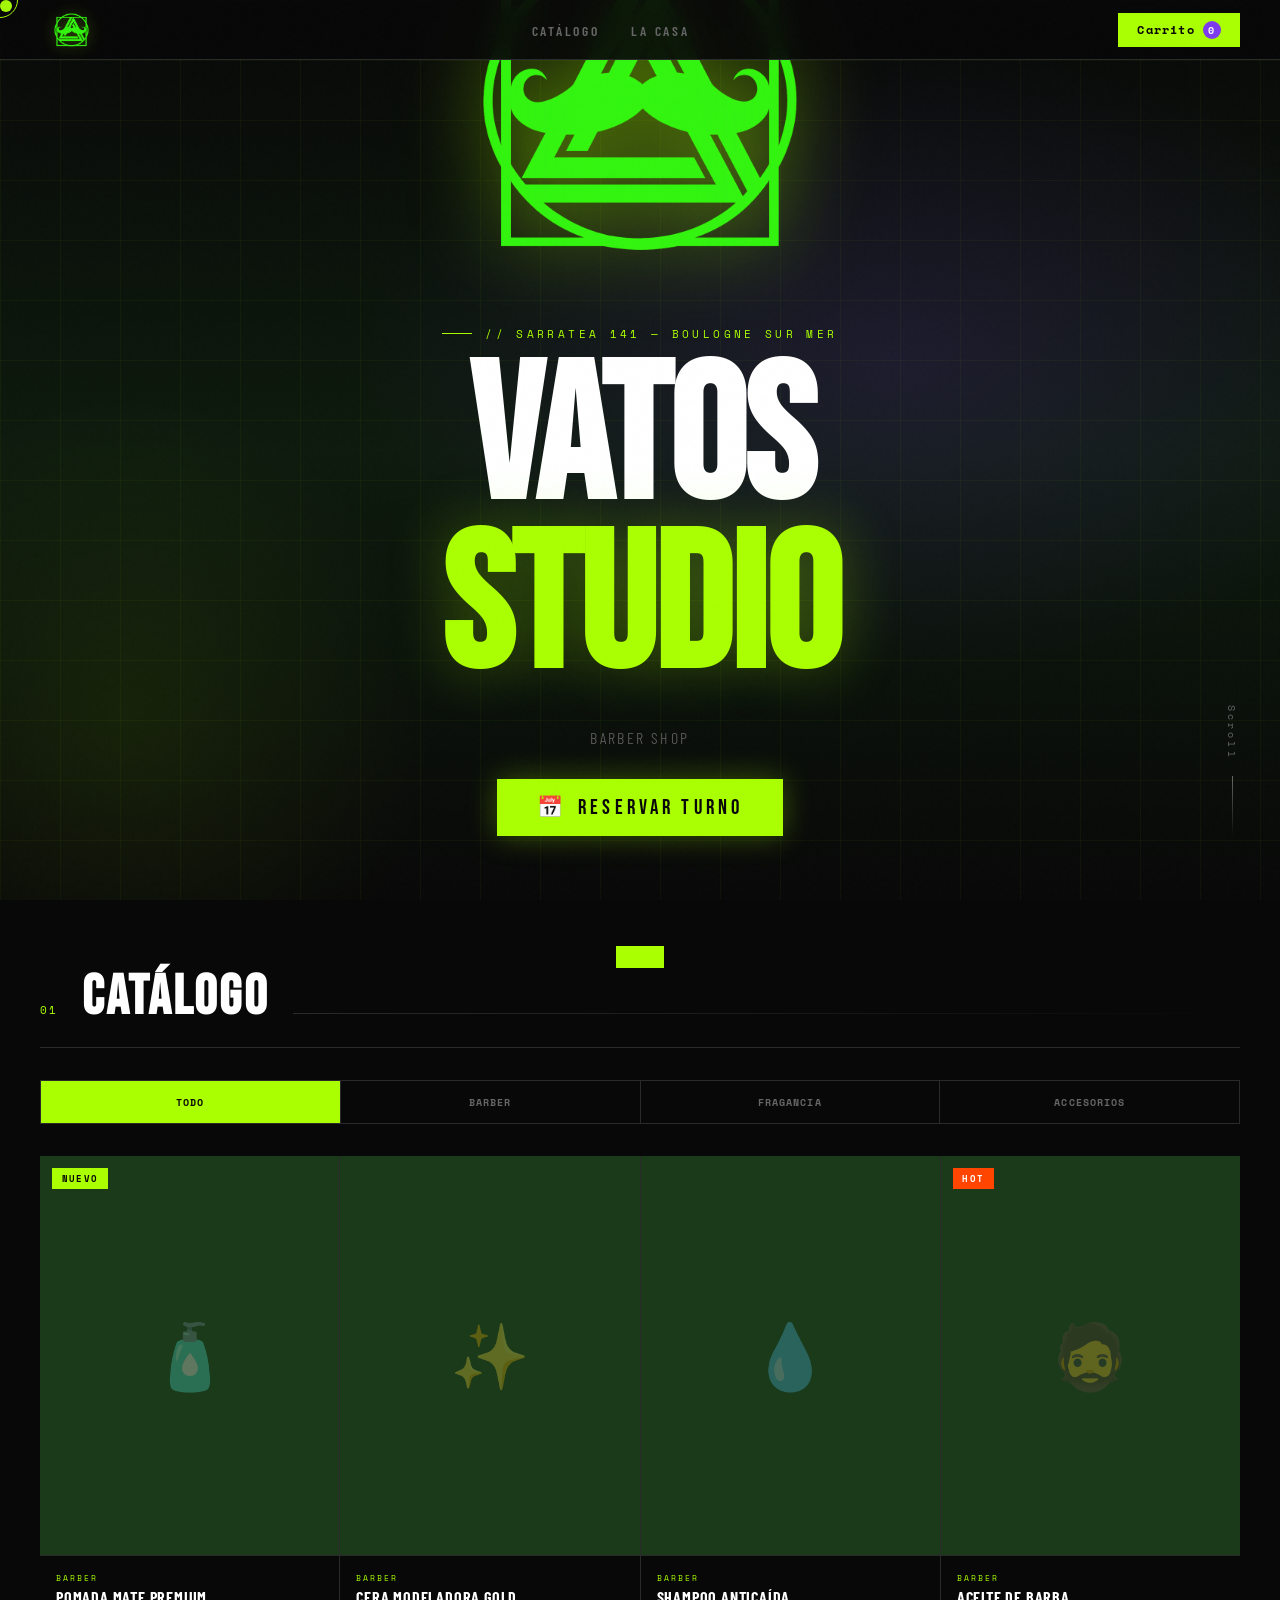
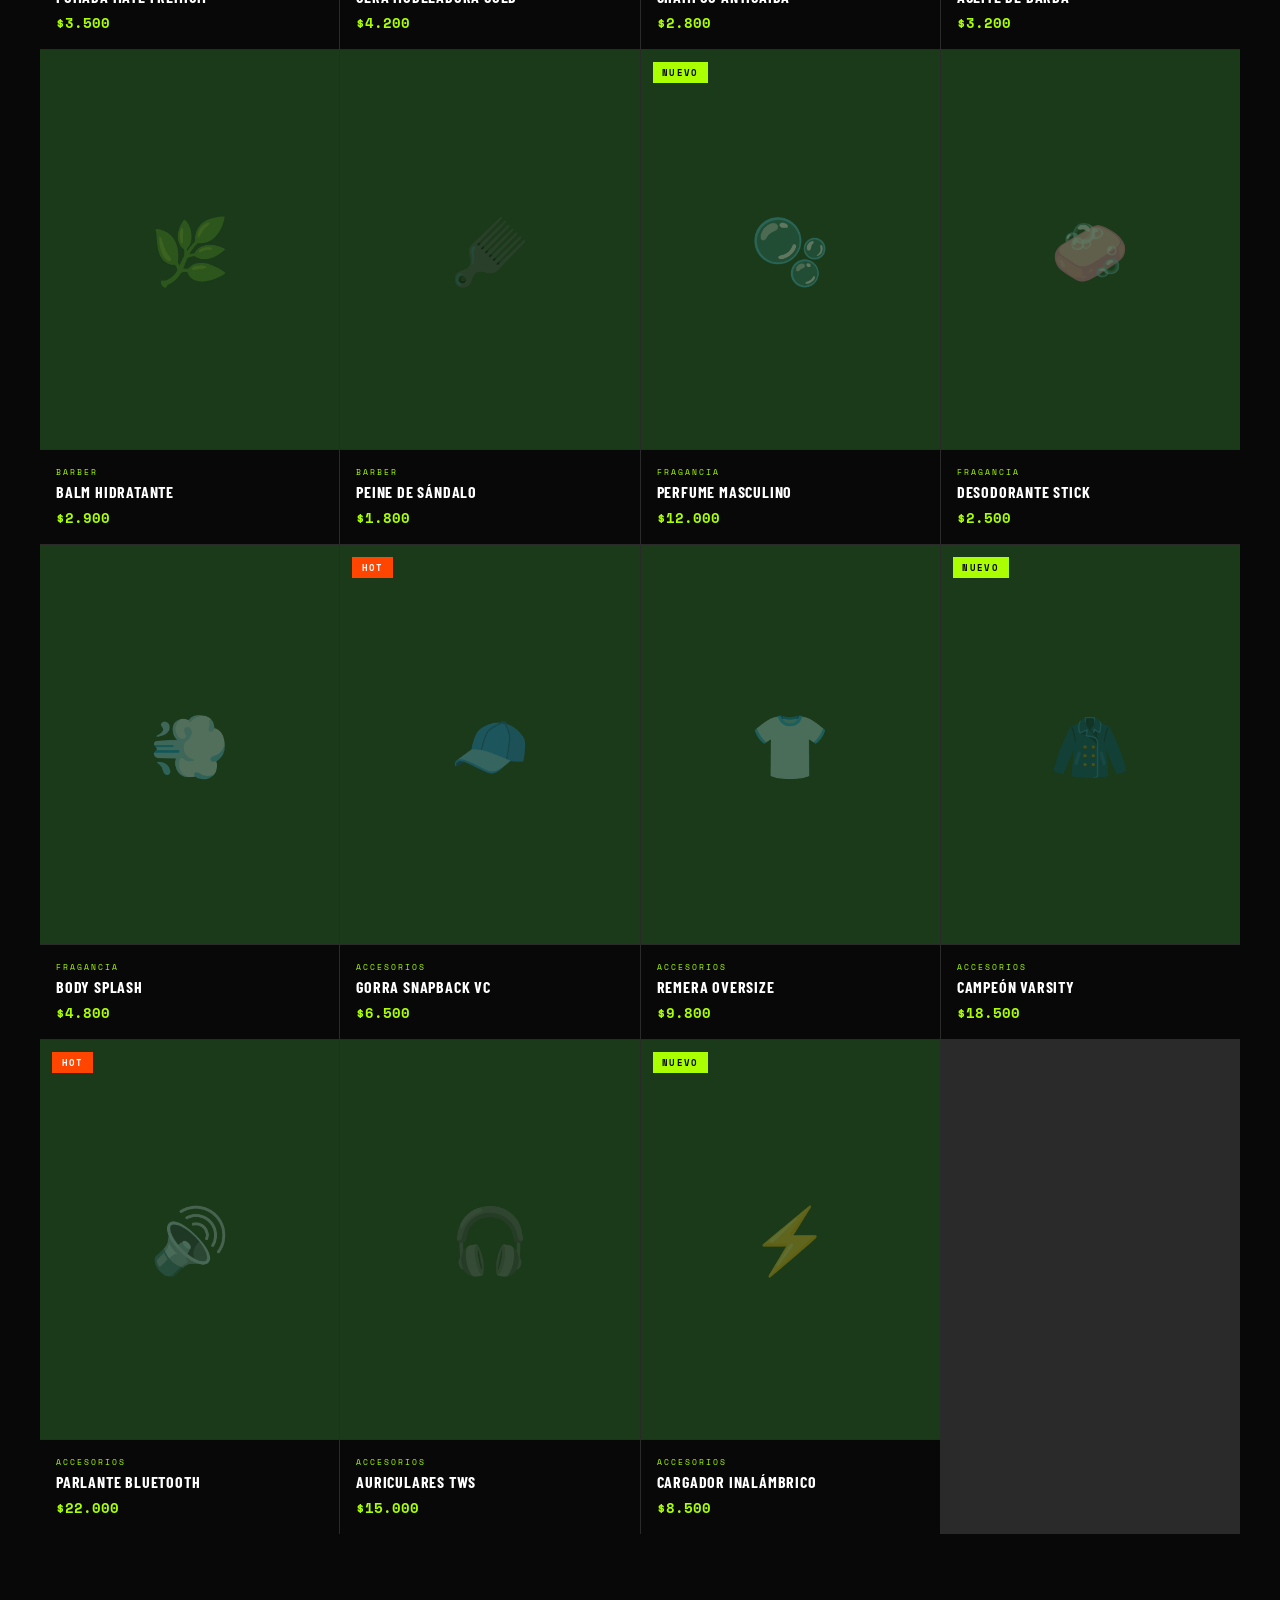
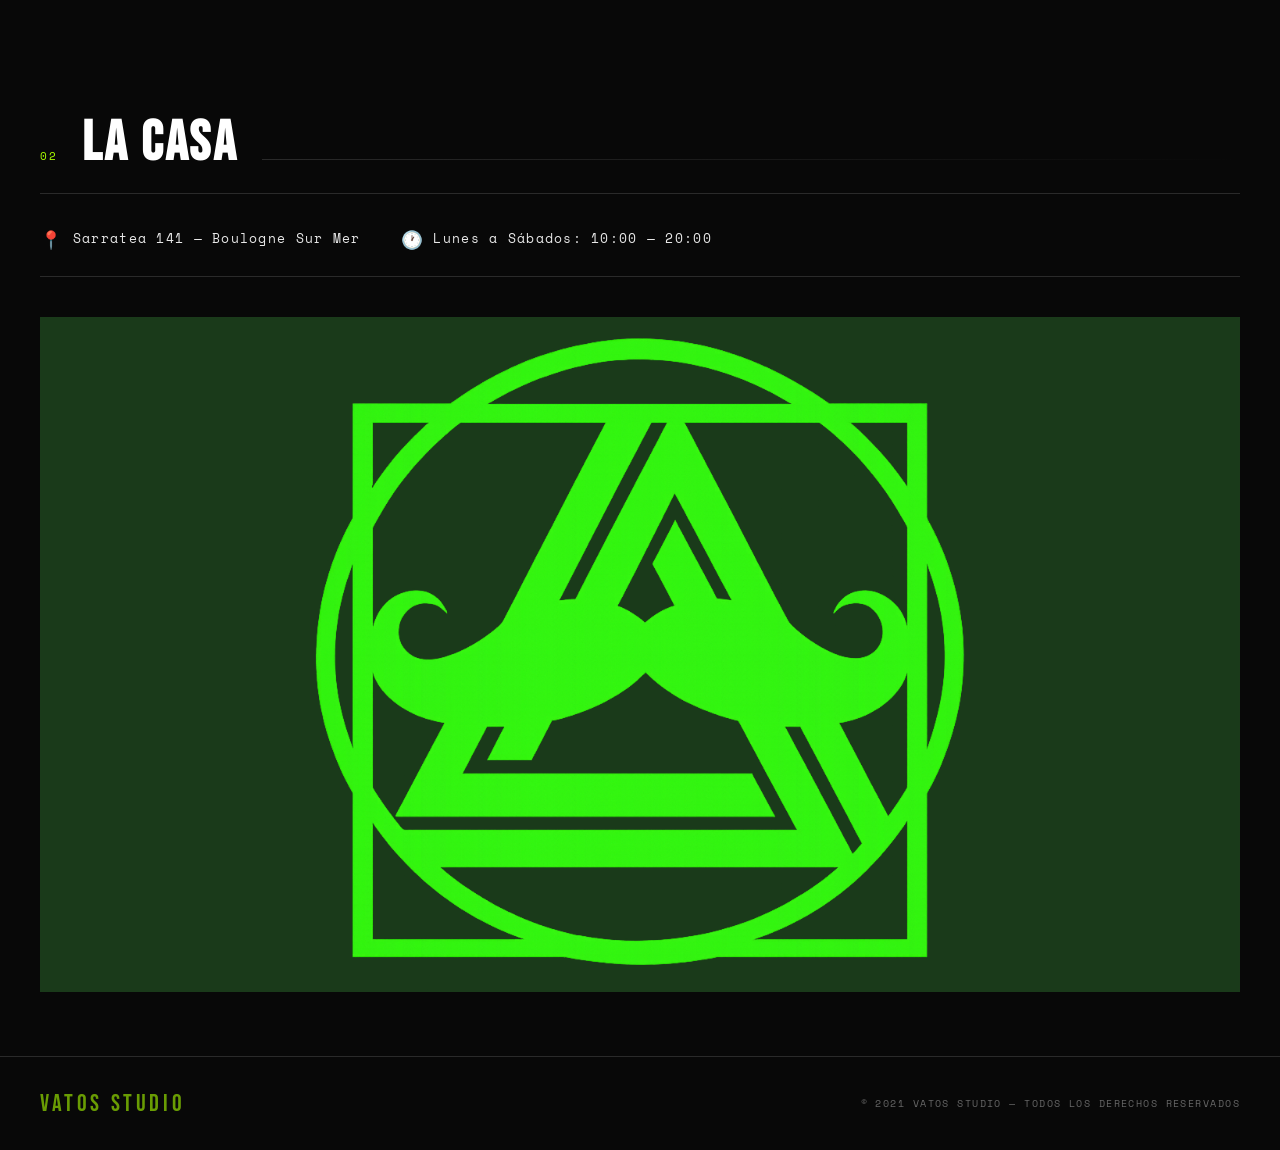
==== index.html @ d8e14a3d "rebrand a Vatos Studio, agrego reservar turno, info del local y horarios" ====
<!DOCTYPE html>
<html lang="es">
<head>
  <meta charset="UTF-8">
  <meta name="viewport" content="width=device-width, initial-scale=1.0">
  <title>VATOS STUDIO</title>
  <link rel="icon">
  <link href="https://fonts.googleapis.com/css2?family=Bebas+Neue&family=Barlow+Condensed:wght@300;400;600;700&family=Space+Mono:wght@400;700&display=swap" rel="stylesheet">
  <link rel="stylesheet" href="styles.css">
</head>
<body>

  <div class="cursor" id="cursor"></div>
  <div class="cursor-ring" id="cursorRing"></div>

  <!-- OVERLAY -->
  <div class="overlay" id="overlay" onclick="closeCart()"></div>

  <!-- CARRITO SIDEBAR -->
  <div class="cart-sidebar" id="cartSidebar">
    <div class="cart-header">
      <h2>Tu Pedido</h2>
      <button class="close-cart" onclick="closeCart()">✕</button>
    </div>
    <div class="cart-items" id="cartItems">
      <div class="cart-empty">
        CARRITO VACÍO<br><br>
        <span>// AGREGÁ PRODUCTOS</span>
      </div>
    </div>
    <div class="cart-footer">
      <div class="cart-total">
        <span class="cart-total-label">Total</span>
        <span class="cart-total-amount" id="cartTotal">$0</span>
      </div>
      <button class="wpp-btn" onclick="sendToWhatsApp()">
        <svg class="wpp-icon" viewBox="0 0 24 24" fill="currentColor">
          <path d="M17.472 14.382c-.297-.149-1.758-.867-2.03-.967-.273-.099-.471-.148-.67.15-.197.297-.767.966-.94 1.164-.173.199-.347.223-.644.075-.297-.15-1.255-.463-2.39-1.475-.883-.788-1.48-1.761-1.653-2.059-.173-.297-.018-.458.13-.606.134-.133.298-.347.446-.52.149-.174.198-.298.298-.497.099-.198.05-.371-.025-.52-.075-.149-.669-1.612-.916-2.207-.242-.579-.487-.5-.669-.51-.173-.008-.371-.01-.57-.01-.198 0-.52.074-.792.372-.272.297-1.04 1.016-1.04 2.479 0 1.462 1.065 2.875 1.213 3.074.149.198 2.096 3.2 5.077 4.487.709.306 1.262.489 1.694.625.712.227 1.36.195 1.871.118.571-.085 1.758-.719 2.006-1.413.248-.694.248-1.289.173-1.413-.074-.124-.272-.198-.57-.347m-5.421 7.403h-.004a9.87 9.87 0 01-5.031-1.378l-.361-.214-3.741.982.998-3.648-.235-.374a9.86 9.86 0 01-1.51-5.26c.001-5.45 4.436-9.884 9.888-9.884 2.64 0 5.122 1.03 6.988 2.898a9.825 9.825 0 012.893 6.994c-.003 5.45-4.437 9.884-9.885 9.884m8.413-18.297A11.815 11.815 0 0012.05 0C5.495 0 .16 5.335.157 11.892c0 2.096.547 4.142 1.588 5.945L.057 24l6.305-1.654a11.882 11.882 0 005.683 1.448h.005c6.554 0 11.89-5.335 11.893-11.893a11.821 11.821 0 00-3.48-8.413z"/>
        </svg>
        Pedir por WhatsApp
      </button>
    </div>
  </div>

  <!-- NAVBAR -->
  <nav>
  <a href="#hero" class="logo">
    <img src="img/brand/logo.png" alt="Vatos Studio" class="logo-img">
  </a>
  <ul class="nav-links">
    <li><a href="#categoria-bar">Catálogo</a></li>
    <li><a href="#local">La Casa</a></li>
  </ul>
  <button class="cart-btn" onclick="openCart()">
    <span>Carrito</span>
    <span class="cart-count" id="cartCount">0</span>
  </button>
</nav>

  <!-- HERO -->
  <section id="hero">
    <div class="hero-bg"></div>
    <div class="hero-grid"></div>
    <div class="hero-content">
      <img src="img/brand/logo.png" alt="Vatos Studio" class="hero-logo">
      <div class="hero-tag">// Sarratea 141 — Boulogne Sur Mer</div>
      <h1>
        VATOS<br>
        <span class="h1-accent">STUDIO</span>
      </h1>
      <p class="hero-sub">Barber Shop</p>
<button class="reservar-btn" onclick="openBarberModal()">
  <span>📅</span>
  Reservar turno
</button>
    </div>
    <div class="hero-scroll">Scroll</div>
  </section>

  <!-- CATEGORIAS -->
  <div class="category-bar" id="categoria-bar">
    <div class="section-header">
      <span class="section-num">01</span>
      <h2 class="section-title">Catálogo</h2>
      <div class="section-line"></div>
    </div>
    <div class="cat-tabs">
      <button class="cat-tab active" onclick="filterProducts('all', this)">Todo</button>
      <button class="cat-tab" onclick="filterProducts('barber', this)">Barber</button>
      <button class="cat-tab" onclick="filterProducts('fragancia', this)">Fragancia</button>
      <button class="cat-tab" onclick="filterProducts('accesorios', this)">Accesorios</button>
    </div>
  </div>

  <!-- CATALOGO -->
  <section id="catalogo">
    <div class="products-grid" id="productsGrid"></div>
  </section>

  <!-- LA CASA -->
  <section id="local">
  <div class="section-header">
    <span class="section-num">02</span>
    <h2 class="section-title">La Casa</h2>
    <div class="section-line"></div>
  </div>

  <div class="local-info">
    <div class="local-info-item">
      <span class="local-info-icon">📍</span>
      <span>Sarratea 141 — Boulogne Sur Mer</span>
    </div>
    <div class="local-info-item">
      <span class="local-info-icon">🕐</span>
      <span>Lunes a Sábados: 10:00 — 20:00</span>
    </div>
  </div>

  <div class="video-container">

    <div class="video-container">
  <video autoplay muted loop playsinline preload="auto" poster="img/brand/logo.png">
    <source src="img/local/local.mp4" type="video/mp4">
    Tu navegador no soporta video.
  </video>
  </div>

    <div class="gallery-grid">
  <div class="gallery-item gallery-tall">
    <img src="img/local/local-2.png" alt="Vatos Studio — local 2">
  </div>
  <div class="gallery-item">
    <span>🧴</span>
    <div class="gallery-label">// Foto 4</div>
  </div>
  <div class="gallery-item">
    <span>🎧</span>
    <div class="gallery-label">// Foto 5</div>
  </div>
  <div class="gallery-item gallery-main">
    <img src="img/local/local-1.png" alt="Vatos Studio — local 1">
  </div>
</div>
  </section>

  <!-- FOOTER -->
  <footer>
    <div class="footer-logo">Vatos Studio</div>
    <div class="footer-copy">© 2021 Vatos Studio — Todos los derechos reservados</div>
  </footer>

<!-- MODAL ELEGIR BARBERO -->
<div class="overlay" id="barberOverlay" onclick="closeBarberModal()"></div>
<div class="barber-modal" id="barberModal">
  <div class="barber-modal-header">
    <h2>Elegí tu barbero</h2>
    <button class="close-cart" onclick="closeBarberModal()">✕</button>
  </div>
  <div class="barber-modal-body">
    <p class="barber-modal-tag">// Coordiná tu turno por WhatsApp</p>
    <button class="barber-card" onclick="bookBarber('luca')">
      <div class="barber-icon">✂</div>
      <div class="barber-info">
        <div class="barber-name">Luca</div>
        <div class="barber-action">Coordinar turno →</div>
      </div>
    </button>
    <button class="barber-card" onclick="bookBarber('leandro')">
      <div class="barber-icon">✂</div>
      <div class="barber-info">
        <div class="barber-name">Leandro</div>
        <div class="barber-action">Coordinar turno →</div>
      </div>
    </button>
  </div>
</div>

  <!-- TOAST -->
  <div class="toast" id="toast"></div>

  <!-- BARRA NAVEGACIÓN MOBILE -->
  <nav class="bottom-nav">
    <a href="#categoria-bar" class="bottom-nav-item active" id="bn-catalogo">
      <svg viewBox="0 0 24 24" fill="none" stroke="currentColor" stroke-width="2">
        <rect x="3" y="3" width="7" height="7"/><rect x="14" y="3" width="7" height="7"/>
        <rect x="3" y="14" width="7" height="7"/><rect x="14" y="14" width="7" height="7"/>
      </svg>
      <span>Catálogo</span>
    </a>
    <a href="#local" class="bottom-nav-item" id="bn-lacasa">
      <svg viewBox="0 0 24 24" fill="none" stroke="currentColor" stroke-width="2">
        <path d="M3 9l9-7 9 7v11a2 2 0 01-2 2H5a2 2 0 01-2-2z"/>
        <polyline points="9 22 9 12 15 12 15 22"/>
      </svg>
      <span>La Casa</span>
    </a>
    <button class="bottom-nav-item" onclick="openBarberModal()" id="bn-turno">
  <svg viewBox="0 0 24 24" fill="none" stroke="currentColor" stroke-width="2">
    <rect x="3" y="4" width="18" height="18" rx="2" ry="2"/>
    <line x1="16" y1="2" x2="16" y2="6"/>
    <line x1="8" y1="2" x2="8" y2="6"/>
    <line x1="3" y1="10" x2="21" y2="10"/>
  </svg>
  <span>Turno</span>
</button>
    <button class="bottom-nav-item" onclick="openCart()" id="bn-carrito">
      <svg viewBox="0 0 24 24" fill="none" stroke="currentColor" stroke-width="2">
        <circle cx="9" cy="21" r="1"/><circle cx="20" cy="21" r="1"/>
        <path d="M1 1h4l2.68 13.39a2 2 0 002 1.61h9.72a2 2 0 001.95-1.57l1.65-8.42H6"/>
      </svg>
      <span>Carrito <span class="bn-count" id="bnCount">0</span></span>
    </button>
  </nav>

  <script src="main.js"></script>
</body>
</html>
---- styles.css ----
/* ============================================
   VATOS CUTS — styles.css
   ============================================
   Índice:
   1. Variables
   2. Reset & Base
   3. Cursor
   4. Navbar
   5. Hero
   6. Sección Headers
   7. Categorías
   8. Grilla de Productos
   9. Carrito Sidebar
   10. La Casa
   11. Footer
   12. Toast
   13. Animaciones
   14. Responsive Mobile
============================================ */
 
 
/* ── 1. VARIABLES ─────────────────────────── */
:root {
  --negro: #080808;
  --verde-fluor: #AAFF00;
  --verde-oscuro: #1A3A1A;
  --violeta: #7C3AED;
  --violeta-dark: #4C1D95;
  --gris: #1A1A1A;
  --gris-borde: #2A2A2A;
  --texto: #E8E8E8;
  --texto-muted: #666;
  --navbar-h: 60px;
}
 
 
/* ── 2. RESET & BASE ──────────────────────── */
* { margin: 0; padding: 0; box-sizing: border-box; }
 
html { scroll-behavior: smooth; }
 
body {
  background: var(--negro);
  color: var(--texto);
  font-family: 'Barlow Condensed', sans-serif;
  overflow-x: hidden;
  cursor: none;
}
 
body::before {
  content: '';
  position: fixed;
  inset: 0;
  background-image: url("data:image/svg+xml,%3Csvg viewBox='0 0 256 256' xmlns='http://www.w3.org/2000/svg'%3E%3Cfilter id='noise'%3E%3CfeTurbulence type='fractalNoise' baseFrequency='0.9' numOctaves='4' stitchTiles='stitch'/%3E%3C/filter%3E%3Crect width='100%25' height='100%25' filter='url(%23noise)' opacity='0.04'/%3E%3C/svg%3E");
  pointer-events: none;
  z-index: 1000;
  opacity: 0.4;
}
 
 
/* ── 3. CURSOR ────────────────────────────── */
.cursor {
  width: 12px; height: 12px;
  background: var(--verde-fluor);
  border-radius: 50%;
  position: fixed;
  top: 0; left: 0;
  pointer-events: none;
  z-index: 9999;
  transition: transform 0.1s ease;
  mix-blend-mode: difference;
}
 
.cursor-ring {
  width: 36px; height: 36px;
  border: 1px solid var(--verde-fluor);
  border-radius: 50%;
  position: fixed;
  top: 0; left: 0;
  pointer-events: none;
  z-index: 9998;
  transition: all 0.15s ease;
  mix-blend-mode: difference;
}
 
 
/* ── 4. NAVBAR ────────────────────────────── */
nav {
  position: fixed;
  top: 0; left: 0; right: 0;
  z-index: 500;
  height: var(--navbar-h);
  display: flex;
  justify-content: space-between;
  align-items: center;
  padding: 0 2.5rem;
  background: rgba(8,8,8,0.92);
  backdrop-filter: blur(12px);
  border-bottom: 1px solid var(--gris-borde);
}
 
.logo {
  display: flex;
  align-items: center;
  text-decoration: none;
  transition: filter 0.3s ease;
}
.logo:hover { filter: drop-shadow(0 0 12px rgba(170,255,0,0.6)); }

.logo-img {
  height: 42px;
  width: auto;
  display: block;
  filter: drop-shadow(0 0 8px rgba(170,255,0,0.3));
  transition: filter 0.3s ease;
}
 
.nav-links {
  display: flex;
  gap: 2rem;
  list-style: none;
}
 
.nav-links a {
  color: var(--texto-muted);
  text-decoration: none;
  font-size: 0.85rem;
  font-weight: 600;
  letter-spacing: 0.2em;
  text-transform: uppercase;
  transition: color 0.2s;
}
.nav-links a:hover { color: var(--verde-fluor); }
 
.cart-btn {
  background: var(--verde-fluor);
  color: var(--negro);
  border: none;
  padding: 0.5rem 1.2rem;
  font-family: 'Space Mono', monospace;
  font-size: 0.75rem;
  font-weight: 700;
  letter-spacing: 0.1em;
  cursor: none;
  display: flex;
  align-items: center;
  gap: 0.5rem;
  transition: all 0.2s;
}
.cart-btn:hover { background: #fff; transform: skewX(-4deg); }
 
.cart-count {
  background: var(--violeta);
  color: #fff;
  border-radius: 50%;
  width: 18px; height: 18px;
  display: flex;
  align-items: center;
  justify-content: center;
  font-size: 0.6rem;
  font-weight: 700;
}
 
 
/* ── 5. HERO ──────────────────────────────── */
#hero {
  height: 100vh;
  display: flex;
  align-items: flex-end;
  position: relative;
  overflow: hidden;
  padding: 0 2.5rem 4rem;
}
 
.hero-bg {
  position: absolute;
  inset: 0;
  background:
    radial-gradient(ellipse 60% 50% at 70% 40%, rgba(124,58,237,0.15) 0%, transparent 70%),
    radial-gradient(ellipse 40% 60% at 10% 80%, rgba(170,255,0,0.08) 0%, transparent 60%),
    linear-gradient(180deg, #080808 0%, #0D1A0D 50%, #080808 100%);
}
 
.hero-grid {
  position: absolute;
  inset: 0;
  background-image:
    linear-gradient(rgba(170,255,0,0.04) 1px, transparent 1px),
    linear-gradient(90deg, rgba(170,255,0,0.04) 1px, transparent 1px);
  background-size: 60px 60px;
}
 
.hero-content {
  position: relative;
  z-index: 2;
  max-width: 900px;
  margin: 0 auto;
  text-align: center;
  display: flex;
  flex-direction: column;
  align-items: center;
}
 
.hero-logo {
  width: clamp(340px, 46vw, 580px);
  height: auto;
  display: block;
  margin: 0 auto 2rem;
  filter: drop-shadow(0 0 40px rgba(170,255,0,0.5));
  animation: fadeUp 1s ease 0s both;
}

.hero-tag {
  font-family: 'Space Mono', monospace;
  font-size: 0.7rem;
  letter-spacing: 0.3em;
  color: var(--verde-fluor);
  text-transform: uppercase;
  margin-bottom: 1rem;
  display: flex;
  align-items: center;
  gap: 0.8rem;
  animation: fadeUp 1s ease 0s both;
}
.hero-tag::before {
  content: '';
  width: 30px; height: 1px;
  background: var(--verde-fluor);
}
 
h1 {
  font-family: 'Bebas Neue', sans-serif;
  font-size: clamp(5rem, 15vw, 13rem);
  line-height: 0.88;
  letter-spacing: -0.01em;
  color: #fff;
  margin-bottom: 0.5rem;
  animation: fadeUp 1s ease 0.2s both;
}
 
.h1-accent {
  color: var(--verde-fluor);
  display: block;
  text-shadow: 0 0 60px rgba(170,255,0,0.3);
}
 
.hero-sub {
  font-size: 1rem;
  font-weight: 300;
  letter-spacing: 0.15em;
  color: var(--texto-muted);
  text-transform: uppercase;
  margin-top: 1.5rem;
  animation: fadeUp 1s ease 0.4s both;
}
 
.hero-scroll {
  position: absolute;
  right: 2.5rem;
  bottom: 4rem;
  writing-mode: vertical-rl;
  font-family: 'Space Mono', monospace;
  font-size: 0.65rem;
  letter-spacing: 0.3em;
  color: var(--texto-muted);
  display: flex;
  align-items: center;
  gap: 1rem;
}
.hero-scroll::after {
  content: '';
  width: 1px;
  height: 60px;
  background: linear-gradient(to bottom, var(--texto-muted), transparent);
  animation: scrollLine 2s ease-in-out infinite;
}
 
 
/* ── 6. SECCIÓN HEADERS ───────────────────── */
.section-header {
  display: flex;
  align-items: baseline;
  gap: 1.5rem;
  margin-bottom: 2rem;
  padding-bottom: 1rem;
  border-bottom: 1px solid var(--gris-borde);
}
 
.section-title {
  font-family: 'Bebas Neue', sans-serif;
  font-size: 3.5rem;
  letter-spacing: 0.05em;
  color: #fff;
}
 
.section-num {
  font-family: 'Space Mono', monospace;
  font-size: 0.7rem;
  color: var(--verde-fluor);
  letter-spacing: 0.2em;
}
 
.section-line {
  flex: 1;
  height: 1px;
  background: linear-gradient(to right, var(--gris-borde), transparent);
}
 
 
/* ── 7. CATEGORÍAS ────────────────────────── */
.category-bar {
  padding: 4rem 2.5rem 0;
  scroll-margin-top: var(--navbar-h);
}
 
.cat-tabs {
  display: flex;
  gap: 0;
  border: 1px solid var(--gris-borde);
  width: 100%;
  margin-bottom: 2rem;
  overflow: hidden;
}
 
.cat-tab {
  flex: 1;
  padding: 0.8rem 0.5rem;
  font-family: 'Space Mono', monospace;
  font-size: 0.65rem;
  font-weight: 700;
  letter-spacing: 0.1em;
  text-transform: uppercase;
  background: transparent;
  color: var(--texto-muted);
  border: none;
  border-right: 1px solid var(--gris-borde);
  cursor: none;
  transition: all 0.2s;
  text-align: center;
}
.cat-tab:last-child { border-right: none; }
.cat-tab:hover { color: var(--verde-fluor); background: rgba(170,255,0,0.05); }
.cat-tab.active { background: var(--verde-fluor); color: var(--negro); }
 
 
/* ── 8. GRILLA DE PRODUCTOS ───────────────── */
#catalogo {
  padding: 0 2.5rem 6rem;
  scroll-margin-top: var(--navbar-h);
}
 
.products-grid {
  display: grid;
  grid-template-columns: repeat(auto-fill, minmax(280px, 1fr));
  gap: 1px;
  background: var(--gris-borde);
}
 
.product-card {
  background: var(--negro);
  position: relative;
  overflow: hidden;
  cursor: none;
  transition: all 0.3s ease;
}
.product-card:hover { background: #0D0D0D; z-index: 2; }
.product-card:hover .product-img-wrap { transform: scale(1.04); }
.product-card:hover .card-overlay { opacity: 1; }
 
.product-img-wrap {
  width: 100%;
  aspect-ratio: 3/4;
  overflow: hidden;
  transition: transform 0.5s ease;
  position: relative;
}
 
.product-img {
  width: 100%; height: 100%;
  object-fit: cover;
  display: block;
  filter: grayscale(20%) contrast(1.05);
  transition: filter 0.3s;
}
.product-card:hover .product-img { filter: grayscale(0%) contrast(1.1); }
 
.product-placeholder {
  width: 100%; height: 100%;
  display: flex;
  align-items: center;
  justify-content: center;
  font-size: 4rem;
  background: var(--verde-oscuro);
  color: rgba(170,255,0,0.3);
}
 
.card-overlay {
  position: absolute;
  inset: 0;
  background: linear-gradient(to top, rgba(8,8,8,0.95) 0%, rgba(8,8,8,0.3) 50%, transparent 100%);
  opacity: 0;
  transition: opacity 0.3s;
  display: flex;
  align-items: flex-end;
  padding: 1.5rem;
}
 
.add-btn {
  width: 100%;
  padding: 0.75rem;
  background: var(--verde-fluor);
  color: var(--negro);
  border: none;
  font-family: 'Space Mono', monospace;
  font-size: 0.7rem;
  font-weight: 700;
  letter-spacing: 0.15em;
  text-transform: uppercase;
  cursor: none;
  transition: all 0.2s;
  display: flex;
  align-items: center;
  justify-content: center;
  gap: 0.5rem;
}
.add-btn:hover { background: #fff; transform: skewX(-3deg); }
.add-btn.added { background: var(--violeta); color: #fff; }
 
.product-tag {
  position: absolute;
  top: 0.75rem; left: 0.75rem;
  background: var(--violeta);
  color: #fff;
  font-family: 'Space Mono', monospace;
  font-size: 0.55rem;
  font-weight: 700;
  letter-spacing: 0.15em;
  padding: 0.25rem 0.6rem;
  text-transform: uppercase;
}
.tag-new { background: var(--verde-fluor); color: var(--negro); }
.tag-hot { background: #FF4500; color: #fff; }
 
.product-info {
  padding: 1rem;
  border-top: 1px solid var(--gris-borde);
}
 
.product-cat {
  font-family: 'Space Mono', monospace;
  font-size: 0.5rem;
  letter-spacing: 0.25em;
  color: var(--verde-fluor);
  text-transform: uppercase;
  margin-bottom: 0.3rem;
}
 
.product-name {
  font-family: 'Barlow Condensed', sans-serif;
  font-size: 1rem;
  font-weight: 700;
  letter-spacing: 0.05em;
  color: #fff;
  text-transform: uppercase;
  margin-bottom: 0.4rem;
  line-height: 1.1;
}
 
.product-price {
  font-family: 'Space Mono', monospace;
  font-size: 0.9rem;
  color: var(--verde-fluor);
  font-weight: 700;
}
 
 
/* ── 9. CARRITO SIDEBAR ───────────────────── */
.overlay {
  position: fixed;
  inset: 0;
  background: rgba(0,0,0,0.7);
  z-index: 700;
  opacity: 0;
  pointer-events: none;
  transition: opacity 0.4s;
  backdrop-filter: blur(4px);
}
.overlay.active { opacity: 1; pointer-events: all; }
 
.cart-sidebar {
  position: fixed;
  top: 0; right: -420px;
  width: 420px;
  height: 100vh;
  height: 100dvh;
  background: #0A0A0A;
  border-left: 1px solid var(--gris-borde);
  z-index: 800;
  display: flex;
  flex-direction: column;
  transition: right 0.4s cubic-bezier(0.16, 1, 0.3, 1);
}
.cart-sidebar.open { right: 0; }
 
.cart-header {
  padding: 1.2rem 1.5rem;
  border-bottom: 1px solid var(--gris-borde);
  display: flex;
  justify-content: space-between;
  align-items: center;
}
.cart-header h2 {
  font-family: 'Bebas Neue', sans-serif;
  font-size: 1.8rem;
  letter-spacing: 0.1em;
  color: #fff;
}
 
.close-cart {
  background: none;
  border: 1px solid var(--gris-borde);
  color: var(--texto-muted);
  width: 40px; height: 40px;
  font-size: 1rem;
  cursor: none;
  display: flex;
  align-items: center;
  justify-content: center;
  transition: all 0.2s;
}
.close-cart:hover { border-color: var(--verde-fluor); color: var(--verde-fluor); }
 
.cart-items {
  flex: 1;
  overflow-y: auto;
  padding: 1rem;
  -webkit-overflow-scrolling: touch;
}
.cart-items::-webkit-scrollbar { width: 2px; }
.cart-items::-webkit-scrollbar-thumb { background: var(--verde-fluor); }
 
.cart-empty {
  text-align: center;
  padding: 3rem 1rem;
  color: var(--texto-muted);
  font-family: 'Space Mono', monospace;
  font-size: 0.75rem;
  letter-spacing: 0.1em;
}
 
.cart-item {
  display: flex;
  gap: 1rem;
  padding: 1rem 0;
  border-bottom: 1px solid var(--gris-borde);
  animation: slideIn 0.3s ease;
}
 
.cart-item-img {
  width: 60px; height: 60px;
  object-fit: cover;
  background: var(--verde-oscuro);
  display: flex;
  align-items: center;
  justify-content: center;
  font-size: 1.5rem;
  flex-shrink: 0;
}
 
.cart-item-info { flex: 1; }
 
.cart-item-name {
  font-size: 0.85rem;
  font-weight: 700;
  text-transform: uppercase;
  letter-spacing: 0.05em;
  color: #fff;
  margin-bottom: 0.25rem;
}
 
.cart-item-price {
  font-family: 'Space Mono', monospace;
  font-size: 0.75rem;
  color: var(--verde-fluor);
}
 
.cart-item-remove {
  background: none;
  border: none;
  color: var(--texto-muted);
  cursor: none;
  font-size: 1.2rem;
  padding: 0.5rem;
  transition: color 0.2s;
}
.cart-item-remove:hover { color: #FF4500; }
 
.cart-footer {
  padding: 1.2rem 1.5rem;
  border-top: 1px solid var(--gris-borde);
}
 
.cart-total {
  display: flex;
  justify-content: space-between;
  align-items: baseline;
  margin-bottom: 1rem;
}
 
.cart-total-label {
  font-family: 'Space Mono', monospace;
  font-size: 0.65rem;
  letter-spacing: 0.2em;
  color: var(--texto-muted);
  text-transform: uppercase;
}
 
.cart-total-amount {
  font-family: 'Bebas Neue', sans-serif;
  font-size: 2rem;
  color: var(--verde-fluor);
  letter-spacing: 0.05em;
}
 
.wpp-btn {
  width: 100%;
  padding: 1rem;
  background: linear-gradient(135deg, var(--verde-fluor), #7FCC00);
  color: var(--negro);
  border: none;
  font-family: 'Bebas Neue', sans-serif;
  font-size: 1.3rem;
  letter-spacing: 0.2em;
  cursor: none;
  display: flex;
  align-items: center;
  justify-content: center;
  gap: 0.75rem;
  transition: all 0.2s;
  text-transform: uppercase;
  -webkit-tap-highlight-color: transparent;
}
.wpp-btn:hover { transform: scaleX(1.02); box-shadow: 0 0 30px rgba(170,255,0,0.3); }
.wpp-icon { width: 22px; height: 22px; }
 
 
/* ── 10. LA CASA ──────────────────────────── */
#local {
  padding: 5rem 2.5rem 4rem;
  position: relative;
  scroll-margin-top: var(--navbar-h);
}
 
.video-container {
  position: relative;
  width: 100%;
  aspect-ratio: 16/9;
  overflow: hidden;
  background: var(--verde-oscuro);
}
 
.video-container video,
.video-container iframe {
  width: 100%;
  height: 100%;
  object-fit: cover;
  border: none;
}
 
.video-placeholder {
  width: 100%; height: 100%;
  display: flex;
  flex-direction: column;
  align-items: center;
  justify-content: center;
  gap: 1rem;
  color: rgba(170,255,0,0.4);
}
.video-placeholder span {
  font-family: 'Space Mono', monospace;
  font-size: 0.7rem;
  letter-spacing: 0.2em;
  color: var(--texto-muted);
  text-align: center;
  padding: 0 1rem;
}
 
.video-play-icon {
  width: 80px; height: 80px;
  border: 2px solid rgba(170,255,0,0.3);
  border-radius: 50%;
  display: flex;
  align-items: center;
  justify-content: center;
  font-size: 2rem;
}
 
.video-label {
  position: absolute;
  top: 1rem; left: 1rem;
  font-family: 'Space Mono', monospace;
  font-size: 0.6rem;
  letter-spacing: 0.3em;
  color: var(--verde-fluor);
  background: rgba(8,8,8,0.8);
  padding: 0.4rem 0.8rem;
  text-transform: uppercase;
}
 
.gallery-grid {
  display: grid;
  grid-template-columns: 1fr 1fr;
  grid-template-rows: 1fr 1fr auto;
  gap: 1px;
  background: var(--gris-borde);
  margin-top: 3rem;
}

.gallery-item {
  background: var(--verde-oscuro);
  aspect-ratio: 4/3;
  display: flex;
  align-items: center;
  justify-content: center;
  color: rgba(170,255,0,0.2);
  font-size: 2rem;
  overflow: hidden;
  position: relative;
}

.gallery-tall {
  grid-row: span 2;
  aspect-ratio: auto;
}

.gallery-main {
  grid-column: 1 / -1;
  aspect-ratio: auto;
}

.gallery-label {
  position: absolute;
  bottom: 0.75rem; left: 0.75rem;
  font-family: 'Space Mono', monospace;
  font-size: 0.55rem;
  letter-spacing: 0.2em;
  color: rgba(255,255,255,0.4);
  text-transform: uppercase;
}

.gallery-item img {
  width: 100%;
  height: 100%;
  object-fit: contain;
  display: block;
  background: var(--negro);
  filter: grayscale(20%) contrast(1.1);
  transition: filter 0.5s, transform 0.5s;
}

.gallery-item:hover img {
  filter: grayscale(0%) contrast(1.15);
  transform: scale(1.03);
}

@media (max-width: 768px) {
  .gallery-main {
    aspect-ratio: 16/10;
  }
}

.gallery-item:hover img { filter: grayscale(0%) contrast(1.15); transform: scale(1.03); }
 
 
/* ── 11. FOOTER ───────────────────────────── */
footer {
  padding: 2rem 2.5rem;
  border-top: 1px solid var(--gris-borde);
  display: flex;
  justify-content: space-between;
  align-items: center;
}
 
.footer-logo {
  font-family: 'Bebas Neue', sans-serif;
  font-size: 1.5rem;
  letter-spacing: 0.15em;
  color: var(--verde-fluor);
  opacity: 0.6;
}
 
.footer-copy {
  font-family: 'Space Mono', monospace;
  font-size: 0.6rem;
  letter-spacing: 0.15em;
  color: var(--texto-muted);
  text-transform: uppercase;
}
 
 
/* ── 12. TOAST ────────────────────────────── */
.toast {
  position: fixed;
  bottom: 2rem;
  left: 50%;
  transform: translateX(-50%) translateY(100px);
  background: var(--verde-fluor);
  color: var(--negro);
  padding: 0.7rem 1.5rem;
  font-family: 'Space Mono', monospace;
  font-size: 0.7rem;
  font-weight: 700;
  letter-spacing: 0.1em;
  z-index: 999;
  transition: transform 0.3s cubic-bezier(0.16, 1, 0.3, 1);
  white-space: nowrap;
  max-width: 90vw;
  text-align: center;
}
.toast.show { transform: translateX(-50%) translateY(0); }
 
 
/* ── 13. ANIMACIONES ──────────────────────── */
@keyframes fadeUp {
  from { opacity: 0; transform: translateY(40px); }
  to   { opacity: 1; transform: translateY(0); }
}
 
@keyframes scrollLine {
  0%, 100% { opacity: 1; transform: scaleY(1); }
  50%       { opacity: 0.3; transform: scaleY(0.5); }
}
 
@keyframes slideIn {
  from { opacity: 0; transform: translateX(20px); }
  to   { opacity: 1; transform: translateX(0); }
}
 
 
/* ── 14. RESPONSIVE MOBILE ────────────────── */
 
/* Tablet */
@media (max-width: 900px) {
  .products-grid { grid-template-columns: repeat(3, 1fr); }
}
 
/* Mobile */
@media (max-width: 768px) {
 
  body { cursor: auto; }
  .cursor, .cursor-ring { display: none; }
 
  /* Navbar */
  nav { padding: 0 1rem; }
  .logo { font-size: 1.5rem; }
  .nav-links { display: none; }
  .cart-btn { padding: 0.5rem 0.9rem; font-size: 0.7rem; }
 
  /* Hero */
  #hero { height: 100svh; padding: 0 1.2rem 3rem; }
  h1 { font-size: clamp(4rem, 20vw, 7rem); }
  .hero-scroll { display: none; }
  .hero-tag { font-size: 0.6rem; }
 
  /* Categorías */
  .category-bar { padding: 3rem 1rem 0; }
  .cat-tab {
    font-size: 0.55rem;
    padding: 0.75rem 0.3rem;
    letter-spacing: 0.05em;
  }
 
  /* Productos */
  #catalogo { padding: 0 1rem 4rem; }
  .products-grid { grid-template-columns: repeat(2, 1fr); }
 
  /* Botón agregar siempre visible en mobile */
  .card-overlay {
    opacity: 1;
    background: linear-gradient(to top, rgba(8,8,8,0.9) 0%, transparent 60%);
  }
  .add-btn { font-size: 0.6rem; padding: 0.6rem; letter-spacing: 0.08em; }
 
  /* Carrito full width */
  .cart-sidebar { width: 100%; right: -100%; }
 
  /* Footer */
  footer {
    flex-direction: column;
    gap: 0.75rem;
    text-align: center;
    padding: 1.5rem 1rem;
  }
}
 
/* Mobile chico */
@media (max-width: 380px) {
  .products-grid { grid-template-columns: 1fr 1fr; }
  .cat-tab { font-size: 0.5rem; padding: 0.65rem 0.2rem; }
  h1 { font-size: clamp(3.5rem, 22vw, 5rem); }
}
 
/* Mejor experiencia táctil */
@media (max-width: 768px) {
  button, a {
    -webkit-tap-highlight-color: transparent;
    touch-action: manipulation;
  }
}

/* ── 15. BOTTOM NAV (MOBILE) ──────────────── */
.bottom-nav {
  display: none;          /* oculto por defecto en desktop */
  position: fixed;
  bottom: 0; left: 0; right: 0;
  z-index: 600;
  background: rgba(8,8,8,0.95);
  backdrop-filter: blur(12px);
  border-top: 1px solid var(--gris-borde);
  padding: 0.6rem 0;
  justify-content: space-around;
  align-items: center;
}

.bottom-nav-item {
  background: none;
  border: none;
  color: var(--texto-muted);
  text-decoration: none;
  display: flex;
  flex-direction: column;
  align-items: center;
  gap: 0.3rem;
  padding: 0.3rem 0.8rem;
  font-family: 'Space Mono', monospace;
  font-size: 0.55rem;
  letter-spacing: 0.15em;
  text-transform: uppercase;
  cursor: none;
  transition: color 0.2s;
  position: relative;
}

.bottom-nav-item svg {
  width: 22px;
  height: 22px;
}

.bottom-nav-item:hover,
.bottom-nav-item.active {
  color: var(--verde-fluor);
}

.bn-count {
  position: absolute;
  top: -2px;
  right: 8px;
  background: var(--violeta);
  color: #fff;
  border-radius: 50%;
  width: 16px; height: 16px;
  display: flex;
  align-items: center;
  justify-content: center;
  font-size: 0.55rem;
  font-weight: 700;
}

/* En MOBILE → mostrar bottom-nav y ajustar */
@media (max-width: 768px) {
  .bottom-nav { display: flex; }
  body { padding-bottom: 70px; }   /* espacio para que no tape contenido */
}

/* ── 16. CONTROLES DE CANTIDAD ────────────── */

/* Botones +/- (compartidos entre carrito y cards) */
.qty-btn {
  width: 28px;
  height: 28px;
  background: transparent;
  border: 1px solid var(--gris-borde);
  color: var(--verde-fluor);
  font-family: 'Space Mono', monospace;
  font-size: 1rem;
  font-weight: 700;
  cursor: none;
  display: flex;
  align-items: center;
  justify-content: center;
  transition: all 0.2s;
  line-height: 1;
}
.qty-btn:hover {
  background: var(--verde-fluor);
  color: var(--negro);
  border-color: var(--verde-fluor);
}

.qty-num {
  font-family: 'Space Mono', monospace;
  font-size: 0.85rem;
  font-weight: 700;
  color: #fff;
  min-width: 20px;
  text-align: center;
}

/* Controles dentro del carrito sidebar */
.qty-controls {
  display: flex;
  align-items: center;
  gap: 0.5rem;
  margin-top: 0.5rem;
}

/* Controles dentro de la card del producto */
.card-qty-controls {
  width: 100%;
  display: flex;
  align-items: center;
  justify-content: center;
  gap: 0.75rem;
  background: var(--verde-fluor);
  padding: 0.5rem;
}

.card-qty-controls .qty-btn {
  background: var(--negro);
  color: var(--verde-fluor);
  border-color: var(--negro);
}
.card-qty-controls .qty-btn:hover {
  background: #fff;
  color: var(--negro);
  border-color: #fff;
}

.card-qty-controls .qty-num {
  color: var(--negro);
  font-size: 1rem;
}

/* ── 17. RESERVAR TURNO ─────────────────────── */

/* Botón del hero */
.reservar-btn {
  margin-top: 2rem;
  padding: 1rem 2.5rem;
  background: var(--verde-fluor);
  color: var(--negro);
  border: none;
  font-family: 'Bebas Neue', sans-serif;
  font-size: 1.3rem;
  letter-spacing: 0.2em;
  text-transform: uppercase;
  cursor: none;
  display: inline-flex;
  align-items: center;
  gap: 0.7rem;
  transition: all 0.3s ease;
  box-shadow: 0 0 30px rgba(170,255,0,0.3);
  animation: fadeUp 1s ease 0.6s both;
}
.reservar-btn:hover {
  background: #fff;
  transform: skewX(-3deg) scale(1.03);
  box-shadow: 0 0 50px rgba(170,255,0,0.5);
}

/* Modal de barbero */
.barber-modal {
  position: fixed;
  top: 50%; left: 50%;
  transform: translate(-50%, -50%) scale(0.9);
  width: 90%;
  max-width: 420px;
  background: #0A0A0A;
  border: 1px solid var(--gris-borde);
  z-index: 800;
  opacity: 0;
  pointer-events: none;
  transition: all 0.4s cubic-bezier(0.16, 1, 0.3, 1);
}
.barber-modal.open {
  opacity: 1;
  pointer-events: all;
  transform: translate(-50%, -50%) scale(1);
}

.barber-modal-header {
  padding: 1.5rem;
  border-bottom: 1px solid var(--gris-borde);
  display: flex;
  justify-content: space-between;
  align-items: center;
}
.barber-modal-header h2 {
  font-family: 'Bebas Neue', sans-serif;
  font-size: 1.8rem;
  letter-spacing: 0.1em;
  color: #fff;
}

.barber-modal-body {
  padding: 1.5rem;
  display: flex;
  flex-direction: column;
  gap: 1rem;
}

.barber-modal-tag {
  font-family: 'Space Mono', monospace;
  font-size: 0.65rem;
  letter-spacing: 0.2em;
  color: var(--verde-fluor);
  text-transform: uppercase;
  margin-bottom: 0.5rem;
}

.barber-card {
  display: flex;
  align-items: center;
  gap: 1rem;
  padding: 1.2rem;
  background: var(--gris);
  border: 1px solid var(--gris-borde);
  cursor: none;
  transition: all 0.2s;
  text-align: left;
}
.barber-card:hover {
  background: rgba(170,255,0,0.05);
  border-color: var(--verde-fluor);
  transform: translateX(4px);
}

.barber-icon {
  width: 50px;
  height: 50px;
  background: var(--verde-oscuro);
  color: var(--verde-fluor);
  display: flex;
  align-items: center;
  justify-content: center;
  font-size: 1.5rem;
  flex-shrink: 0;
}

.barber-info { flex: 1; }

.barber-name {
  font-family: 'Bebas Neue', sans-serif;
  font-size: 1.4rem;
  letter-spacing: 0.08em;
  color: #fff;
  margin-bottom: 0.2rem;
}

.barber-action {
  font-family: 'Space Mono', monospace;
  font-size: 0.7rem;
  letter-spacing: 0.15em;
  color: var(--verde-fluor);
  text-transform: uppercase;
}

/* ── 18. INFO DEL LOCAL ─────────────────────── */
.local-info {
  display: flex;
  flex-wrap: wrap;
  gap: 1.5rem 2.5rem;
  margin-bottom: 2.5rem;
  padding-bottom: 1.5rem;
  border-bottom: 1px solid var(--gris-borde);
  width: 100%;
}

.local-info-item {
  display: flex;
  align-items: center;
  gap: 0.6rem;
  font-family: 'Space Mono', monospace;
  font-size: 0.8rem;
  letter-spacing: 0.1em;
  color: var(--texto);
}

.local-info-icon {
  font-size: 1.1rem;
}

@media (max-width: 768px) {
  .local-info {
    flex-direction: column;
    gap: 0.8rem;
  }
}
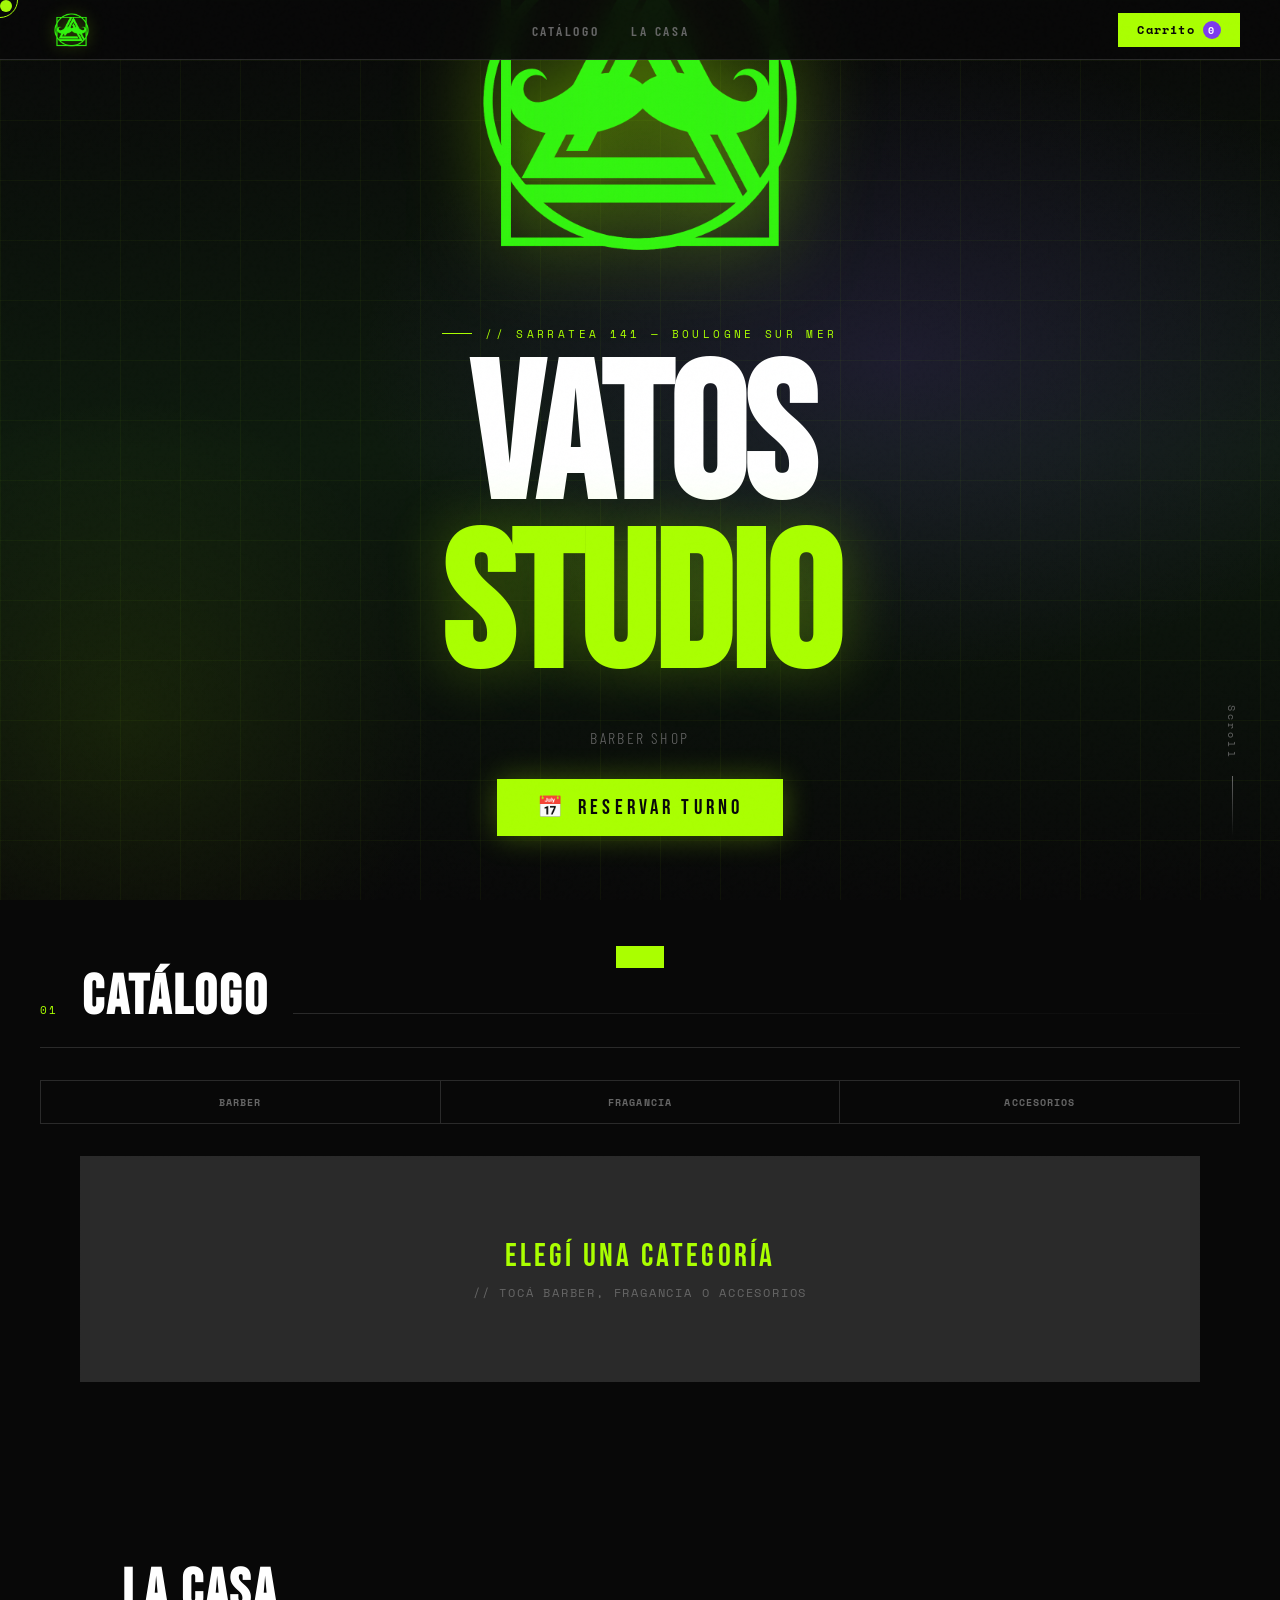
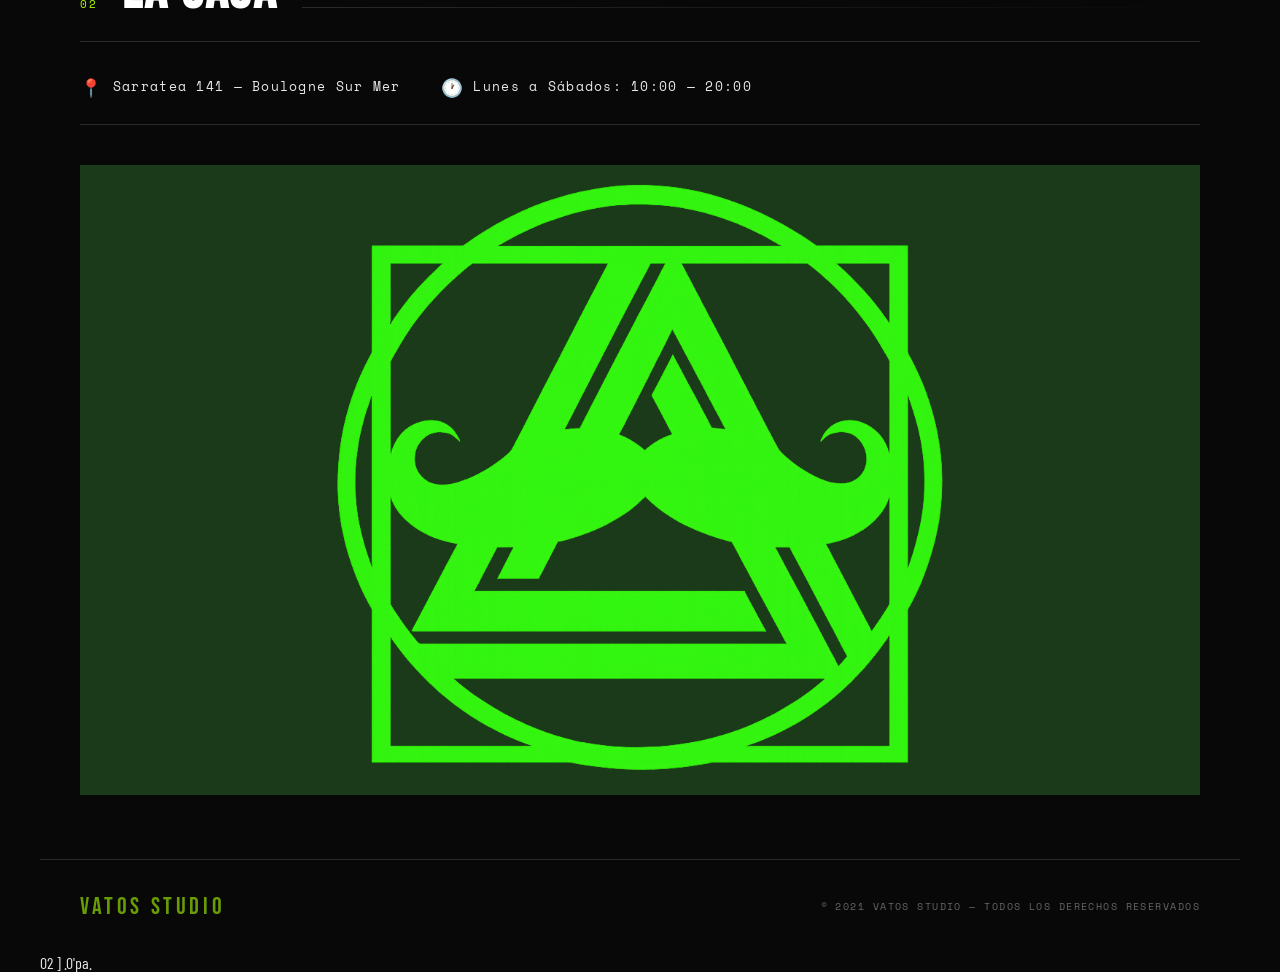
==== commit dceb6685: "sir fausto catalogo" ====
--- a/index.html
+++ b/index.html
@@ -4,7 +4,7 @@
   <meta charset="UTF-8">
   <meta name="viewport" content="width=device-width, initial-scale=1.0">
   <title>VATOS STUDIO</title>
-  <link rel="icon">
+  <link rel="icon" type="image/png" href="img/brand/image-logo.png">
   <link href="https://fonts.googleapis.com/css2?family=Bebas+Neue&family=Barlow+Condensed:wght@300;400;600;700&family=Space+Mono:wght@400;700&display=swap" rel="stylesheet">
   <link rel="stylesheet" href="styles.css">
 </head>
@@ -85,12 +85,20 @@
       <div class="section-line"></div>
     </div>
     <div class="cat-tabs">
-      <button class="cat-tab active" onclick="filterProducts('all', this)">Todo</button>
-      <button class="cat-tab" onclick="filterProducts('barber', this)">Barber</button>
-      <button class="cat-tab" onclick="filterProducts('fragancia', this)">Fragancia</button>
-      <button class="cat-tab" onclick="filterProducts('accesorios', this)">Accesorios</button>
-    </div>
-  </div>
+  <button class="cat-tab" onclick="filterProducts('barber', this)">Barber</button>
+  <button class="cat-tab" onclick="filterProducts('fragancia', this)">Fragancia</button>
+  <button class="cat-tab" onclick="filterProducts('accesorios', this)">Accesorios</button>
+</div>
+
+<!-- Sub-tabs de Barber (ocultos por defecto) -->
+<div class="sub-tabs" id="subTabsBarber">
+  <button class="sub-tab" onclick="filterBrand('sirfausto', this)">Sir Fausto</button>
+  <button class="sub-tab" onclick="filterBrand('marca2', this)">Marca 2</button>
+  <button class="sub-tab" onclick="filterBrand('otros', this)">Otros</button>
+</div>
+
+<!-- Banner de marca (oculto hasta seleccionar) -->
+<div class="brand-banner" id="brandBanner"></div>
 
   <!-- CATALOGO -->
   <section id="catalogo">
@@ -215,3 +223,6 @@
   <script src="main.js"></script>
 </body>
 </html>
+02
+]
+.0'pa.
--- a/styles.css
+++ b/styles.css
@@ -1195,4 +1195,101 @@
     flex-direction: column;
     gap: 0.8rem;
   }
+}
+
+/* ── 19. CATÁLOGO MARCAS ─────────────────────── */
+
+/* Sub-tabs (Sir Fausto, Marca 2, Otros) */
+.sub-tabs {
+  display: none;
+  gap: 0;
+  border: 1px solid var(--gris-borde);
+  width: fit-content;
+  margin-top: 1rem;
+}
+.sub-tabs.active {
+  display: flex;
+}
+
+.sub-tab {
+  padding: 0.6rem 1.4rem;
+  font-family: 'Space Mono', monospace;
+  font-size: 0.65rem;
+  font-weight: 700;
+  letter-spacing: 0.15em;
+  text-transform: uppercase;
+  background: transparent;
+  color: var(--texto-muted);
+  border: none;
+  border-right: 1px solid var(--gris-borde);
+  cursor: none;
+  transition: all 0.2s;
+}
+.sub-tab:last-child { border-right: none; }
+.sub-tab:hover { color: var(--violeta); background: rgba(124,58,237,0.05); }
+.sub-tab.active { background: var(--violeta); color: #fff; }
+
+/* Banner de marca */
+.brand-banner {
+  display: none;
+  margin-top: 2rem;
+  width: 100%;
+  aspect-ratio: 21/6;
+  background: var(--gris);
+  border: 1px solid var(--gris-borde);
+  align-items: center;
+  justify-content: center;
+  position: relative;
+  overflow: hidden;
+}
+.brand-banner.active {
+  display: flex;
+}
+
+.brand-banner img {
+  width: 100%;
+  height: 100%;
+  object-fit: cover;
+  display: block;
+}
+
+.brand-banner-placeholder {
+  font-family: 'Bebas Neue', sans-serif;
+  font-size: 3rem;
+  letter-spacing: 0.15em;
+  color: var(--verde-fluor);
+  text-shadow: 0 0 30px rgba(170,255,0,0.4);
+}
+
+/* Estado vacío del catálogo */
+.empty-state {
+  grid-column: 1 / -1;
+  padding: 5rem 2rem;
+  text-align: center;
+  border: 1px dashed var(--gris-borde);
+}
+
+.empty-state-title {
+  font-family: 'Bebas Neue', sans-serif;
+  font-size: 2rem;
+  letter-spacing: 0.1em;
+  color: var(--verde-fluor);
+  margin-bottom: 0.5rem;
+}
+
+.empty-state-text {
+  font-family: 'Space Mono', monospace;
+  font-size: 0.75rem;
+  letter-spacing: 0.15em;
+  color: var(--texto-muted);
+  text-transform: uppercase;
+}
+
+@media (max-width: 768px) {
+  .sub-tabs {
+    flex-wrap: wrap;
+  }
+  .brand-banner {
+    aspect-ratio: 16/9;
+  }
 }
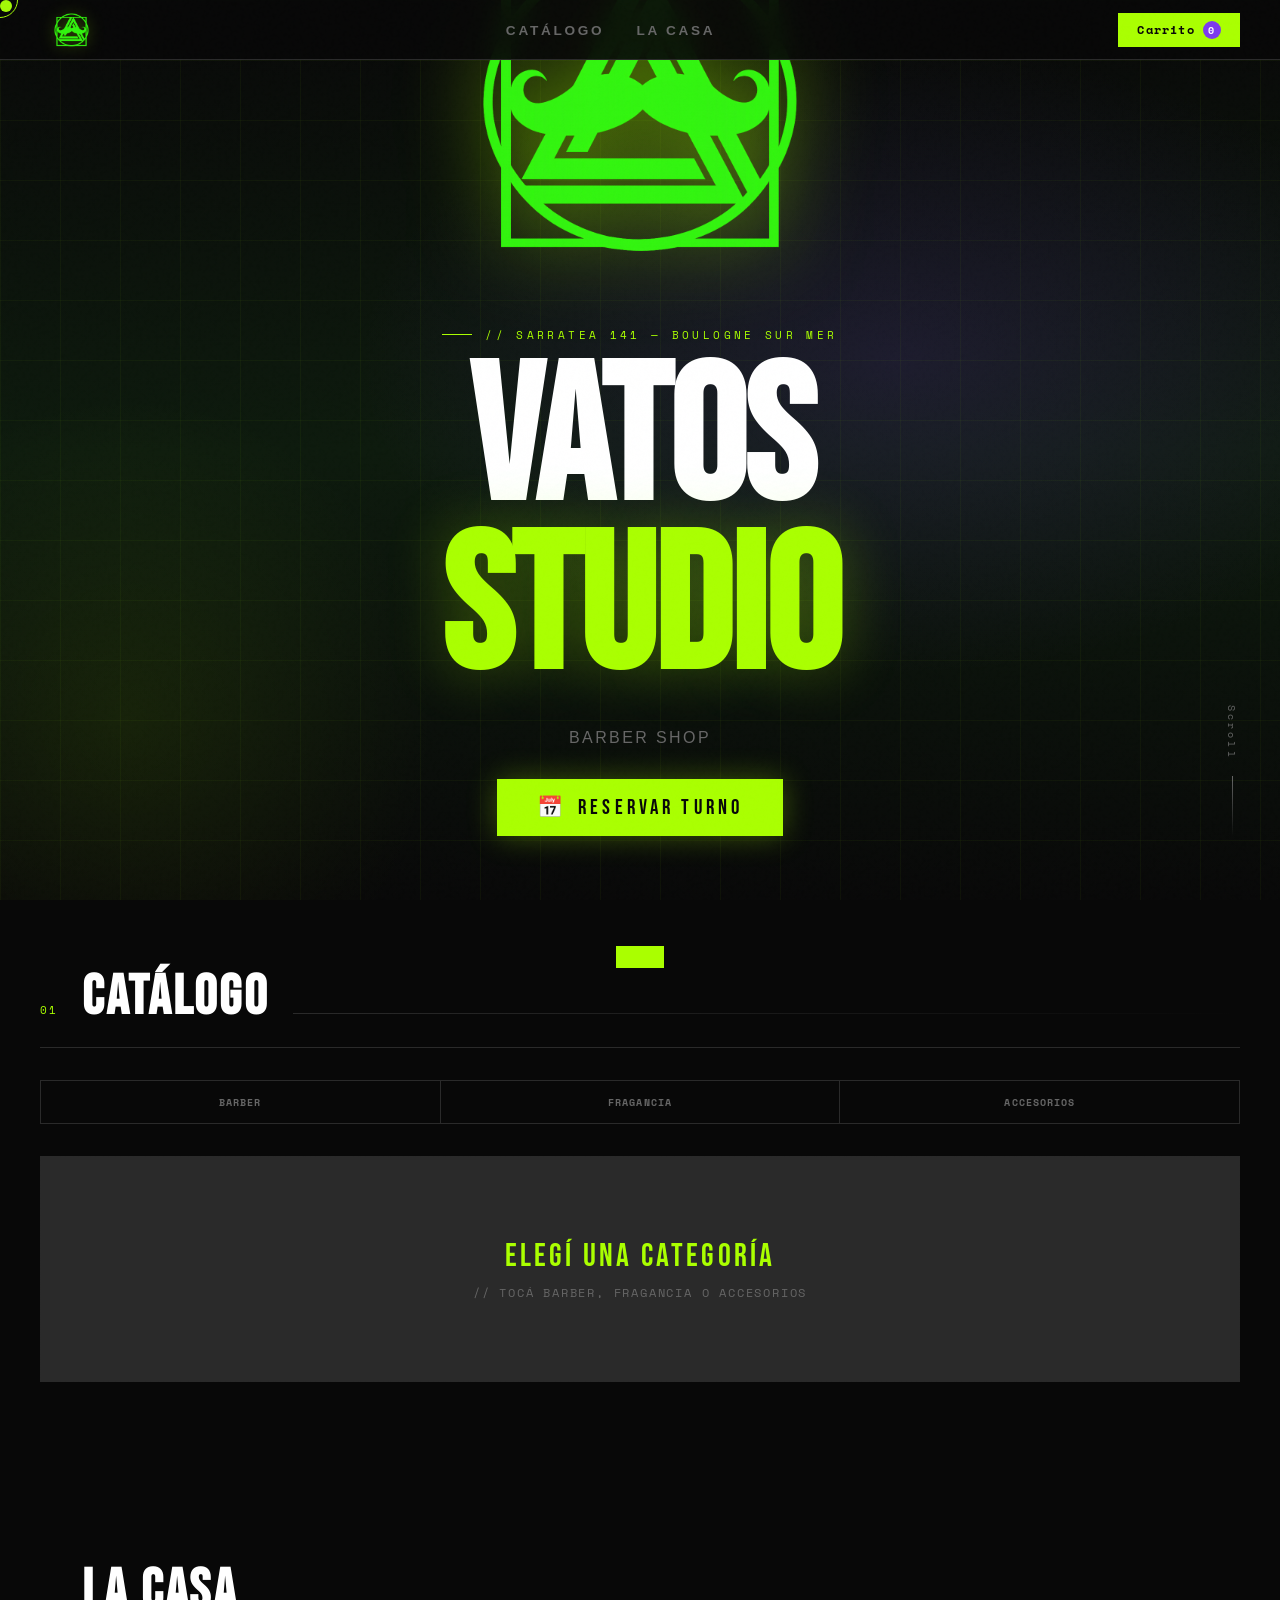
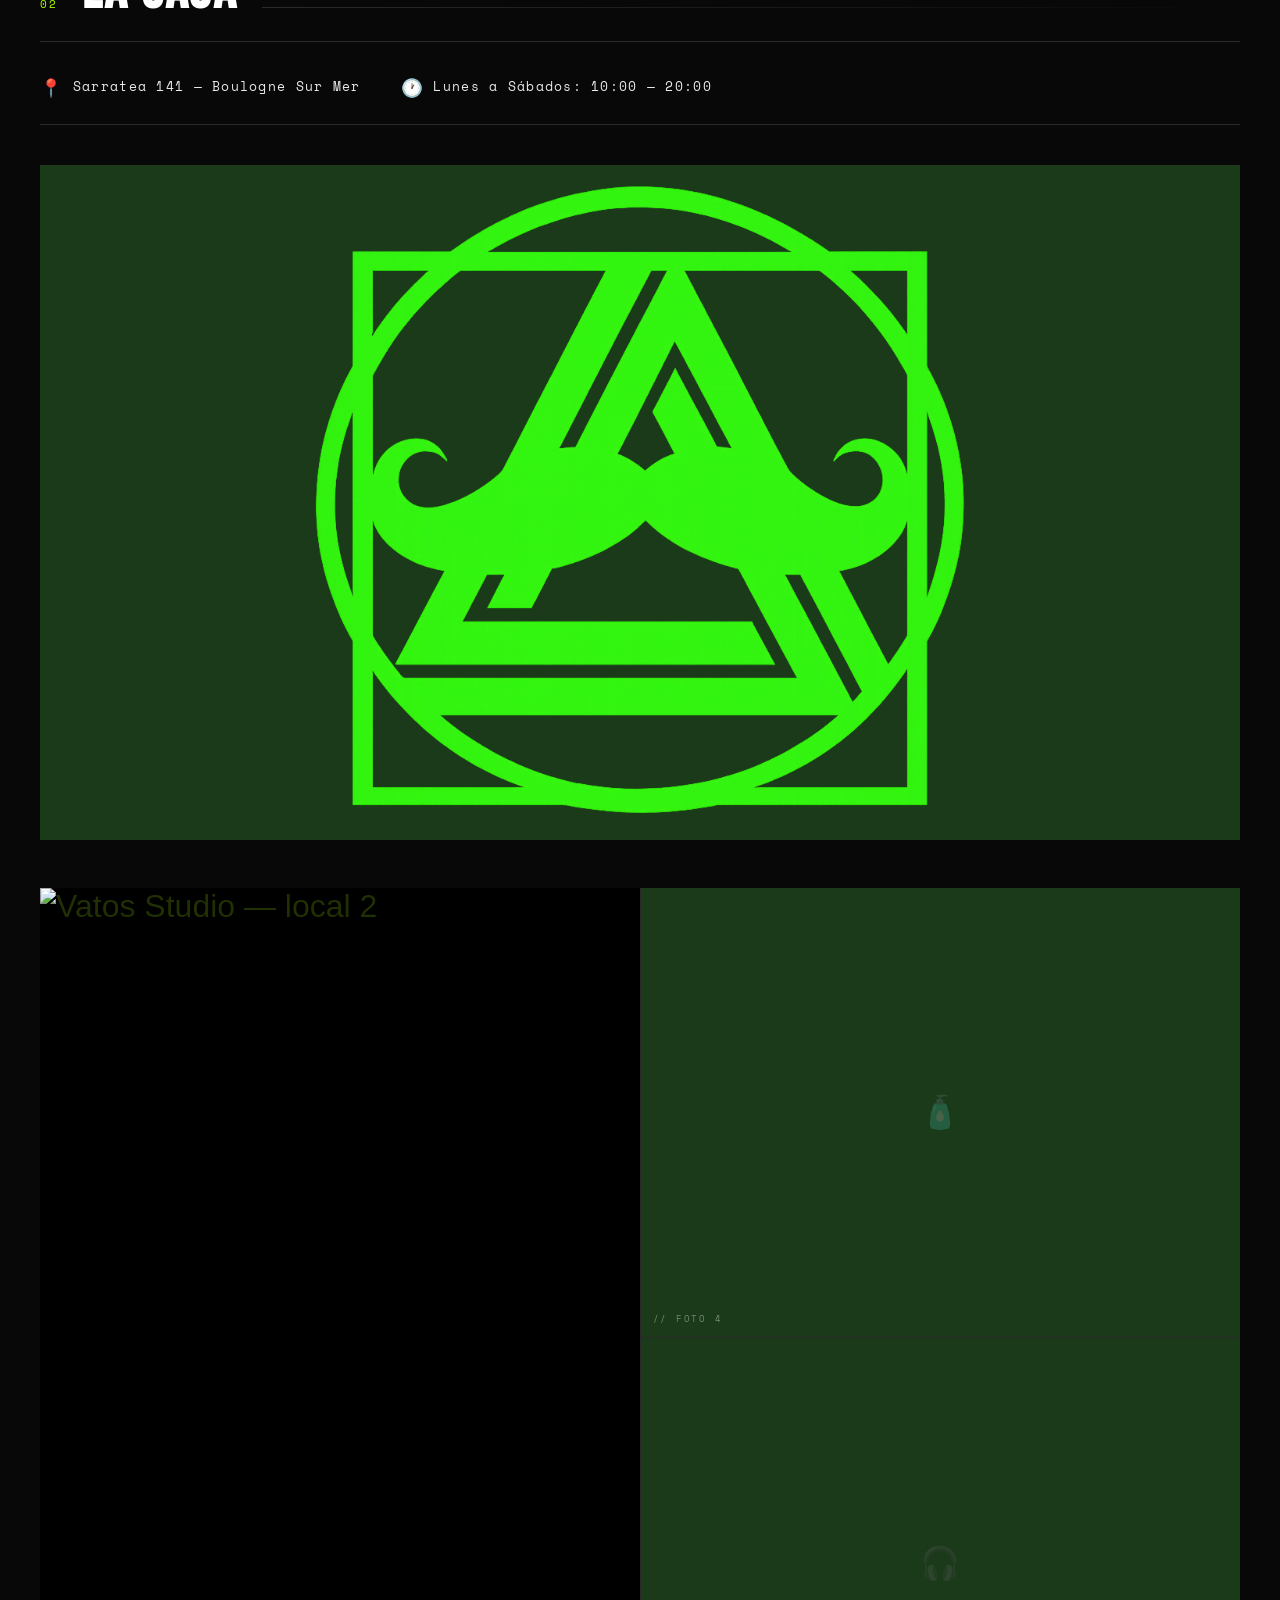
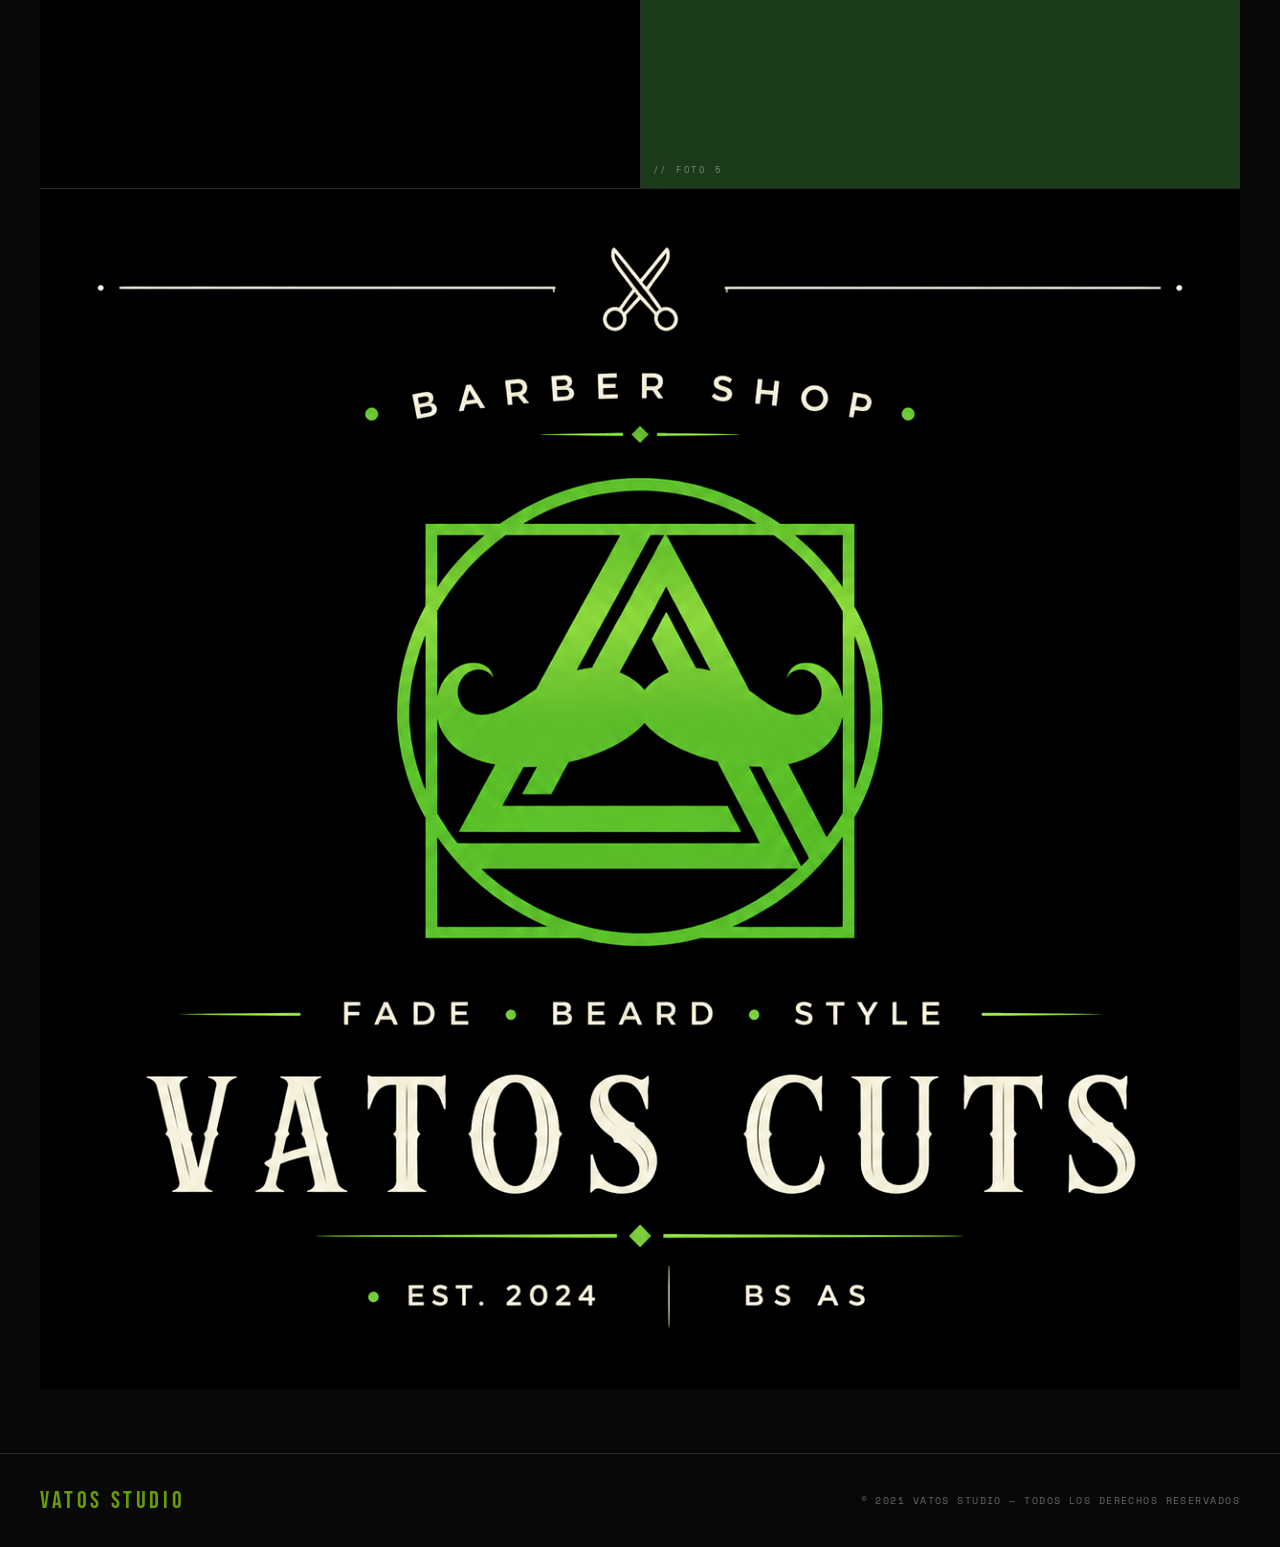
==== commit 387881cf: "avance catalogo sir fausto" ====
--- a/index.html
+++ b/index.html
@@ -5,17 +5,16 @@
   <meta name="viewport" content="width=device-width, initial-scale=1.0">
   <title>VATOS STUDIO</title>
   <link rel="icon" type="image/png" href="img/brand/image-logo.png">
-  <link href="https://fonts.googleapis.com/css2?family=Bebas+Neue&family=Barlow+Condensed:wght@300;400;600;700&family=Space+Mono:wght@400;700&display=swap" rel="stylesheet">
-  <link rel="stylesheet" href="styles.css">
+  <link href="https://fonts.googleapis.com/css2?family=Bebas+Neue&family=Barlow+Condensed:wght@300;400;600;700&family=Space+Mono:wght@400;700&display=swap" rel="stylesheet">  <link rel="stylesheet" href="styles.css">
 </head>
 <body>
-
+ 
   <div class="cursor" id="cursor"></div>
   <div class="cursor-ring" id="cursorRing"></div>
-
+ 
   <!-- OVERLAY -->
   <div class="overlay" id="overlay" onclick="closeCart()"></div>
-
+ 
   <!-- CARRITO SIDEBAR -->
   <div class="cart-sidebar" id="cartSidebar">
     <div class="cart-header">
@@ -41,22 +40,22 @@
       </button>
     </div>
   </div>
-
+ 
   <!-- NAVBAR -->
   <nav>
-  <a href="#hero" class="logo">
-    <img src="img/brand/logo.png" alt="Vatos Studio" class="logo-img">
-  </a>
-  <ul class="nav-links">
-    <li><a href="#categoria-bar">Catálogo</a></li>
-    <li><a href="#local">La Casa</a></li>
-  </ul>
-  <button class="cart-btn" onclick="openCart()">
-    <span>Carrito</span>
-    <span class="cart-count" id="cartCount">0</span>
-  </button>
-</nav>
-
+    <a href="#hero" class="logo">
+      <img src="img/brand/logo.png" alt="Vatos Studio" class="logo-img">
+    </a>
+    <ul class="nav-links">
+      <li><a href="#categoria-bar">Catálogo</a></li>
+      <li><a href="#local">La Casa</a></li>
+    </ul>
+    <button class="cart-btn" onclick="openCart()">
+      <span>Carrito</span>
+      <span class="cart-count" id="cartCount">0</span>
+    </button>
+  </nav>
+ 
   <!-- HERO -->
   <section id="hero">
     <div class="hero-bg"></div>
@@ -69,14 +68,14 @@
         <span class="h1-accent">STUDIO</span>
       </h1>
       <p class="hero-sub">Barber Shop</p>
-<button class="reservar-btn" onclick="openBarberModal()">
-  <span>📅</span>
-  Reservar turno
-</button>
+      <button class="reservar-btn" onclick="openBarberModal()">
+        <span>📅</span>
+        Reservar turno
+      </button>
     </div>
     <div class="hero-scroll">Scroll</div>
   </section>
-
+ 
   <!-- CATEGORIAS -->
   <div class="category-bar" id="categoria-bar">
     <div class="section-header">
@@ -84,108 +83,108 @@
       <h2 class="section-title">Catálogo</h2>
       <div class="section-line"></div>
     </div>
+ 
     <div class="cat-tabs">
-  <button class="cat-tab" onclick="filterProducts('barber', this)">Barber</button>
-  <button class="cat-tab" onclick="filterProducts('fragancia', this)">Fragancia</button>
-  <button class="cat-tab" onclick="filterProducts('accesorios', this)">Accesorios</button>
-</div>
-
-<!-- Sub-tabs de Barber (ocultos por defecto) -->
-<div class="sub-tabs" id="subTabsBarber">
-  <button class="sub-tab" onclick="filterBrand('sirfausto', this)">Sir Fausto</button>
-  <button class="sub-tab" onclick="filterBrand('marca2', this)">Marca 2</button>
-  <button class="sub-tab" onclick="filterBrand('otros', this)">Otros</button>
-</div>
-
-<!-- Banner de marca (oculto hasta seleccionar) -->
-<div class="brand-banner" id="brandBanner"></div>
-
+      <button class="cat-tab" onclick="filterProducts('barber', this)">Barber</button>
+      <button class="cat-tab" onclick="filterProducts('fragancia', this)">Fragancia</button>
+      <button class="cat-tab" onclick="filterProducts('accesorios', this)">Accesorios</button>
+    </div>
+ 
+    <!-- Sub-tabs de Barber (ocultos por defecto) -->
+    <div class="sub-tabs" id="subTabsBarber">
+      <button class="sub-tab" onclick="filterBrand('sirfausto', this)">Sir Fausto</button>
+      <button class="sub-tab" onclick="filterBrand('marca2', this)">Marca 2</button>
+      <button class="sub-tab" onclick="filterBrand('otros', this)">Otros</button>
+    </div>
+ 
+    <!-- Banner de marca (oculto hasta seleccionar) -->
+    <div class="brand-banner" id="brandBanner"></div>
+  </div>
+ 
   <!-- CATALOGO -->
   <section id="catalogo">
     <div class="products-grid" id="productsGrid"></div>
   </section>
-
+ 
   <!-- LA CASA -->
   <section id="local">
-  <div class="section-header">
-    <span class="section-num">02</span>
-    <h2 class="section-title">La Casa</h2>
-    <div class="section-line"></div>
-  </div>
-
-  <div class="local-info">
-    <div class="local-info-item">
-      <span class="local-info-icon">📍</span>
-      <span>Sarratea 141 — Boulogne Sur Mer</span>
-    </div>
-    <div class="local-info-item">
-      <span class="local-info-icon">🕐</span>
-      <span>Lunes a Sábados: 10:00 — 20:00</span>
-    </div>
-  </div>
-
-  <div class="video-container">
-
+    <div class="section-header">
+      <span class="section-num">02</span>
+      <h2 class="section-title">La Casa</h2>
+      <div class="section-line"></div>
+    </div>
+ 
+    <div class="local-info">
+      <div class="local-info-item">
+        <span class="local-info-icon">📍</span>
+        <span>Sarratea 141 — Boulogne Sur Mer</span>
+      </div>
+      <div class="local-info-item">
+        <span class="local-info-icon">🕐</span>
+        <span>Lunes a Sábados: 10:00 — 20:00</span>
+      </div>
+    </div>
+ 
     <div class="video-container">
-  <video autoplay muted loop playsinline preload="auto" poster="img/brand/logo.png">
-    <source src="img/local/local.mp4" type="video/mp4">
-    Tu navegador no soporta video.
-  </video>
-  </div>
-
+      <video autoplay muted loop playsinline preload="auto" poster="img/brand/logo.png">
+        <source src="img/local/local.mp4" type="video/mp4">
+        Tu navegador no soporta video.
+      </video>
+    </div>
+ 
     <div class="gallery-grid">
-  <div class="gallery-item gallery-tall">
-    <img src="img/local/local-2.png" alt="Vatos Studio — local 2">
-  </div>
-  <div class="gallery-item">
-    <span>🧴</span>
-    <div class="gallery-label">// Foto 4</div>
-  </div>
-  <div class="gallery-item">
-    <span>🎧</span>
-    <div class="gallery-label">// Foto 5</div>
-  </div>
-  <div class="gallery-item gallery-main">
-    <img src="img/local/local-1.png" alt="Vatos Studio — local 1">
-  </div>
-</div>
+      <div class="gallery-item gallery-tall">
+        <img src="img/local/local-2.png" alt="Vatos Studio — local 2">
+      </div>
+      <div class="gallery-item">
+        <span>🧴</span>
+        <div class="gallery-label">// Foto 4</div>
+      </div>
+      <div class="gallery-item">
+        <span>🎧</span>
+        <div class="gallery-label">// Foto 5</div>
+      </div>
+      <div class="gallery-item gallery-main">
+        <img src="img/local/local-1.png" alt="Vatos Studio — local 1">
+      </div>
+    </div>
   </section>
-
+ 
   <!-- FOOTER -->
   <footer>
     <div class="footer-logo">Vatos Studio</div>
     <div class="footer-copy">© 2021 Vatos Studio — Todos los derechos reservados</div>
   </footer>
-
-<!-- MODAL ELEGIR BARBERO -->
-<div class="overlay" id="barberOverlay" onclick="closeBarberModal()"></div>
-<div class="barber-modal" id="barberModal">
-  <div class="barber-modal-header">
-    <h2>Elegí tu barbero</h2>
-    <button class="close-cart" onclick="closeBarberModal()">✕</button>
+ 
+  <!-- MODAL ELEGIR BARBERO -->
+  <div class="overlay" id="barberOverlay" onclick="closeBarberModal()"></div>
+  <div class="barber-modal" id="barberModal">
+    <div class="barber-modal-header">
+      <h2>Elegí tu barbero</h2>
+      <button class="close-cart" onclick="closeBarberModal()">✕</button>
+    </div>
+    <div class="barber-modal-body">
+      <p class="barber-modal-tag">// Coordiná tu turno por WhatsApp</p>
+      <button class="barber-card" onclick="bookBarber('luca')">
+        <div class="barber-icon">✂</div>
+        <div class="barber-info">
+          <div class="barber-name">Luca</div>
+          <div class="barber-action">Coordinar turno →</div>
+        </div>
+      </button>
+      <button class="barber-card" onclick="bookBarber('leandro')">
+        <div class="barber-icon">✂</div>
+        <div class="barber-info">
+          <div class="barber-name">Leandro</div>
+          <div class="barber-action">Coordinar turno →</div>
+        </div>
+      </button>
+    </div>
   </div>
-  <div class="barber-modal-body">
-    <p class="barber-modal-tag">// Coordiná tu turno por WhatsApp</p>
-    <button class="barber-card" onclick="bookBarber('luca')">
-      <div class="barber-icon">✂</div>
-      <div class="barber-info">
-        <div class="barber-name">Luca</div>
-        <div class="barber-action">Coordinar turno →</div>
-      </div>
-    </button>
-    <button class="barber-card" onclick="bookBarber('leandro')">
-      <div class="barber-icon">✂</div>
-      <div class="barber-info">
-        <div class="barber-name">Leandro</div>
-        <div class="barber-action">Coordinar turno →</div>
-      </div>
-    </button>
-  </div>
-</div>
-
+ 
   <!-- TOAST -->
   <div class="toast" id="toast"></div>
-
+ 
   <!-- BARRA NAVEGACIÓN MOBILE -->
   <nav class="bottom-nav">
     <a href="#categoria-bar" class="bottom-nav-item active" id="bn-catalogo">
@@ -203,14 +202,14 @@
       <span>La Casa</span>
     </a>
     <button class="bottom-nav-item" onclick="openBarberModal()" id="bn-turno">
-  <svg viewBox="0 0 24 24" fill="none" stroke="currentColor" stroke-width="2">
-    <rect x="3" y="4" width="18" height="18" rx="2" ry="2"/>
-    <line x1="16" y1="2" x2="16" y2="6"/>
-    <line x1="8" y1="2" x2="8" y2="6"/>
-    <line x1="3" y1="10" x2="21" y2="10"/>
-  </svg>
-  <span>Turno</span>
-</button>
+      <svg viewBox="0 0 24 24" fill="none" stroke="currentColor" stroke-width="2">
+        <rect x="3" y="4" width="18" height="18" rx="2" ry="2"/>
+        <line x1="16" y1="2" x2="16" y2="6"/>
+        <line x1="8" y1="2" x2="8" y2="6"/>
+        <line x1="3" y1="10" x2="21" y2="10"/>
+      </svg>
+      <span>Turno</span>
+    </button>
     <button class="bottom-nav-item" onclick="openCart()" id="bn-carrito">
       <svg viewBox="0 0 24 24" fill="none" stroke="currentColor" stroke-width="2">
         <circle cx="9" cy="21" r="1"/><circle cx="20" cy="21" r="1"/>
@@ -219,10 +218,7 @@
       <span>Carrito <span class="bn-count" id="bnCount">0</span></span>
     </button>
   </nav>
-
+ 
   <script src="main.js"></script>
 </body>
-</html>
-02
-]
-.0'pa.
+</html>
--- a/styles.css
+++ b/styles.css
@@ -42,7 +42,7 @@
 body {
   background: var(--negro);
   color: var(--texto);
-  font-family: 'Barlow Condensed', sans-serif;
+  font-family: 'Inter', sans-serif;
   overflow-x: hidden;
   cursor: none;
 }
@@ -1292,4 +1292,137 @@
   .brand-banner {
     aspect-ratio: 16/9;
   }
+
+  
+/* ── 20. BANNER SIR FAUSTO ─────────────────── */
+
+.sf-banner {
+  display: grid;
+  grid-template-columns: 1fr 1fr;
+  width: 100%;
+  height: 100%;
+  font-family: Georgia, 'Times New Roman', serif;
+}
+
+.sf-banner-left {
+  background: #D9D4C5;
+  padding: 2rem 2.5rem;
+  display: flex;
+  flex-direction: column;
+  justify-content: center;
+  position: relative;
+}
+
+.sf-banner-left::before {
+  content: '';
+  position: absolute;
+  left: 1.5rem;
+  top: 2rem;
+  width: 1px;
+  height: 50px;
+  background: #2C2C2A;
+}
+
+.sf-linea {
+  font-family: Georgia, serif;
+  font-size: 0.85rem;
+  font-weight: 300;
+  letter-spacing: 0.4em;
+  color: #2C2C2A;
+  margin-bottom: 1.2rem;
+}
+
+.sf-logo-box {
+  background: #1A1A1A;
+  padding: 1rem 2rem;
+  display: inline-block;
+  width: fit-content;
+  text-align: center;
+  margin-bottom: 1.5rem;
+}
+
+.sf-logo-name {
+  font-family: Georgia, serif;
+  font-size: 1.4rem;
+  font-weight: 700;
+  letter-spacing: 0.2em;
+  color: #8B7B3F;
+}
+
+.sf-logo-since {
+  font-family: Georgia, serif;
+  font-size: 0.6rem;
+  font-weight: 300;
+  letter-spacing: 0.25em;
+  color: #8B7B3F;
+  font-style: italic;
+  margin-top: 0.2rem;
+}
+
+.sf-divider {
+  width: 80%;
+  height: 1px;
+  background: #3A2E26;
+  margin-bottom: 1.2rem;
+}
+
+.sf-tagline {
+  font-family: Helvetica, Arial, sans-serif;
+  font-size: 0.7rem;
+  font-weight: 400;
+  letter-spacing: 0.25em;
+  color: #5F5E5A;
+  line-height: 1.6;
+  margin-bottom: 1.5rem;
+}
+
+.sf-subtag {
+  font-family: Helvetica, Arial, sans-serif;
+  font-size: 0.65rem;
+  font-weight: 400;
+  letter-spacing: 0.3em;
+  color: #8B7B3F;
+}
+
+.sf-banner-right {
+  width: 100%;
+  height: 100%;
+  overflow: hidden;
+}
+
+.sf-banner-right img {
+  width: 100%;
+  height: 100%;
+  object-fit: cover;
+  object-position: center;
+  display: block;
+}
+
+.brand-banner {
+  aspect-ratio: auto;
+  min-height: 280px;
+}
+
+@media (max-width: 768px) {
+  .sf-banner {
+    grid-template-columns: 1fr;
+    grid-template-rows: auto auto;
+  }
+  .sf-banner-left {
+    padding: 1.5rem;
+  }
+  .sf-linea {
+    font-size: 0.7rem;
+    margin-bottom: 0.8rem;
+  }
+  .sf-logo-name {
+    font-size: 1.1rem;
+  }
+  .sf-tagline {
+    font-size: 0.6rem;
+  }
+  .brand-banner {
+    aspect-ratio: auto;
+    min-height: 0;
+  }
 }
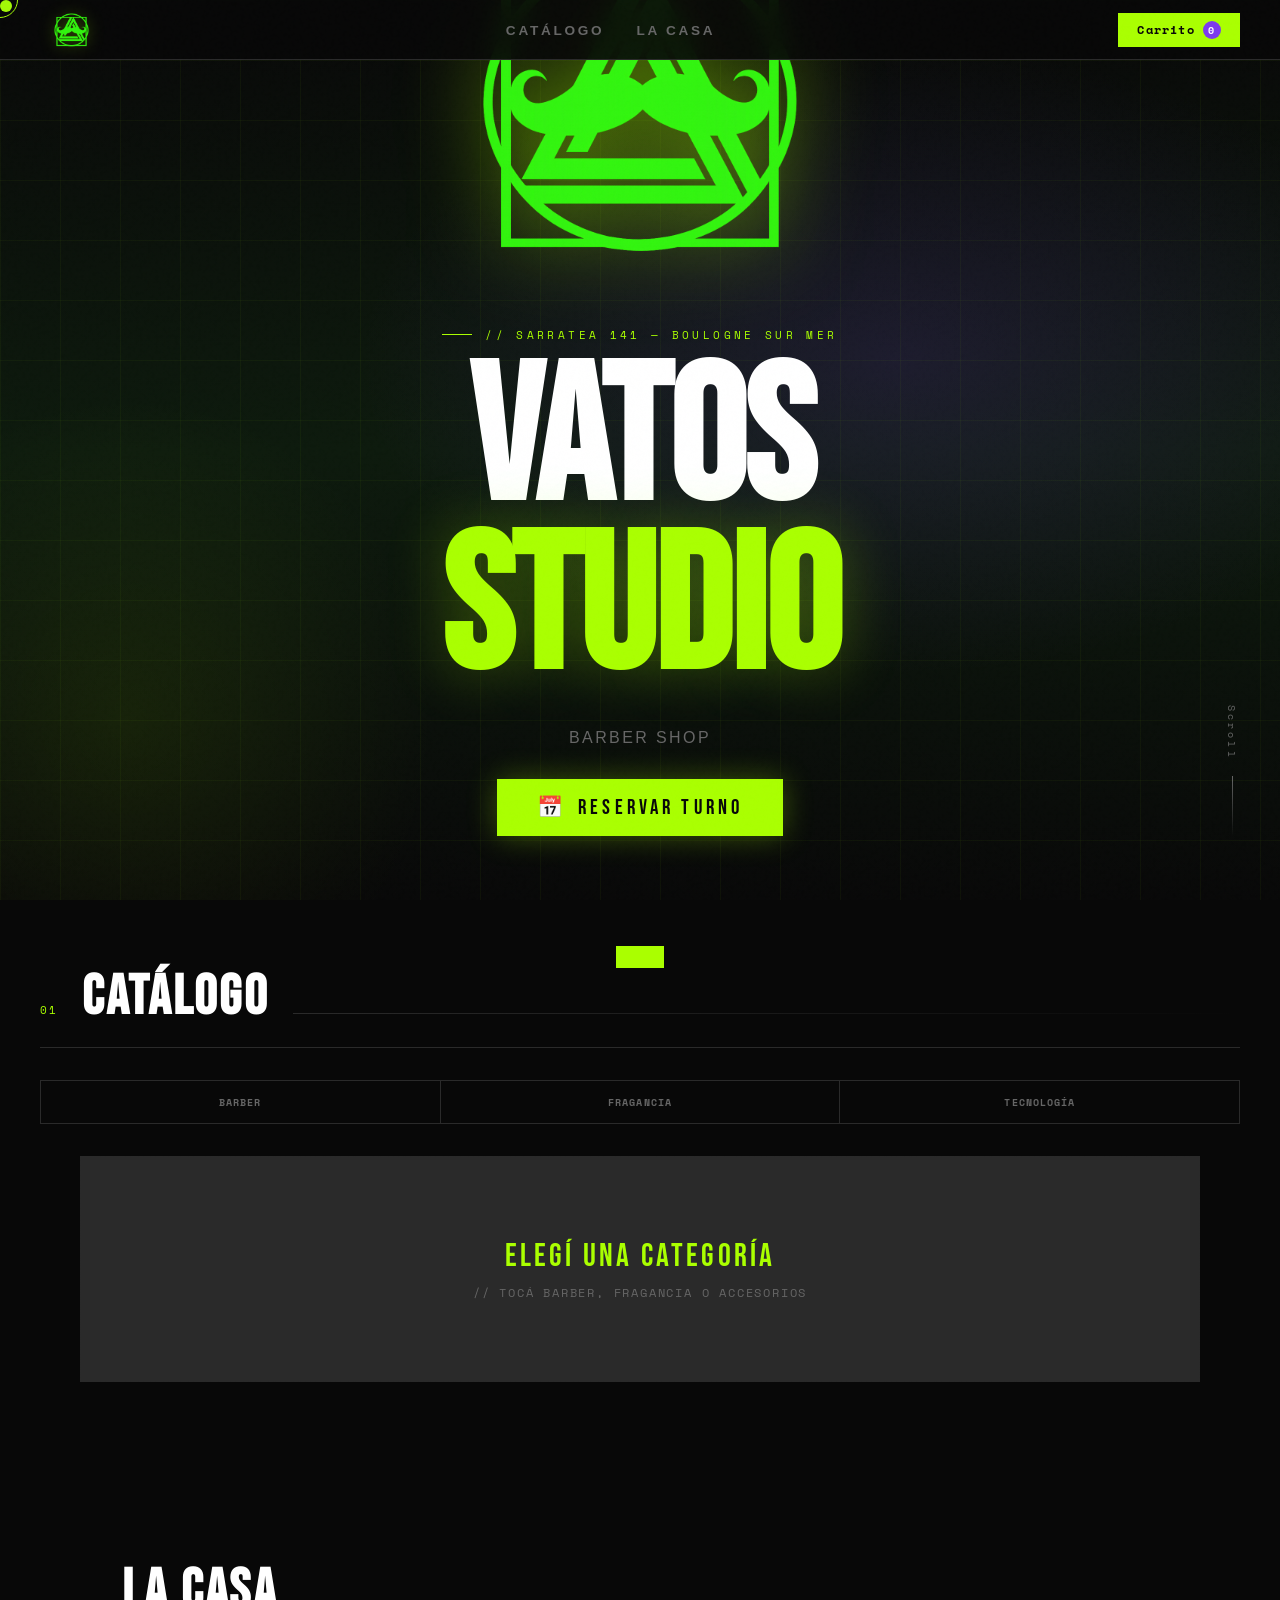
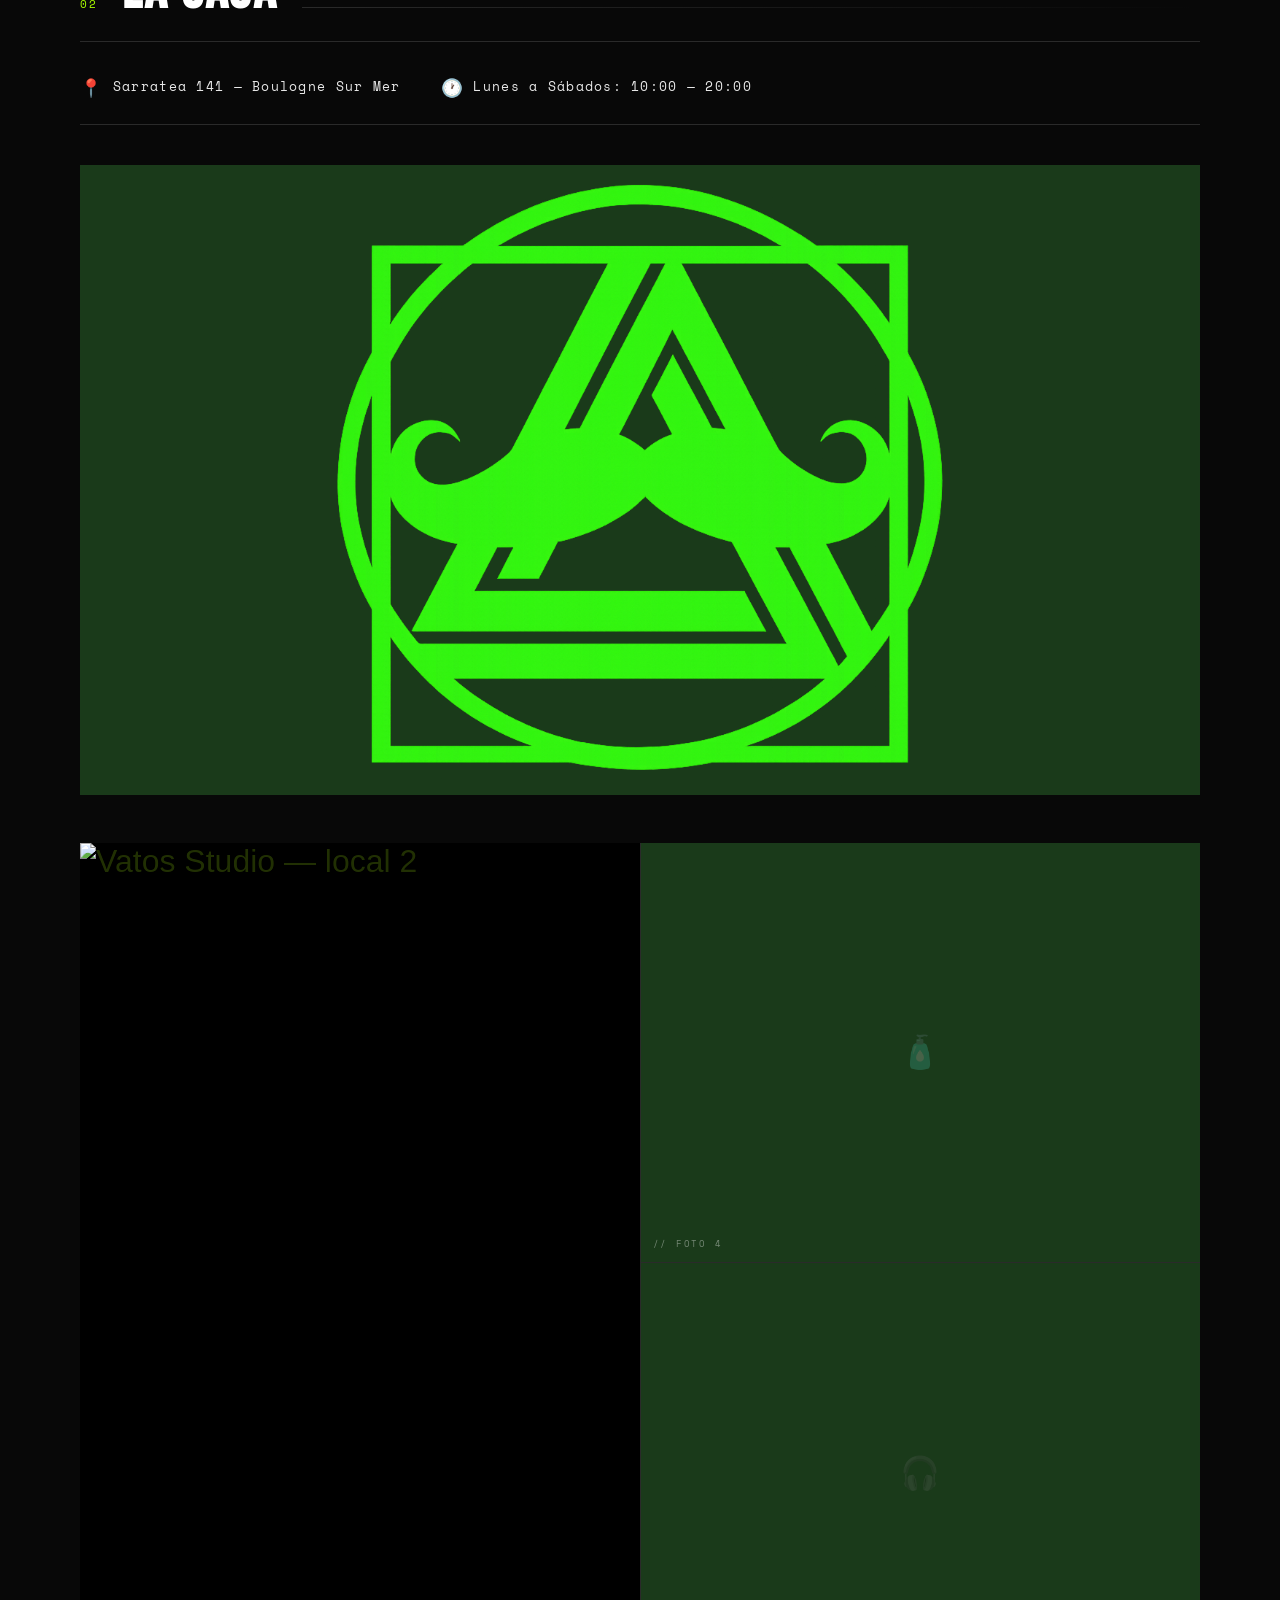
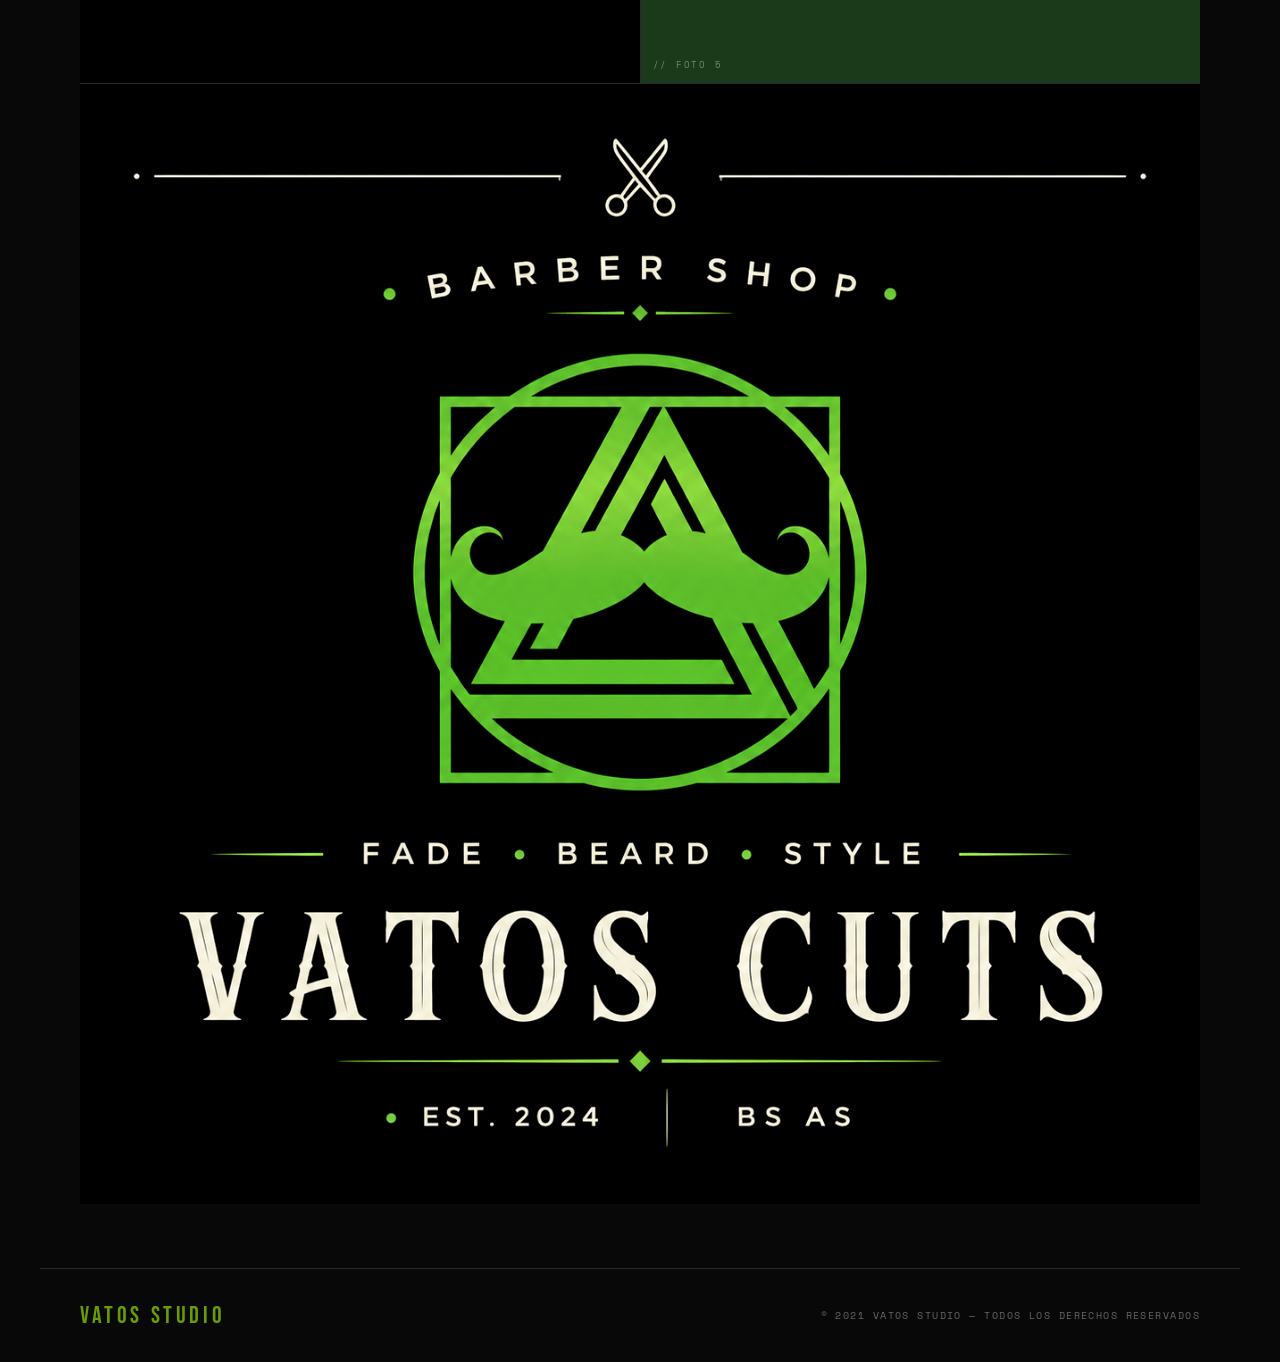
==== commit 6c872c03: "banners tec y tamaños de banners sir y vato" ====
--- a/index.html
+++ b/index.html
@@ -85,21 +85,34 @@
     </div>
  
     <div class="cat-tabs">
-      <button class="cat-tab" onclick="filterProducts('barber', this)">Barber</button>
-      <button class="cat-tab" onclick="filterProducts('fragancia', this)">Fragancia</button>
-      <button class="cat-tab" onclick="filterProducts('accesorios', this)">Accesorios</button>
-    </div>
- 
-    <!-- Sub-tabs de Barber (ocultos por defecto) -->
-    <div class="sub-tabs" id="subTabsBarber">
-      <button class="sub-tab" onclick="filterBrand('sirfausto', this)">Sir Fausto</button>
-      <button class="sub-tab" onclick="filterBrand('marca2', this)">Marca 2</button>
-      <button class="sub-tab" onclick="filterBrand('otros', this)">Otros</button>
-    </div>
- 
-    <!-- Banner de marca (oculto hasta seleccionar) -->
-    <div class="brand-banner" id="brandBanner"></div>
-  </div>
+  <button class="cat-tab" onclick="filterProducts('barber', this)">Barber</button>
+  <button class="cat-tab" onclick="filterProducts('fragancia', this)">Fragancia</button>
+  <button class="cat-tab" onclick="filterProducts('tecnologia', this)">Tecnología</button>
+</div>
+
+<!-- Sub-tabs de Barber (ocultos por defecto) -->
+<div class="sub-tabs" id="subTabsBarber">
+  <button class="sub-tab" onclick="filterBrand('sirfausto', this)">Sir Fausto</button>
+  <button class="sub-tab" onclick="filterBrand('marca2', this)">Marca 2</button>
+  <button class="sub-tab" onclick="filterBrand('otros', this)">Otros</button>
+</div>
+
+<!-- Banner de marca (oculto hasta seleccionar) -->
+<div class="brand-banner" id="brandBanner"></div>
+
+<!-- Banner tecnología -->
+<div class="brand-banner" id="brandBannerTec"></div>
+
+<!-- Barra WPP tecnología -->
+<div class="tec-wpp-bar" id="tecWppBar">
+  <span class="tec-wpp-text">// No elijas a ciegas: te asesoramos para que lleves lo mejor al mejor precio.</span>
+  <button class="tec-wpp-btn" onclick="consultarTecnologia()">
+    <svg viewBox="0 0 24 24" fill="currentColor" width="18" height="18">
+      <path d="M17.472 14.382c-.297-.149-1.758-.867-2.03-.967-.273-.099-.471-.148-.67.15-.197.297-.767.966-.94 1.164-.173.199-.347.223-.644.075-.297-.15-1.255-.463-2.39-1.475-.883-.788-1.48-1.761-1.653-2.059-.173-.297-.018-.458.13-.606.134-.133.298-.347.446-.52.149-.174.198-.298.298-.497.099-.198.05-.371-.025-.52-.075-.149-.669-1.612-.916-2.207-.242-.579-.487-.5-.669-.51-.173-.008-.371-.01-.57-.01-.198 0-.52.074-.792.372-.272.297-1.04 1.016-1.04 2.479 0 1.462 1.065 2.875 1.213 3.074.149.198 2.096 3.2 5.077 4.487.709.306 1.262.489 1.694.625.712.227 1.36.195 1.871.118.571-.085 1.758-.719 2.006-1.413.248-.694.248-1.289.173-1.413-.074-.124-.272-.198-.57-.347m-5.421 7.403h-.004a9.87 9.87 0 01-5.031-1.378l-.361-.214-3.741.982.998-3.648-.235-.374a9.86 9.86 0 01-1.51-5.26c.001-5.45 4.436-9.884 9.888-9.884 2.64 0 5.122 1.03 6.988 2.898a9.825 9.825 0 012.893 6.994c-.003 5.45-4.437 9.884-9.885 9.884m8.413-18.297A11.815 11.815 0 0012.05 0C5.495 0 .16 5.335.157 11.892c0 2.096.547 4.142 1.588 5.945L.057 24l6.305-1.654a11.882 11.882 0 005.683 1.448h.005c6.554 0 11.89-5.335 11.893-11.893a11.821 11.821 0 00-3.48-8.413z"/>
+    </svg>
+    Consultar por WhatsApp
+  </button>
+</div>
  
   <!-- CATALOGO -->
   <section id="catalogo">
--- a/styles.css
+++ b/styles.css
@@ -851,7 +851,7 @@
   .cursor, .cursor-ring { display: none; }
  
   /* Navbar */
-  nav { padding: 0 1rem; }
+  nav:not(.bottom-nav) { padding: 0 1rem; }
   .logo { font-size: 1.5rem; }
   .nav-links { display: none; }
   .cart-btn { padding: 0.5rem 0.9rem; font-size: 0.7rem; }
@@ -891,21 +891,10 @@
     text-align: center;
     padding: 1.5rem 1rem;
   }
-}
- 
-/* Mobile chico */
-@media (max-width: 380px) {
-  .products-grid { grid-template-columns: 1fr 1fr; }
-  .cat-tab { font-size: 0.5rem; padding: 0.65rem 0.2rem; }
-  h1 { font-size: clamp(3.5rem, 22vw, 5rem); }
-}
- 
-/* Mejor experiencia táctil */
-@media (max-width: 768px) {
-  button, a {
-    -webkit-tap-highlight-color: transparent;
-    touch-action: manipulation;
-  }
+
+  /* Bottom nav */
+  .bottom-nav { display: flex !important; }
+  body { padding-bottom: 70px; }
 }
 
 /* ── 15. BOTTOM NAV (MOBILE) ──────────────── */
@@ -964,12 +953,6 @@
   justify-content: center;
   font-size: 0.55rem;
   font-weight: 700;
-}
-
-/* En MOBILE → mostrar bottom-nav y ajustar */
-@media (max-width: 768px) {
-  .bottom-nav { display: flex; }
-  body { padding-bottom: 70px; }   /* espacio para que no tape contenido */
 }
 
 /* ── 16. CONTROLES DE CANTIDAD ────────────── */
@@ -1198,8 +1181,6 @@
 }
 
 /* ── 19. CATÁLOGO MARCAS ─────────────────────── */
-
-/* Sub-tabs (Sir Fausto, Marca 2, Otros) */
 .sub-tabs {
   display: none;
   gap: 0;
@@ -1207,9 +1188,7 @@
   width: fit-content;
   margin-top: 1rem;
 }
-.sub-tabs.active {
-  display: flex;
-}
+.sub-tabs.active { display: flex; }
 
 .sub-tab {
   padding: 0.6rem 1.4rem;
@@ -1229,27 +1208,16 @@
 .sub-tab:hover { color: var(--violeta); background: rgba(124,58,237,0.05); }
 .sub-tab.active { background: var(--violeta); color: #fff; }
 
-/* Banner de marca */
 .brand-banner {
   display: none;
   margin-top: 2rem;
   width: 100%;
-  aspect-ratio: 21/6;
-  background: var(--gris);
-  border: 1px solid var(--gris-borde);
-  align-items: center;
-  justify-content: center;
-  position: relative;
+  background: var(--negro);
+  border: none;
   overflow: hidden;
+  max-height: none;
 }
 .brand-banner.active {
-  display: flex;
-}
-
-.brand-banner img {
-  width: 100%;
-  height: 100%;
-  object-fit: cover;
   display: block;
 }
 
@@ -1261,14 +1229,12 @@
   text-shadow: 0 0 30px rgba(170,255,0,0.4);
 }
 
-/* Estado vacío del catálogo */
 .empty-state {
   grid-column: 1 / -1;
   padding: 5rem 2rem;
   text-align: center;
   border: 1px dashed var(--gris-borde);
 }
-
 .empty-state-title {
   font-family: 'Bebas Neue', sans-serif;
   font-size: 2rem;
@@ -1276,7 +1242,6 @@
   color: var(--verde-fluor);
   margin-bottom: 0.5rem;
 }
-
 .empty-state-text {
   font-family: 'Space Mono', monospace;
   font-size: 0.75rem;
@@ -1285,144 +1250,235 @@
   text-transform: uppercase;
 }
 
-@media (max-width: 768px) {
-  .sub-tabs {
-    flex-wrap: wrap;
-  }
-  .brand-banner {
-    aspect-ratio: 16/9;
-  }
-
-  
-/* ── 20. BANNER SIR FAUSTO ─────────────────── */
-
-.sf-banner {
-  display: grid;
-  grid-template-columns: 1fr 1fr;
+/* ── 21. CARRUSEL BANNER ──────────────────── */
+.carousel {
   width: 100%;
-  height: 100%;
-  font-family: Georgia, 'Times New Roman', serif;
-}
-
-.sf-banner-left {
-  background: #D9D4C5;
-  padding: 2rem 2.5rem;
-  display: flex;
-  flex-direction: column;
-  justify-content: center;
   position: relative;
-}
-
-.sf-banner-left::before {
-  content: '';
-  position: absolute;
-  left: 1.5rem;
-  top: 2rem;
-  width: 1px;
-  height: 50px;
-  background: #2C2C2A;
-}
-
-.sf-linea {
-  font-family: Georgia, serif;
-  font-size: 0.85rem;
-  font-weight: 300;
-  letter-spacing: 0.4em;
-  color: #2C2C2A;
-  margin-bottom: 1.2rem;
-}
-
-.sf-logo-box {
-  background: #1A1A1A;
-  padding: 1rem 2rem;
-  display: inline-block;
-  width: fit-content;
-  text-align: center;
-  margin-bottom: 1.5rem;
-}
-
-.sf-logo-name {
-  font-family: Georgia, serif;
-  font-size: 1.4rem;
-  font-weight: 700;
-  letter-spacing: 0.2em;
-  color: #8B7B3F;
-}
-
-.sf-logo-since {
-  font-family: Georgia, serif;
-  font-size: 0.6rem;
-  font-weight: 300;
-  letter-spacing: 0.25em;
-  color: #8B7B3F;
-  font-style: italic;
-  margin-top: 0.2rem;
-}
-
-.sf-divider {
-  width: 80%;
-  height: 1px;
-  background: #3A2E26;
-  margin-bottom: 1.2rem;
-}
-
-.sf-tagline {
-  font-family: Helvetica, Arial, sans-serif;
-  font-size: 0.7rem;
-  font-weight: 400;
-  letter-spacing: 0.25em;
-  color: #5F5E5A;
-  line-height: 1.6;
-  margin-bottom: 1.5rem;
-}
-
-.sf-subtag {
-  font-family: Helvetica, Arial, sans-serif;
-  font-size: 0.65rem;
-  font-weight: 400;
-  letter-spacing: 0.3em;
-  color: #8B7B3F;
-}
-
-.sf-banner-right {
+  overflow: hidden;
+  touch-action: pan-y;
+}
+
+.carousel-track {
+  display: flex;
+  flex-wrap: nowrap;
   width: 100%;
-  height: 100%;
-  overflow: hidden;
-}
-
-.sf-banner-right img {
+  transition: transform 0.6s cubic-bezier(0.16, 1, 0.3, 1);
+}
+
+.carousel-track picture {
+  min-width: 100%;
+  flex-shrink: 0;
+}
+
+/* Fragancias — banners 1 y 2 (desktop) */
+.carousel-track picture img {
   width: 100%;
-  height: 100%;
+  height: 550px;
   object-fit: cover;
   object-position: center;
   display: block;
-}
-
-.brand-banner {
-  aspect-ratio: auto;
-  min-height: 280px;
+  background: var(--negro);
+}
+
+/* Sir Fausto web — 1440×500 */
+.sf-carousel .carousel-track picture img {
+  width: 100%;
+  height: auto;
+  aspect-ratio: 1440 / 500;
+  object-fit: cover;
+  object-position: center;
 }
 
 @media (max-width: 768px) {
-  .sf-banner {
-    grid-template-columns: 1fr;
-    grid-template-rows: auto auto;
+
+  .carousel-track picture img {
+    height: auto;
+    object-fit: contain;
+    object-position: center;
   }
-  .sf-banner-left {
-    padding: 1.5rem;
+
+  /* Sir Fausto app — 916×1717 */
+  .sf-carousel .carousel-track picture img {
+    width: 100%;
+    height: auto;
+    aspect-ratio: 916 / 1717;
+    object-fit: contain;
+    object-position: center;
   }
-  .sf-linea {
-    font-size: 0.7rem;
-    margin-bottom: 0.8rem;
+
+  .carousel-track picture {
+    min-width: 100%;
+    max-width: 100%;
+    overflow: hidden;
   }
-  .sf-logo-name {
-    font-size: 1.1rem;
+}
+
+.carousel-dots {
+  position: absolute;
+  bottom: 1rem;
+  left: 50%;
+  transform: translateX(-50%);
+  display: flex;
+  gap: 0.5rem;
+  z-index: 10;
+}
+
+.dot {
+  width: 8px; height: 8px;
+  border-radius: 50%;
+  background: rgba(255,255,255,0.4);
+  cursor: pointer;
+  transition: all 0.3s;
+  border: none;
+}
+
+.dot.active {
+  background: var(--verde-fluor);
+  transform: scale(1.3);
+}
+
+/* ── LIGHTBOX ─────────────────────────── */
+.lightbox {
+  position: fixed;
+  inset: 0;
+  z-index: 9999;
+  display: flex;
+  align-items: center;
+  justify-content: center;
+  opacity: 0;
+  transition: opacity 0.3s ease;
+}
+.lightbox.active { opacity: 1; }
+
+.lightbox-overlay {
+  position: absolute;
+  inset: 0;
+  background: rgba(0,0,0,0.92);
+  backdrop-filter: blur(8px);
+}
+
+.lightbox-content {
+  position: relative;
+  z-index: 9999;
+  max-width: 90vw;
+  max-height: 90vh;
+  display: flex;
+  align-items: center;
+  justify-content: center;
+}
+
+.lightbox-content img {
+  max-width: 90vw;
+  max-height: 90vh;
+  object-fit: contain;
+  display: block;
+}
+
+.lightbox-close {
+  position: absolute;
+  top: -2.5rem;
+  right: 0;
+  background: none;
+  border: 1px solid var(--gris-borde);
+  color: var(--texto-muted);
+  width: 36px; height: 36px;
+  font-size: 0.9rem;
+  cursor: pointer;
+  display: flex;
+  align-items: center;
+  justify-content: center;
+  transition: all 0.2s;
+}
+.lightbox-close:hover {
+  border-color: var(--verde-fluor);
+  color: var(--verde-fluor);
+}
+
+/* Ocultar navbar superior en mobile — usar solo bottom-nav */
+@media (max-width: 768px) {
+  nav:not(.bottom-nav) {
+    display: none !important;
   }
-  .sf-tagline {
-    font-size: 0.6rem;
+  .bottom-nav {
+    display: flex !important;
   }
-  .brand-banner {
-    aspect-ratio: auto;
-    min-height: 0;
+  body {
+    padding-bottom: 70px;
+  }
+}
+
+/* ── 22. BARRA WPP TECNOLOGÍA ─────────────── */
+.tec-wpp-bar {
+  display: none;
+  align-items: center;
+  justify-content: space-between;
+  gap: 1rem;
+  padding: 0.9rem 1.5rem;
+  background: rgba(170,255,0,0.05);
+  border: 1px solid rgba(170,255,0,0.15);
+  border-top: none;
+  margin-top: 0;
+}
+
+.tec-wpp-bar.active { display: flex; }
+
+.tec-wpp-text {
+  font-family: 'Space Mono', monospace;
+  font-size: 0.65rem;
+  letter-spacing: 0.2em;
+  color: var(--texto-muted);
+  text-transform: uppercase;
+}
+
+.tec-wpp-btn {
+  display: inline-flex;
+  align-items: center;
+  gap: 0.6rem;
+  padding: 0.65rem 1.4rem;
+  background: var(--verde-fluor);
+  color: var(--negro);
+  border: none;
+  font-family: 'Space Mono', monospace;
+  font-size: 0.65rem;
+  font-weight: 700;
+  letter-spacing: 0.12em;
+  text-transform: uppercase;
+  cursor: none;
+  transition: all 0.2s;
+  white-space: nowrap;
+  flex-shrink: 0;
+}
+.tec-wpp-btn:hover {
+  background: #fff;
+  transform: skewX(-3deg);
+}
+
+@media (max-width: 768px) {
+  .tec-wpp-bar {
+    flex-direction: column;
+    align-items: flex-start;
+    gap: 0.75rem;
+    padding: 1rem;
+  }
+  .tec-wpp-btn {
+    width: 100%;
+    justify-content: center;
+  }
+}
+
+/* ── 23. BANNER TECNOLOGÍA ────────────────── */
+#brandBannerTec {
+  max-height: none;
+}
+
+#brandBannerTec .carousel-track picture img {
+  height: 940px;
+  object-fit: contain;
+  object-position: center;
+}
+
+@media (max-width: 768px) {
+  #brandBannerTec .carousel-track picture img {
+    height: 600px;
   }
 }
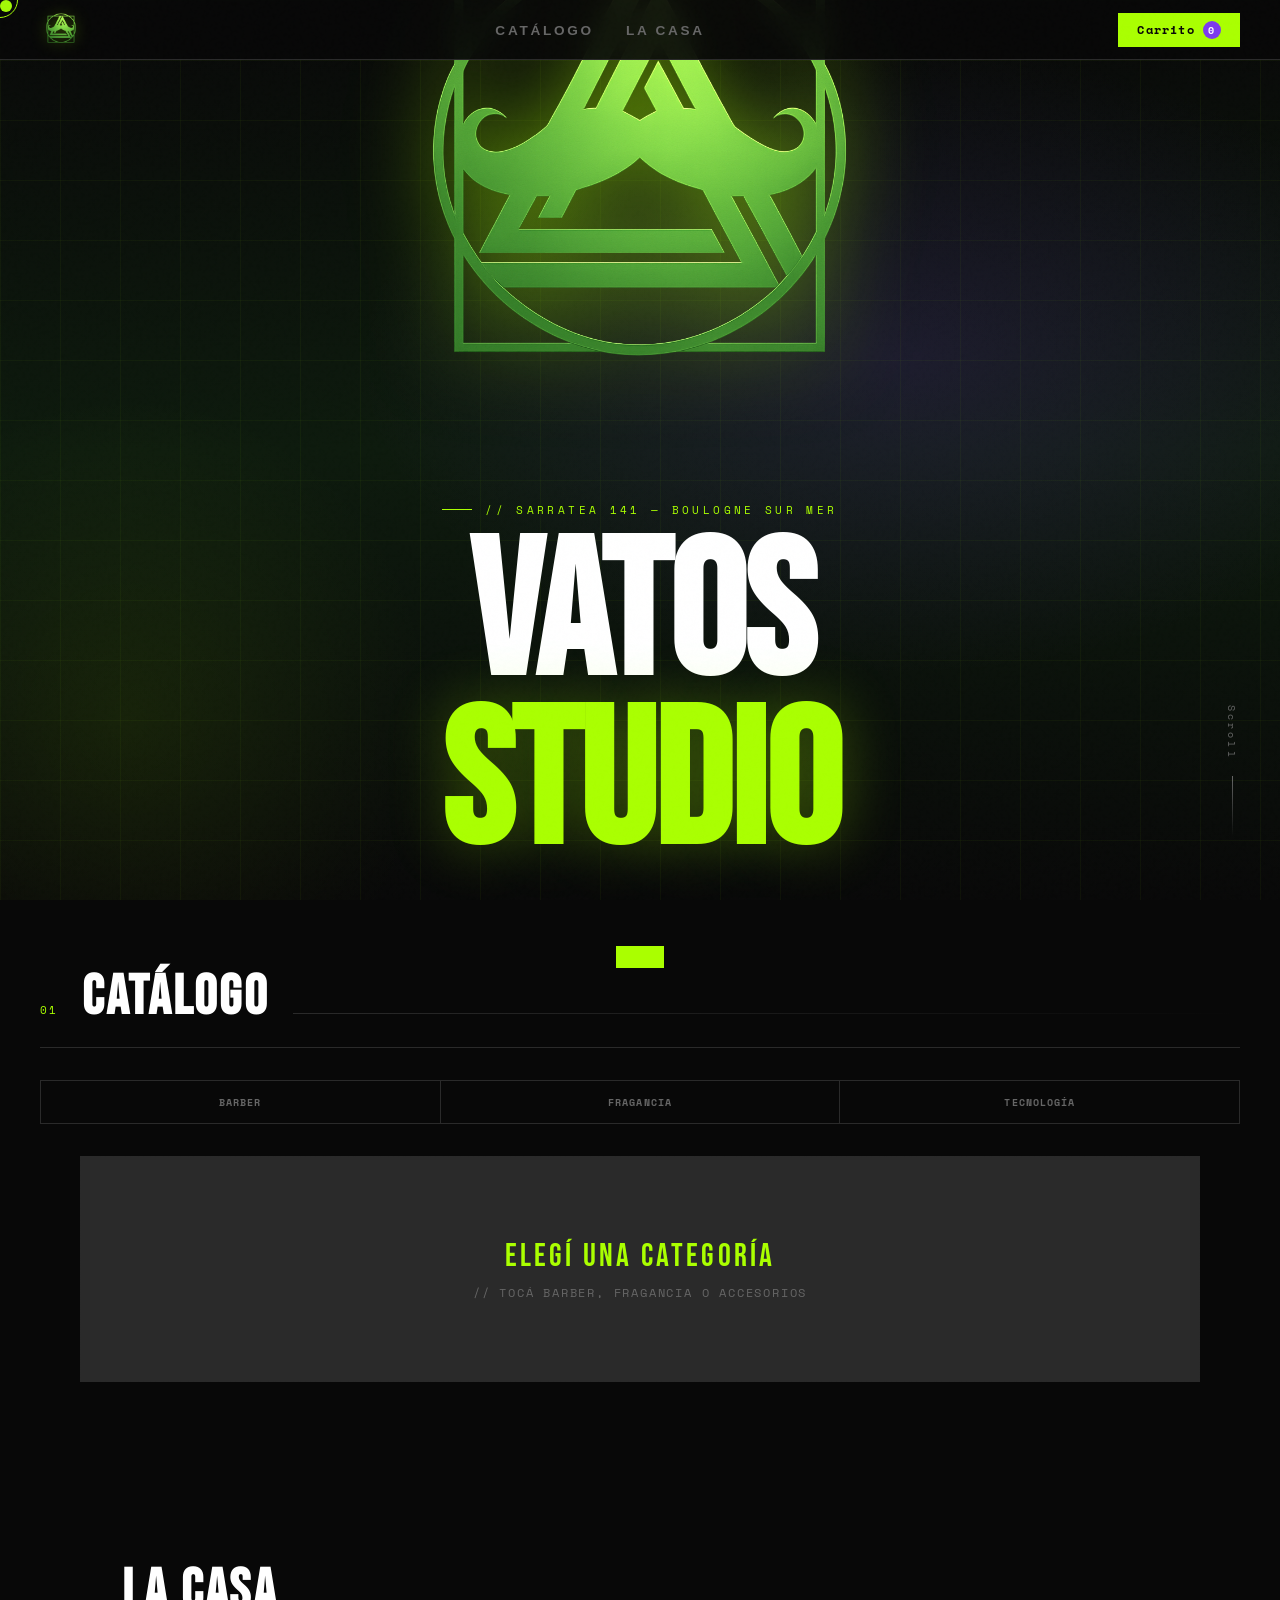
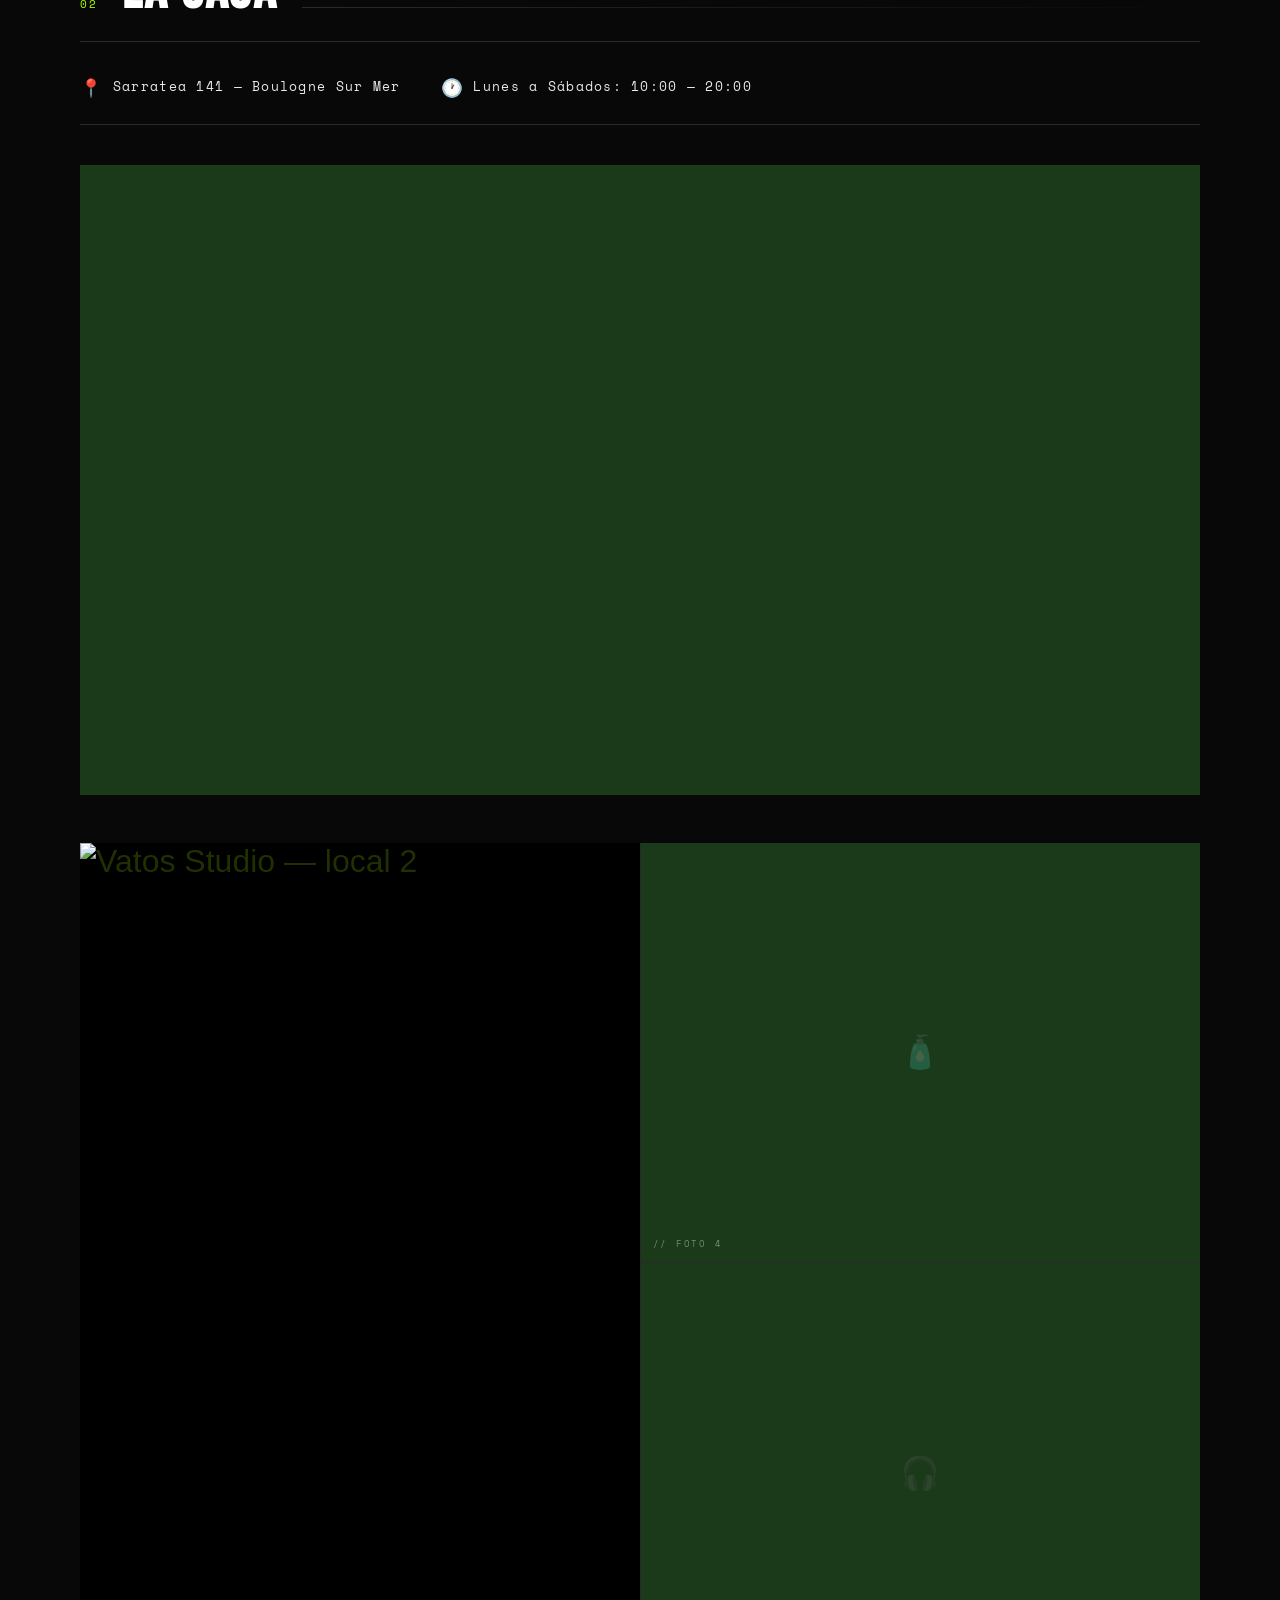
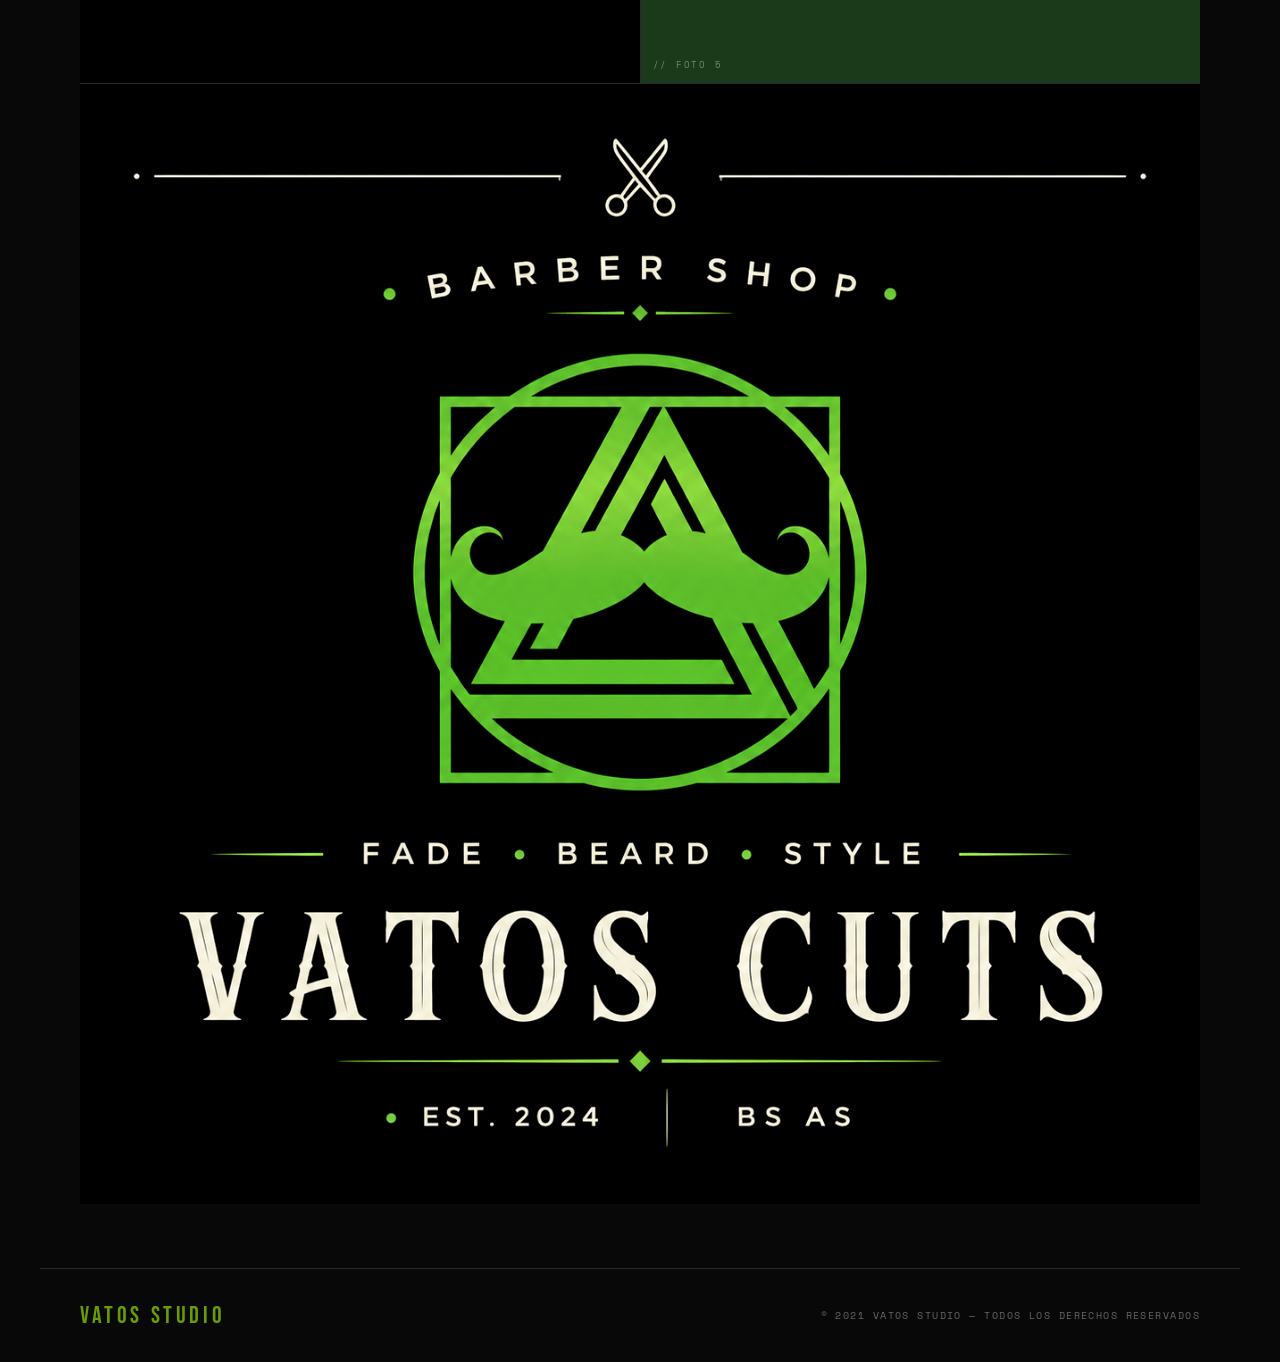
==== commit cd083d3c: "mejora de logo" ====
--- a/index.html
+++ b/index.html
@@ -4,7 +4,7 @@
   <meta charset="UTF-8">
   <meta name="viewport" content="width=device-width, initial-scale=1.0">
   <title>VATOS STUDIO</title>
-  <link rel="icon" type="image/png" href="img/brand/image-logo.png">
+  <link rel="icon" type="image/png" href="img/brand/logosinfondo.png">
   <link href="https://fonts.googleapis.com/css2?family=Bebas+Neue&family=Barlow+Condensed:wght@300;400;600;700&family=Space+Mono:wght@400;700&display=swap" rel="stylesheet">  <link rel="stylesheet" href="styles.css">
 </head>
 <body>
@@ -44,7 +44,7 @@
   <!-- NAVBAR -->
   <nav>
     <a href="#hero" class="logo">
-      <img src="img/brand/logo.png" alt="Vatos Studio" class="logo-img">
+      <img src="img/brand/logosinfondo.png" alt="Vatos Studio" class="logo-img">
     </a>
     <ul class="nav-links">
       <li><a href="#categoria-bar">Catálogo</a></li>
@@ -61,7 +61,7 @@
     <div class="hero-bg"></div>
     <div class="hero-grid"></div>
     <div class="hero-content">
-      <img src="img/brand/logo.png" alt="Vatos Studio" class="hero-logo">
+      <img src="img/brand/logosinfondo.png" alt="Vatos Studio" class="hero-logo">
       <div class="hero-tag">// Sarratea 141 — Boulogne Sur Mer</div>
       <h1>
         VATOS<br>
--- a/styles.css
+++ b/styles.css
@@ -166,10 +166,11 @@
 #hero {
   height: 100vh;
   display: flex;
-  align-items: flex-end;
+  align-items: center;
+  justify-content: center;
   position: relative;
   overflow: hidden;
-  padding: 0 2.5rem 4rem;
+  padding: 0 2.5rem;
 }
  
 .hero-bg {
@@ -558,13 +559,18 @@
  
 .cart-item-img {
   width: 60px; height: 60px;
-  object-fit: cover;
   background: var(--verde-oscuro);
   display: flex;
   align-items: center;
   justify-content: center;
   font-size: 1.5rem;
   flex-shrink: 0;
+  overflow: hidden;
+  border-radius: 4px;
+}
+.cart-item-img img {
+  width: 100%; height: 100%;
+  object-fit: cover;
 }
  
 .cart-item-info { flex: 1; }
@@ -864,6 +870,11 @@
  
   /* Categorías */
   .category-bar { padding: 3rem 1rem 0; }
+  .brand-banner {
+    margin-left: -1rem;
+    margin-right: -1rem;
+    width: calc(100% + 2rem);
+  }
   .cat-tab {
     font-size: 0.55rem;
     padding: 0.75rem 0.3rem;
@@ -1211,7 +1222,9 @@
 .brand-banner {
   display: none;
   margin-top: 2rem;
-  width: 100%;
+  margin-left: -2.5rem;
+  margin-right: -2.5rem;
+  width: calc(100% + 5rem);
   background: var(--negro);
   border: none;
   overflow: hidden;
@@ -1261,13 +1274,14 @@
 .carousel-track {
   display: flex;
   flex-wrap: nowrap;
+  transition: transform 0.6s cubic-bezier(0.16, 1, 0.3, 1);
+  will-change: transform;
+}
+
+.carousel-track picture {
+  flex: 0 0 100%;
   width: 100%;
-  transition: transform 0.6s cubic-bezier(0.16, 1, 0.3, 1);
-}
-
-.carousel-track picture {
-  min-width: 100%;
-  flex-shrink: 0;
+  overflow: hidden;
 }
 
 /* Fragancias — banners 1 y 2 (desktop) */
@@ -1280,13 +1294,14 @@
   background: var(--negro);
 }
 
-/* Sir Fausto web — 1440×500 */
-.sf-carousel .carousel-track picture img {
+/* Sir Fausto banner estático */
+.sf-banner-static picture img {
   width: 100%;
   height: auto;
   aspect-ratio: 1440 / 500;
   object-fit: cover;
   object-position: center;
+  display: block;
 }
 
 @media (max-width: 768px) {
@@ -1298,7 +1313,7 @@
   }
 
   /* Sir Fausto app — 916×1717 */
-  .sf-carousel .carousel-track picture img {
+  .sf-banner-static picture img {
     width: 100%;
     height: auto;
     aspect-ratio: 916 / 1717;
@@ -1307,8 +1322,8 @@
   }
 
   .carousel-track picture {
-    min-width: 100%;
-    max-width: 100%;
+    flex: 0 0 100%;
+    width: 100%;
     overflow: hidden;
   }
 }
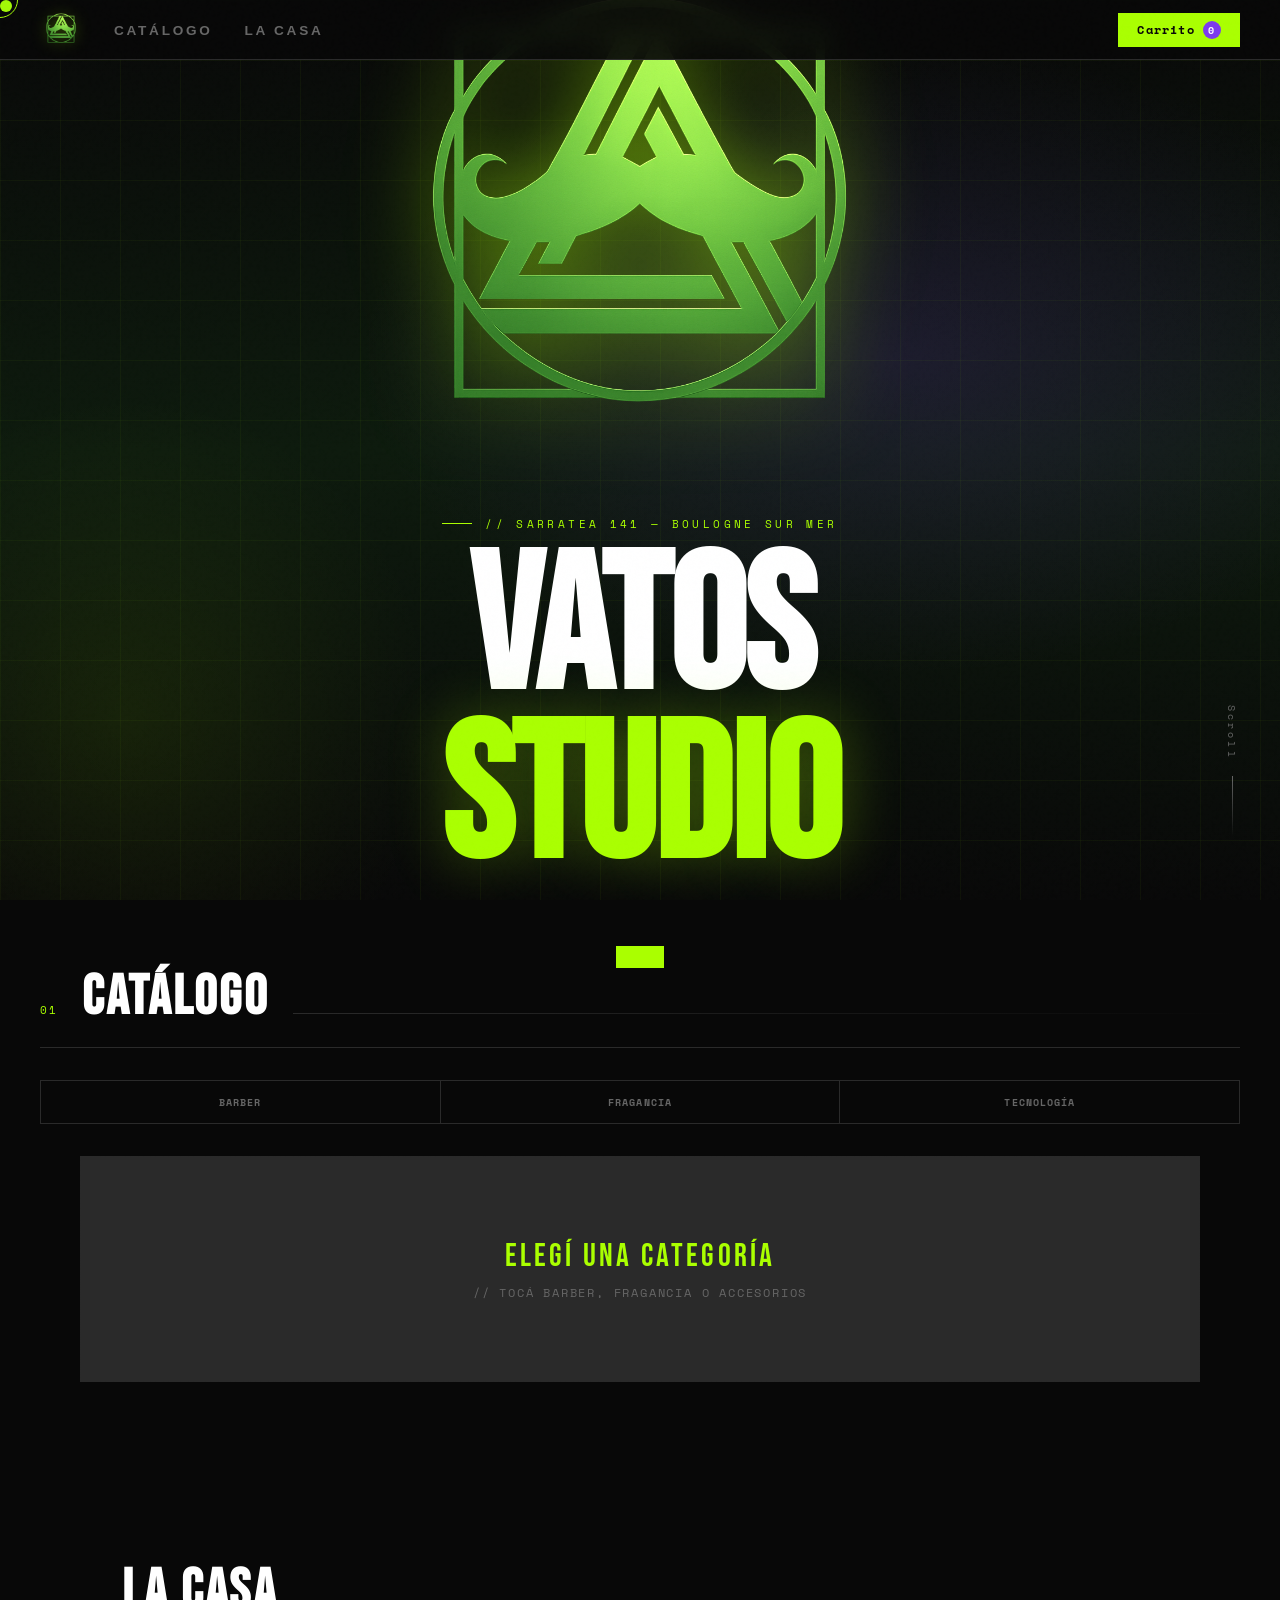
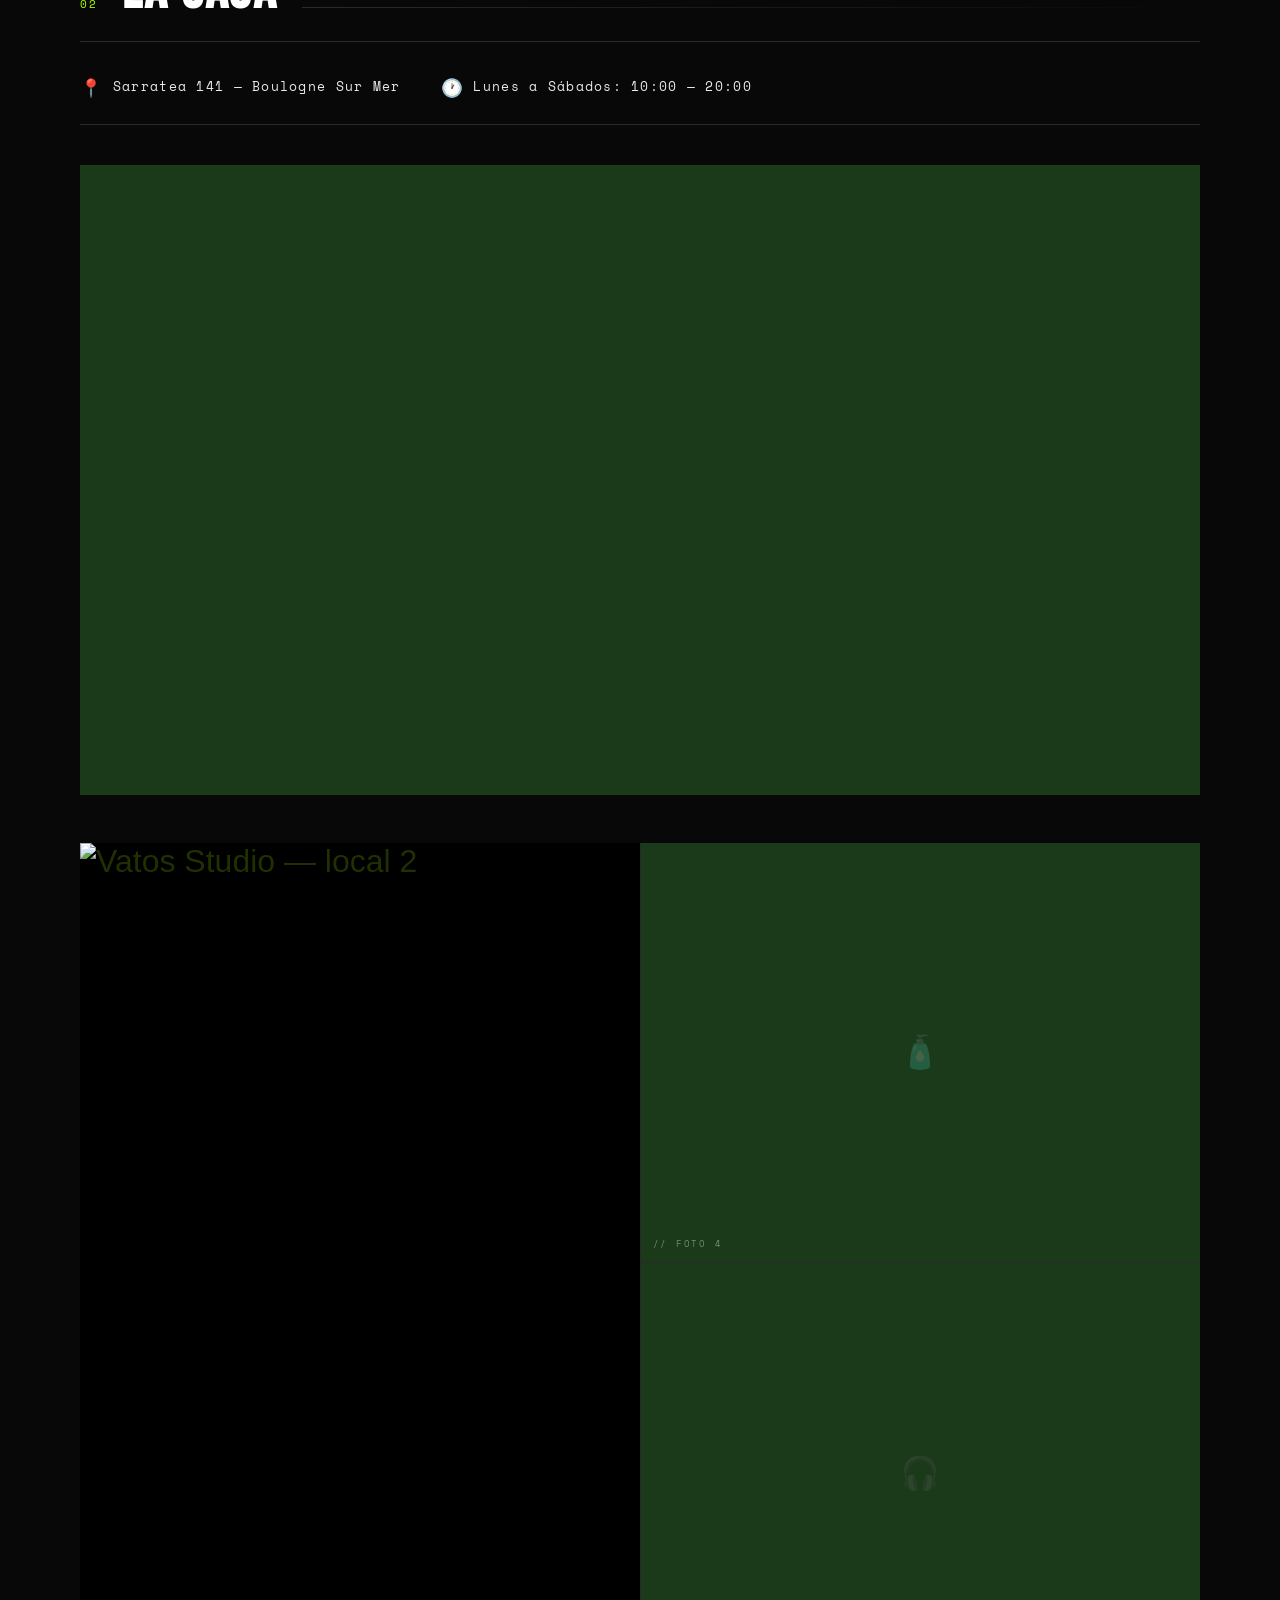
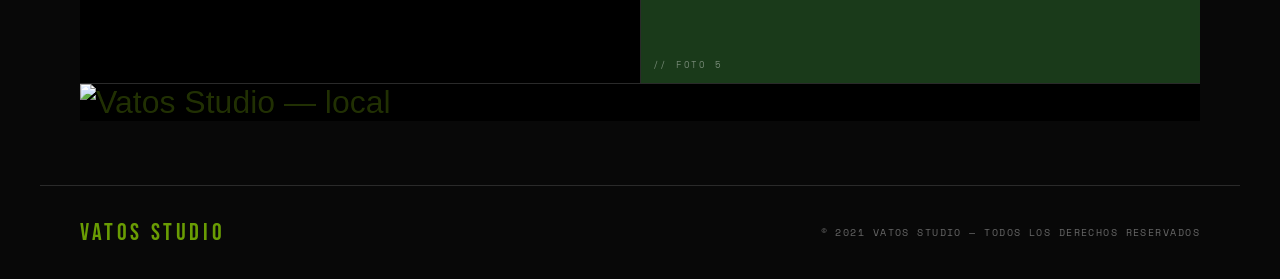
==== commit 43d10b58: "banner sepiah" ====
--- a/index.html
+++ b/index.html
@@ -158,7 +158,7 @@
         <div class="gallery-label">// Foto 5</div>
       </div>
       <div class="gallery-item gallery-main">
-        <img src="img/local/local-1.png" alt="Vatos Studio — local 1">
+        <img src="img/local/local-2.png" alt="Vatos Studio — local">
       </div>
     </div>
   </section>
@@ -179,14 +179,14 @@
     <div class="barber-modal-body">
       <p class="barber-modal-tag">// Coordiná tu turno por WhatsApp</p>
       <button class="barber-card" onclick="bookBarber('luca')">
-        <div class="barber-icon">✂</div>
+        <div class="barber-icon">💈</div>
         <div class="barber-info">
           <div class="barber-name">Luca</div>
           <div class="barber-action">Coordinar turno →</div>
         </div>
       </button>
       <button class="barber-card" onclick="bookBarber('leandro')">
-        <div class="barber-icon">✂</div>
+        <div class="barber-icon">💈</div>
         <div class="barber-info">
           <div class="barber-name">Leandro</div>
           <div class="barber-action">Coordinar turno →</div>
--- a/styles.css
+++ b/styles.css
@@ -91,8 +91,9 @@
   z-index: 500;
   height: var(--navbar-h);
   display: flex;
-  justify-content: space-between;
-  align-items: center;
+  justify-content: flex-start;
+  align-items: center;
+  gap: 2rem;
   padding: 0 2.5rem;
   background: rgba(8,8,8,0.92);
   backdrop-filter: blur(12px);
@@ -133,6 +134,7 @@
 .nav-links a:hover { color: var(--verde-fluor); }
  
 .cart-btn {
+  margin-left: auto;
   background: var(--verde-fluor);
   color: var(--negro);
   border: none;
@@ -196,6 +198,7 @@
   z-index: 2;
   max-width: 900px;
   margin: 0 auto;
+  padding-top: var(--navbar-h);
   text-align: center;
   display: flex;
   flex-direction: column;
@@ -206,7 +209,7 @@
   width: clamp(340px, 46vw, 580px);
   height: auto;
   display: block;
-  margin: 0 auto 2rem;
+  margin: 0 auto 0rem;
   filter: drop-shadow(0 0 40px rgba(170,255,0,0.5));
   animation: fadeUp 1s ease 0s both;
 }
@@ -863,18 +866,17 @@
   .cart-btn { padding: 0.5rem 0.9rem; font-size: 0.7rem; }
  
   /* Hero */
-  #hero { height: 100svh; padding: 0 1.2rem 3rem; }
-  h1 { font-size: clamp(4rem, 20vw, 7rem); }
+  #hero { height: 100svh; padding: 0 1.2rem 1rem; align-items: flex-start; padding-top: 0; }
+  .hero-content { padding-top: 1rem; justify-content: center; min-height: 100svh; }
+  .hero-logo { width: min(65vw, 200px); margin-bottom: 0; }
+  h1 { font-size: clamp(3.5rem, 18vw, 6rem); margin-bottom: 0; }
+  .hero-sub { margin-top: 0.5rem; }
+  .reservar-btn { margin-top: 1rem; padding: 0.8rem 1.8rem; font-size: 1.1rem; }
   .hero-scroll { display: none; }
   .hero-tag { font-size: 0.6rem; }
  
   /* Categorías */
   .category-bar { padding: 3rem 1rem 0; }
-  .brand-banner {
-    margin-left: -1rem;
-    margin-right: -1rem;
-    width: calc(100% + 2rem);
-  }
   .cat-tab {
     font-size: 0.55rem;
     padding: 0.75rem 0.3rem;
@@ -912,6 +914,7 @@
 .bottom-nav {
   display: none;          /* oculto por defecto en desktop */
   position: fixed;
+  top: auto;
   bottom: 0; left: 0; right: 0;
   z-index: 600;
   background: rgba(8,8,8,0.95);
@@ -1222,9 +1225,7 @@
 .brand-banner {
   display: none;
   margin-top: 2rem;
-  margin-left: -2.5rem;
-  margin-right: -2.5rem;
-  width: calc(100% + 5rem);
+  width: 100%;
   background: var(--negro);
   border: none;
   overflow: hidden;
@@ -1266,22 +1267,25 @@
 /* ── 21. CARRUSEL BANNER ──────────────────── */
 .carousel {
   width: 100%;
+  max-width: 100%;
   position: relative;
   overflow: hidden;
   touch-action: pan-y;
+  display: block;
 }
 
 .carousel-track {
   display: flex;
   flex-wrap: nowrap;
+  width: 100%;
   transition: transform 0.6s cubic-bezier(0.16, 1, 0.3, 1);
-  will-change: transform;
 }
 
 .carousel-track picture {
   flex: 0 0 100%;
-  width: 100%;
-  overflow: hidden;
+  min-width: 0;
+  max-width: 100%;
+  display: block;
 }
 
 /* Fragancias — banners 1 y 2 (desktop) */
@@ -1322,8 +1326,8 @@
   }
 
   .carousel-track picture {
-    flex: 0 0 100%;
-    width: 100%;
+    min-width: 100%;
+    max-width: 100%;
     overflow: hidden;
   }
 }
@@ -1416,9 +1420,15 @@
   }
   .bottom-nav {
     display: flex !important;
+    position: fixed !important;
+    top: auto !important;
+    bottom: 0 !important;
   }
   body {
     padding-bottom: 70px;
+  }
+  .toast {
+    bottom: calc(70px + 1rem);
   }
 }
 
@@ -1496,4 +1506,5 @@
   #brandBannerTec .carousel-track picture img {
     height: 600px;
   }
-}+}
+
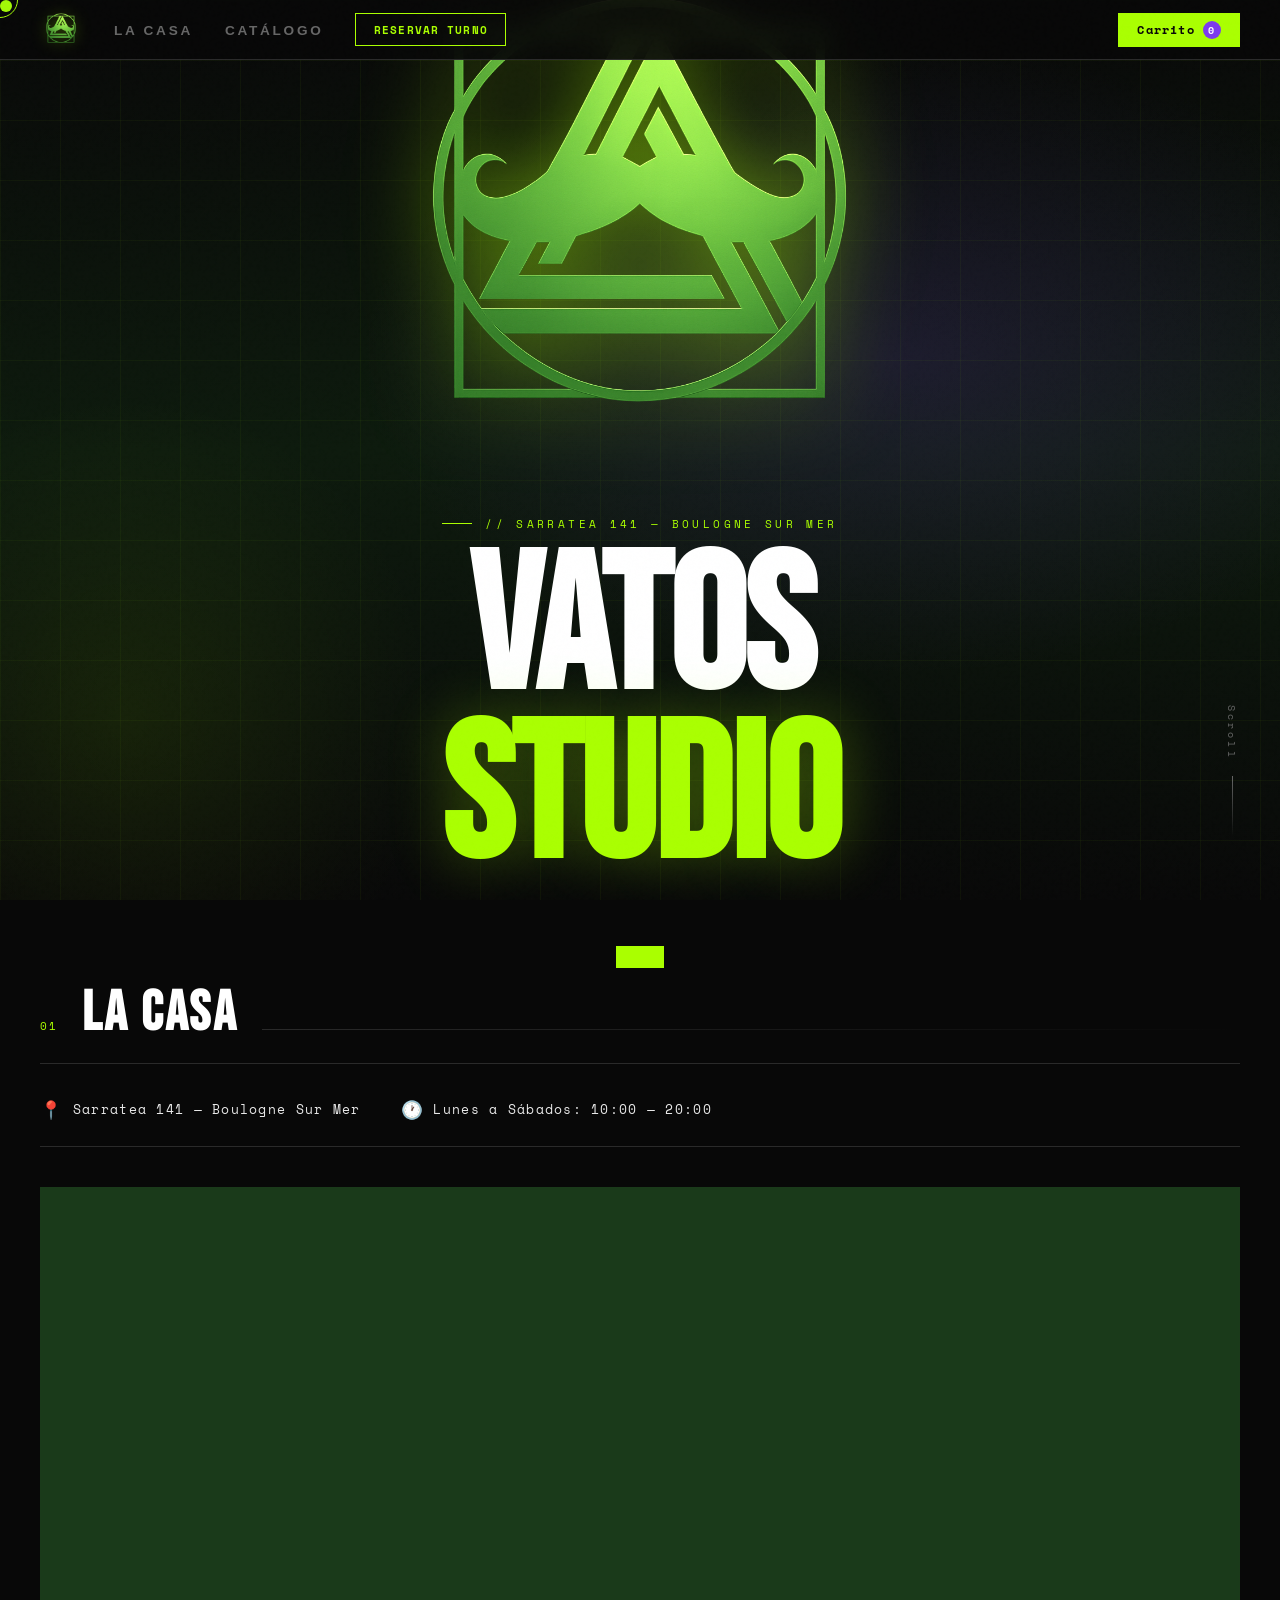
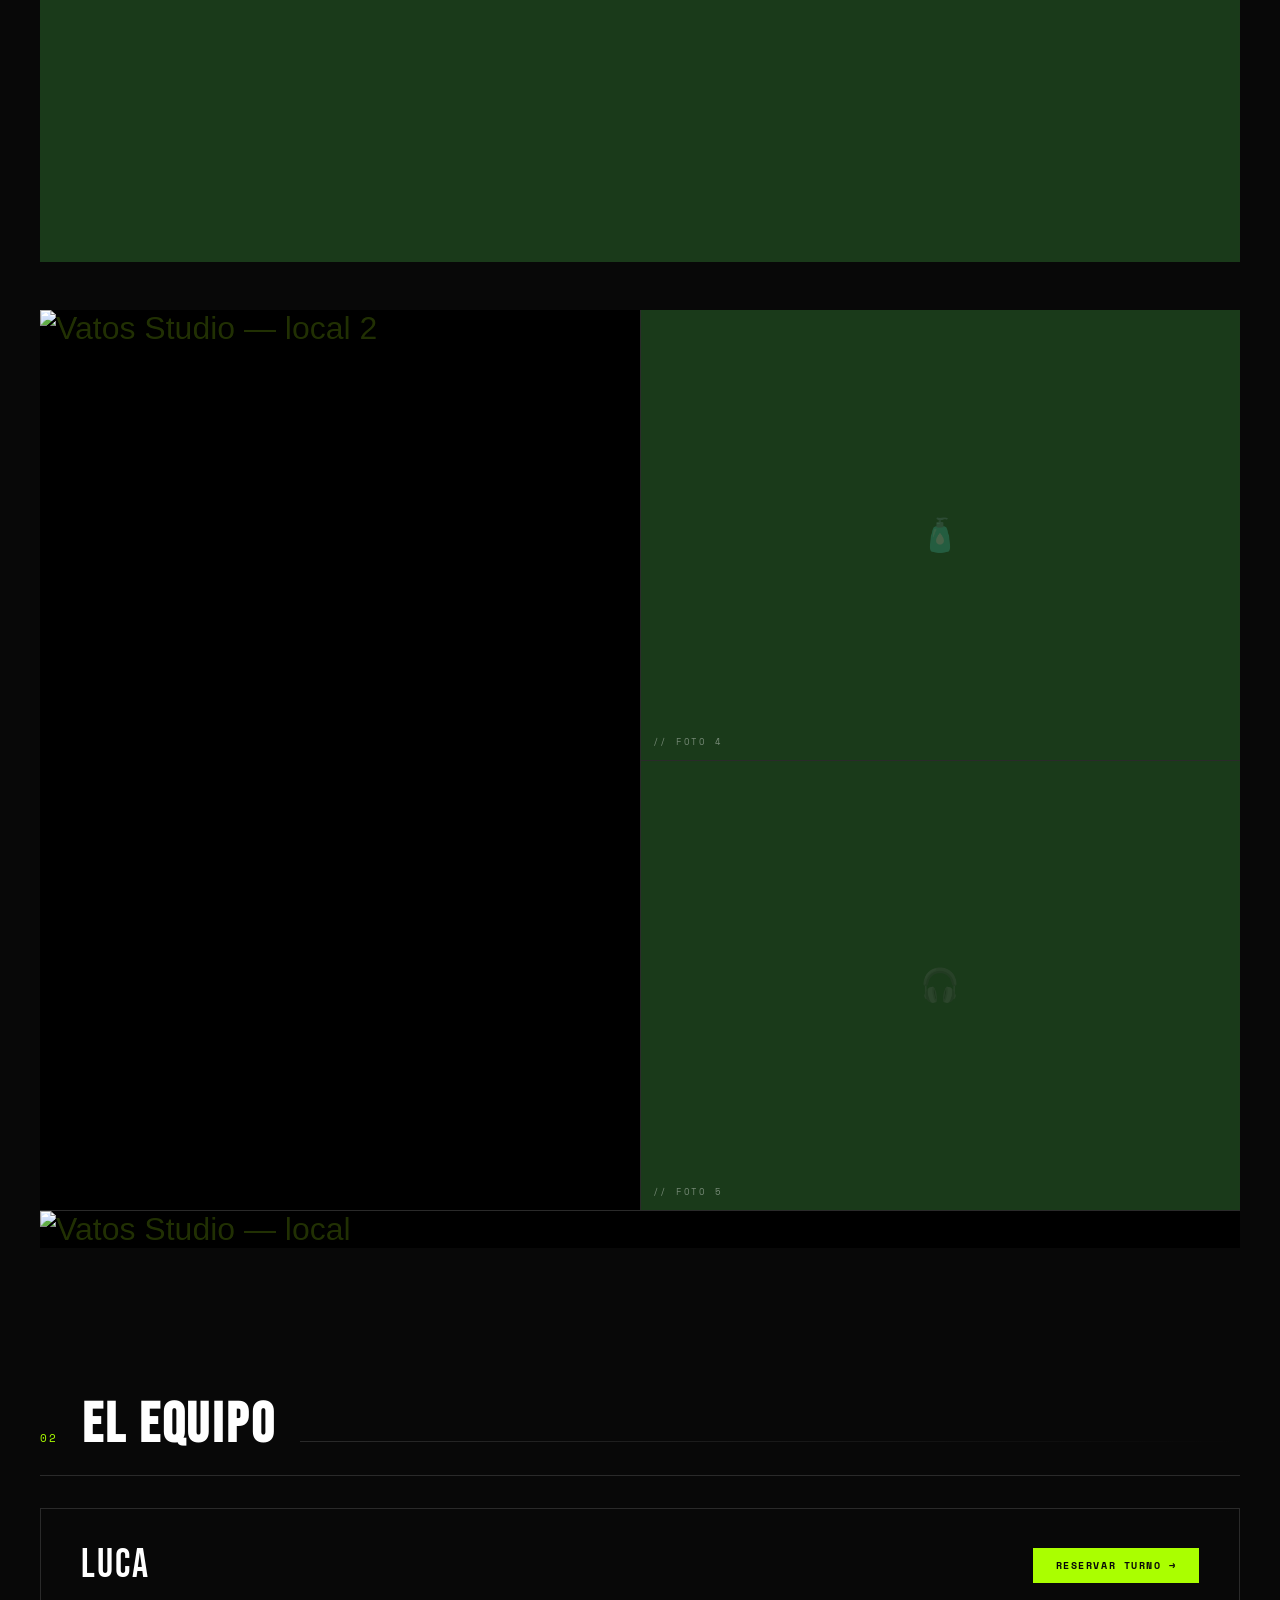
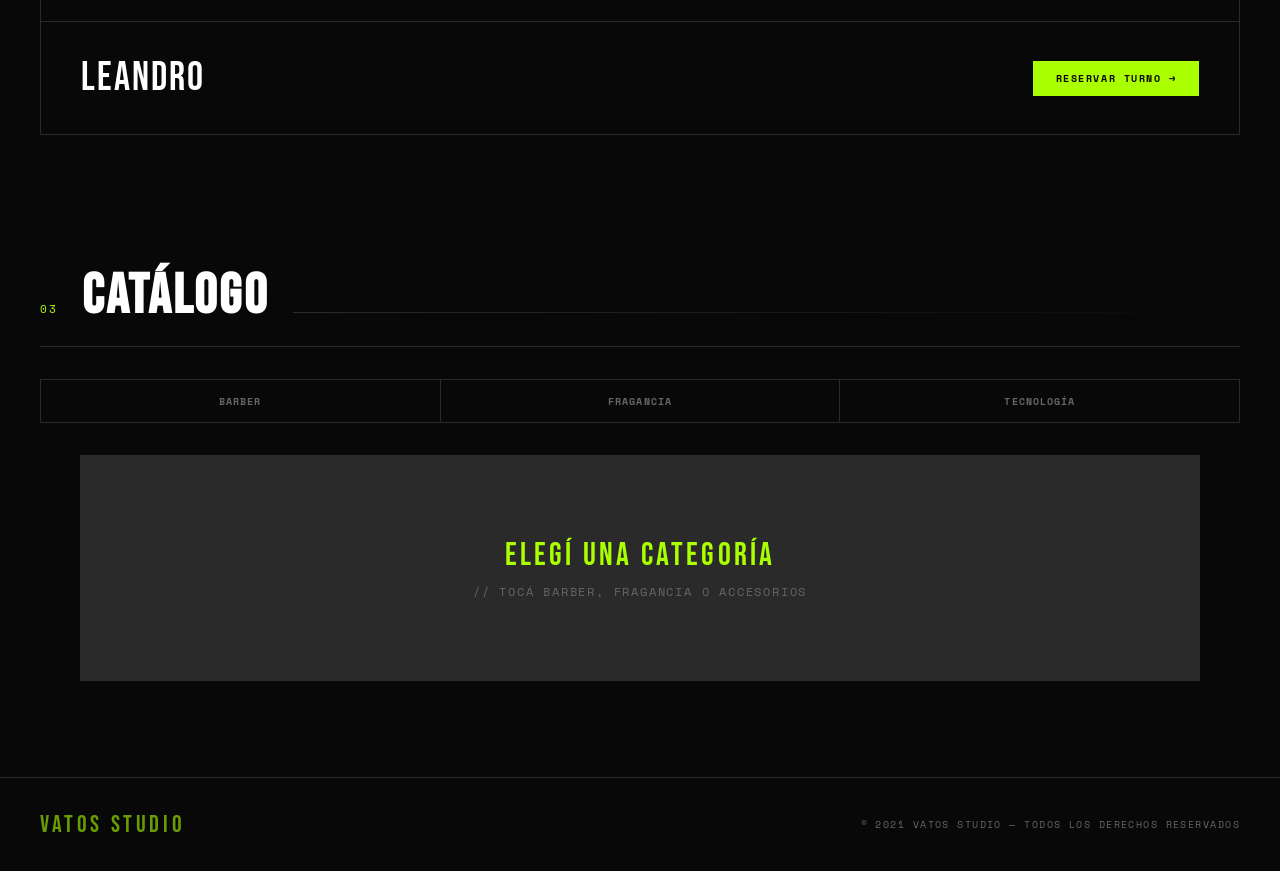
==== commit 3ebc80b6: "Rediseño institucional: La Casa y el equipo antes que el catálogo - Secciones reordenadas: La Casa (" ====
--- a/index.html
+++ b/index.html
@@ -5,16 +5,17 @@
   <meta name="viewport" content="width=device-width, initial-scale=1.0">
   <title>VATOS STUDIO</title>
   <link rel="icon" type="image/png" href="img/brand/logosinfondo.png">
-  <link href="https://fonts.googleapis.com/css2?family=Bebas+Neue&family=Barlow+Condensed:wght@300;400;600;700&family=Space+Mono:wght@400;700&display=swap" rel="stylesheet">  <link rel="stylesheet" href="styles.css">
+  <link href="https://fonts.googleapis.com/css2?family=Bebas+Neue&family=Barlow+Condensed:wght@300;400;600;700&family=Space+Mono:wght@400;700&display=swap" rel="stylesheet">
+  <link rel="stylesheet" href="styles.css">
 </head>
 <body>
- 
+
   <div class="cursor" id="cursor"></div>
   <div class="cursor-ring" id="cursorRing"></div>
- 
+
   <!-- OVERLAY -->
   <div class="overlay" id="overlay" onclick="closeCart()"></div>
- 
+
   <!-- CARRITO SIDEBAR -->
   <div class="cart-sidebar" id="cartSidebar">
     <div class="cart-header">
@@ -40,22 +41,23 @@
       </button>
     </div>
   </div>
- 
+
   <!-- NAVBAR -->
   <nav>
     <a href="#hero" class="logo">
       <img src="img/brand/logosinfondo.png" alt="Vatos Studio" class="logo-img">
     </a>
     <ul class="nav-links">
+      <li><a href="#local">La Casa</a></li>
       <li><a href="#categoria-bar">Catálogo</a></li>
-      <li><a href="#local">La Casa</a></li>
     </ul>
+    <button class="reservar-nav-btn" onclick="openBarberModal()">Reservar Turno</button>
     <button class="cart-btn" onclick="openCart()">
       <span>Carrito</span>
       <span class="cart-count" id="cartCount">0</span>
     </button>
   </nav>
- 
+
   <!-- HERO -->
   <section id="hero">
     <div class="hero-bg"></div>
@@ -75,58 +77,15 @@
     </div>
     <div class="hero-scroll">Scroll</div>
   </section>
- 
-  <!-- CATEGORIAS -->
-  <div class="category-bar" id="categoria-bar">
-    <div class="section-header">
-      <span class="section-num">01</span>
-      <h2 class="section-title">Catálogo</h2>
-      <div class="section-line"></div>
-    </div>
- 
-    <div class="cat-tabs">
-  <button class="cat-tab" onclick="filterProducts('barber', this)">Barber</button>
-  <button class="cat-tab" onclick="filterProducts('fragancia', this)">Fragancia</button>
-  <button class="cat-tab" onclick="filterProducts('tecnologia', this)">Tecnología</button>
-</div>
-
-<!-- Sub-tabs de Barber (ocultos por defecto) -->
-<div class="sub-tabs" id="subTabsBarber">
-  <button class="sub-tab" onclick="filterBrand('sirfausto', this)">Sir Fausto</button>
-  <button class="sub-tab" onclick="filterBrand('marca2', this)">Marca 2</button>
-  <button class="sub-tab" onclick="filterBrand('otros', this)">Otros</button>
-</div>
-
-<!-- Banner de marca (oculto hasta seleccionar) -->
-<div class="brand-banner" id="brandBanner"></div>
-
-<!-- Banner tecnología -->
-<div class="brand-banner" id="brandBannerTec"></div>
-
-<!-- Barra WPP tecnología -->
-<div class="tec-wpp-bar" id="tecWppBar">
-  <span class="tec-wpp-text">// No elijas a ciegas: te asesoramos para que lleves lo mejor al mejor precio.</span>
-  <button class="tec-wpp-btn" onclick="consultarTecnologia()">
-    <svg viewBox="0 0 24 24" fill="currentColor" width="18" height="18">
-      <path d="M17.472 14.382c-.297-.149-1.758-.867-2.03-.967-.273-.099-.471-.148-.67.15-.197.297-.767.966-.94 1.164-.173.199-.347.223-.644.075-.297-.15-1.255-.463-2.39-1.475-.883-.788-1.48-1.761-1.653-2.059-.173-.297-.018-.458.13-.606.134-.133.298-.347.446-.52.149-.174.198-.298.298-.497.099-.198.05-.371-.025-.52-.075-.149-.669-1.612-.916-2.207-.242-.579-.487-.5-.669-.51-.173-.008-.371-.01-.57-.01-.198 0-.52.074-.792.372-.272.297-1.04 1.016-1.04 2.479 0 1.462 1.065 2.875 1.213 3.074.149.198 2.096 3.2 5.077 4.487.709.306 1.262.489 1.694.625.712.227 1.36.195 1.871.118.571-.085 1.758-.719 2.006-1.413.248-.694.248-1.289.173-1.413-.074-.124-.272-.198-.57-.347m-5.421 7.403h-.004a9.87 9.87 0 01-5.031-1.378l-.361-.214-3.741.982.998-3.648-.235-.374a9.86 9.86 0 01-1.51-5.26c.001-5.45 4.436-9.884 9.888-9.884 2.64 0 5.122 1.03 6.988 2.898a9.825 9.825 0 012.893 6.994c-.003 5.45-4.437 9.884-9.885 9.884m8.413-18.297A11.815 11.815 0 0012.05 0C5.495 0 .16 5.335.157 11.892c0 2.096.547 4.142 1.588 5.945L.057 24l6.305-1.654a11.882 11.882 0 005.683 1.448h.005c6.554 0 11.89-5.335 11.893-11.893a11.821 11.821 0 00-3.48-8.413z"/>
-    </svg>
-    Consultar por WhatsApp
-  </button>
-</div>
- 
-  <!-- CATALOGO -->
-  <section id="catalogo">
-    <div class="products-grid" id="productsGrid"></div>
-  </section>
- 
+
   <!-- LA CASA -->
   <section id="local">
     <div class="section-header">
-      <span class="section-num">02</span>
+      <span class="section-num">01</span>
       <h2 class="section-title">La Casa</h2>
       <div class="section-line"></div>
     </div>
- 
+
     <div class="local-info">
       <div class="local-info-item">
         <span class="local-info-icon">📍</span>
@@ -137,14 +96,14 @@
         <span>Lunes a Sábados: 10:00 — 20:00</span>
       </div>
     </div>
- 
+
     <div class="video-container">
       <video autoplay muted loop playsinline preload="auto" poster="img/brand/logo.png">
         <source src="img/local/local.mp4" type="video/mp4">
         Tu navegador no soporta video.
       </video>
     </div>
- 
+
     <div class="gallery-grid">
       <div class="gallery-item gallery-tall">
         <img src="img/local/local-2.png" alt="Vatos Studio — local 2">
@@ -162,13 +121,74 @@
       </div>
     </div>
   </section>
- 
+
+  <!-- EL EQUIPO -->
+  <section id="equipo">
+    <div class="section-header">
+      <span class="section-num">02</span>
+      <h2 class="section-title">El Equipo</h2>
+      <div class="section-line"></div>
+    </div>
+    <div class="equipo-list">
+      <div class="equipo-item">
+        <span class="equipo-nombre">Luca</span>
+        <button class="equipo-reservar" onclick="bookBarber('luca')">Reservar turno →</button>
+      </div>
+      <div class="equipo-item">
+        <span class="equipo-nombre">Leandro</span>
+        <button class="equipo-reservar" onclick="bookBarber('leandro')">Reservar turno →</button>
+      </div>
+    </div>
+  </section>
+
+  <!-- CATEGORIAS -->
+  <div class="category-bar" id="categoria-bar">
+    <div class="section-header">
+      <span class="section-num">03</span>
+      <h2 class="section-title">Catálogo</h2>
+      <div class="section-line"></div>
+    </div>
+
+    <div class="cat-tabs">
+      <button class="cat-tab" onclick="filterProducts('barber', this)">Barber</button>
+      <button class="cat-tab" onclick="filterProducts('fragancia', this)">Fragancia</button>
+      <button class="cat-tab" onclick="filterProducts('tecnologia', this)">Tecnología</button>
+    </div>
+
+    <!-- Sub-tabs de Barber (ocultos por defecto) -->
+    <div class="sub-tabs" id="subTabsBarber">
+      <button class="sub-tab" onclick="filterBrand('sirfausto', this)">Sir Fausto</button>
+    </div>
+
+    <!-- Banner de marca (oculto hasta seleccionar) -->
+    <div class="brand-banner" id="brandBanner"></div>
+
+    <!-- Banner tecnología -->
+    <div class="brand-banner" id="brandBannerTec"></div>
+
+    <!-- Barra WPP tecnología -->
+    <div class="tec-wpp-bar" id="tecWppBar">
+      <span class="tec-wpp-text">// No elijas a ciegas: te asesoramos para que lleves lo mejor al mejor precio.</span>
+      <button class="tec-wpp-btn" onclick="consultarTecnologia()">
+        <svg viewBox="0 0 24 24" fill="currentColor" width="18" height="18">
+          <path d="M17.472 14.382c-.297-.149-1.758-.867-2.03-.967-.273-.099-.471-.148-.67.15-.197.297-.767.966-.94 1.164-.173.199-.347.223-.644.075-.297-.15-1.255-.463-2.39-1.475-.883-.788-1.48-1.761-1.653-2.059-.173-.297-.018-.458.13-.606.134-.133.298-.347.446-.52.149-.174.198-.298.298-.497.099-.198.05-.371-.025-.52-.075-.149-.669-1.612-.916-2.207-.242-.579-.487-.5-.669-.51-.173-.008-.371-.01-.57-.01-.198 0-.52.074-.792.372-.272.297-1.04 1.016-1.04 2.479 0 1.462 1.065 2.875 1.213 3.074.149.198 2.096 3.2 5.077 4.487.709.306 1.262.489 1.694.625.712.227 1.36.195 1.871.118.571-.085 1.758-.719 2.006-1.413.248-.694.248-1.289.173-1.413-.074-.124-.272-.198-.57-.347m-5.421 7.403h-.004a9.87 9.87 0 01-5.031-1.378l-.361-.214-3.741.982.998-3.648-.235-.374a9.86 9.86 0 01-1.51-5.26c.001-5.45 4.436-9.884 9.888-9.884 2.64 0 5.122 1.03 6.988 2.898a9.825 9.825 0 012.893 6.994c-.003 5.45-4.437 9.884-9.885 9.884m8.413-18.297A11.815 11.815 0 0012.05 0C5.495 0 .16 5.335.157 11.892c0 2.096.547 4.142 1.588 5.945L.057 24l6.305-1.654a11.882 11.882 0 005.683 1.448h.005c6.554 0 11.89-5.335 11.893-11.893a11.821 11.821 0 00-3.48-8.413z"/>
+        </svg>
+        Consultar por WhatsApp
+      </button>
+    </div>
+
+    <!-- CATALOGO -->
+    <section id="catalogo">
+      <div class="products-grid" id="productsGrid"></div>
+    </section>
+  </div>
+
   <!-- FOOTER -->
   <footer>
     <div class="footer-logo">Vatos Studio</div>
     <div class="footer-copy">© 2021 Vatos Studio — Todos los derechos reservados</div>
   </footer>
- 
+
   <!-- MODAL ELEGIR BARBERO -->
   <div class="overlay" id="barberOverlay" onclick="closeBarberModal()"></div>
   <div class="barber-modal" id="barberModal">
@@ -194,20 +214,13 @@
       </button>
     </div>
   </div>
- 
+
   <!-- TOAST -->
   <div class="toast" id="toast"></div>
- 
+
   <!-- BARRA NAVEGACIÓN MOBILE -->
   <nav class="bottom-nav">
-    <a href="#categoria-bar" class="bottom-nav-item active" id="bn-catalogo">
-      <svg viewBox="0 0 24 24" fill="none" stroke="currentColor" stroke-width="2">
-        <rect x="3" y="3" width="7" height="7"/><rect x="14" y="3" width="7" height="7"/>
-        <rect x="3" y="14" width="7" height="7"/><rect x="14" y="14" width="7" height="7"/>
-      </svg>
-      <span>Catálogo</span>
-    </a>
-    <a href="#local" class="bottom-nav-item" id="bn-lacasa">
+    <a href="#local" class="bottom-nav-item active" id="bn-lacasa">
       <svg viewBox="0 0 24 24" fill="none" stroke="currentColor" stroke-width="2">
         <path d="M3 9l9-7 9 7v11a2 2 0 01-2 2H5a2 2 0 01-2-2z"/>
         <polyline points="9 22 9 12 15 12 15 22"/>
@@ -223,6 +236,13 @@
       </svg>
       <span>Turno</span>
     </button>
+    <a href="#categoria-bar" class="bottom-nav-item" id="bn-catalogo">
+      <svg viewBox="0 0 24 24" fill="none" stroke="currentColor" stroke-width="2">
+        <rect x="3" y="3" width="7" height="7"/><rect x="14" y="3" width="7" height="7"/>
+        <rect x="3" y="14" width="7" height="7"/><rect x="14" y="14" width="7" height="7"/>
+      </svg>
+      <span>Catálogo</span>
+    </a>
     <button class="bottom-nav-item" onclick="openCart()" id="bn-carrito">
       <svg viewBox="0 0 24 24" fill="none" stroke="currentColor" stroke-width="2">
         <circle cx="9" cy="21" r="1"/><circle cx="20" cy="21" r="1"/>
@@ -231,7 +251,7 @@
       <span>Carrito <span class="bn-count" id="bnCount">0</span></span>
     </button>
   </nav>
- 
+
   <script src="main.js"></script>
 </body>
-</html>+</html>
--- a/styles.css
+++ b/styles.css
@@ -781,6 +781,79 @@
 .gallery-item:hover img { filter: grayscale(0%) contrast(1.15); transform: scale(1.03); }
  
  
+/* ── RESERVAR NAV BTN ─────────────────────── */
+.reservar-nav-btn {
+  background: transparent;
+  border: 1px solid var(--verde-fluor);
+  color: var(--verde-fluor);
+  padding: 0.45rem 1.1rem;
+  font-family: 'Space Mono', monospace;
+  font-size: 0.7rem;
+  font-weight: 700;
+  letter-spacing: 0.1em;
+  text-transform: uppercase;
+  cursor: none;
+  transition: all 0.2s;
+  white-space: nowrap;
+}
+.reservar-nav-btn:hover {
+  background: var(--verde-fluor);
+  color: var(--negro);
+}
+
+/* ── EL EQUIPO ────────────────────────────── */
+#equipo {
+  padding: 5rem 2.5rem 4rem;
+  scroll-margin-top: var(--navbar-h);
+}
+
+.equipo-list {
+  border: 1px solid var(--gris-borde);
+}
+
+.equipo-item {
+  display: flex;
+  justify-content: space-between;
+  align-items: center;
+  padding: 2rem 2.5rem;
+  border-bottom: 1px solid var(--gris-borde);
+  transition: background 0.2s;
+}
+.equipo-item:last-child { border-bottom: none; }
+.equipo-item:hover { background: rgba(170,255,0,0.03); }
+
+.equipo-nombre {
+  font-family: 'Bebas Neue', sans-serif;
+  font-size: 2.5rem;
+  letter-spacing: 0.05em;
+  color: #fff;
+}
+
+.equipo-reservar {
+  font-family: 'Space Mono', monospace;
+  font-size: 0.65rem;
+  font-weight: 700;
+  letter-spacing: 0.15em;
+  text-transform: uppercase;
+  color: var(--negro);
+  background: var(--verde-fluor);
+  border: none;
+  padding: 0.6rem 1.4rem;
+  cursor: none;
+  transition: all 0.2s;
+}
+.equipo-reservar:hover {
+  background: #fff;
+  transform: skewX(-3deg);
+}
+
+@media (max-width: 768px) {
+  #equipo { padding: 3rem 1rem 2rem; }
+  .equipo-item { padding: 1.5rem 1rem; }
+  .equipo-nombre { font-size: 2rem; }
+  .reservar-nav-btn { display: none; }
+}
+
 /* ── 11. FOOTER ───────────────────────────── */
 footer {
   padding: 2rem 2.5rem;
